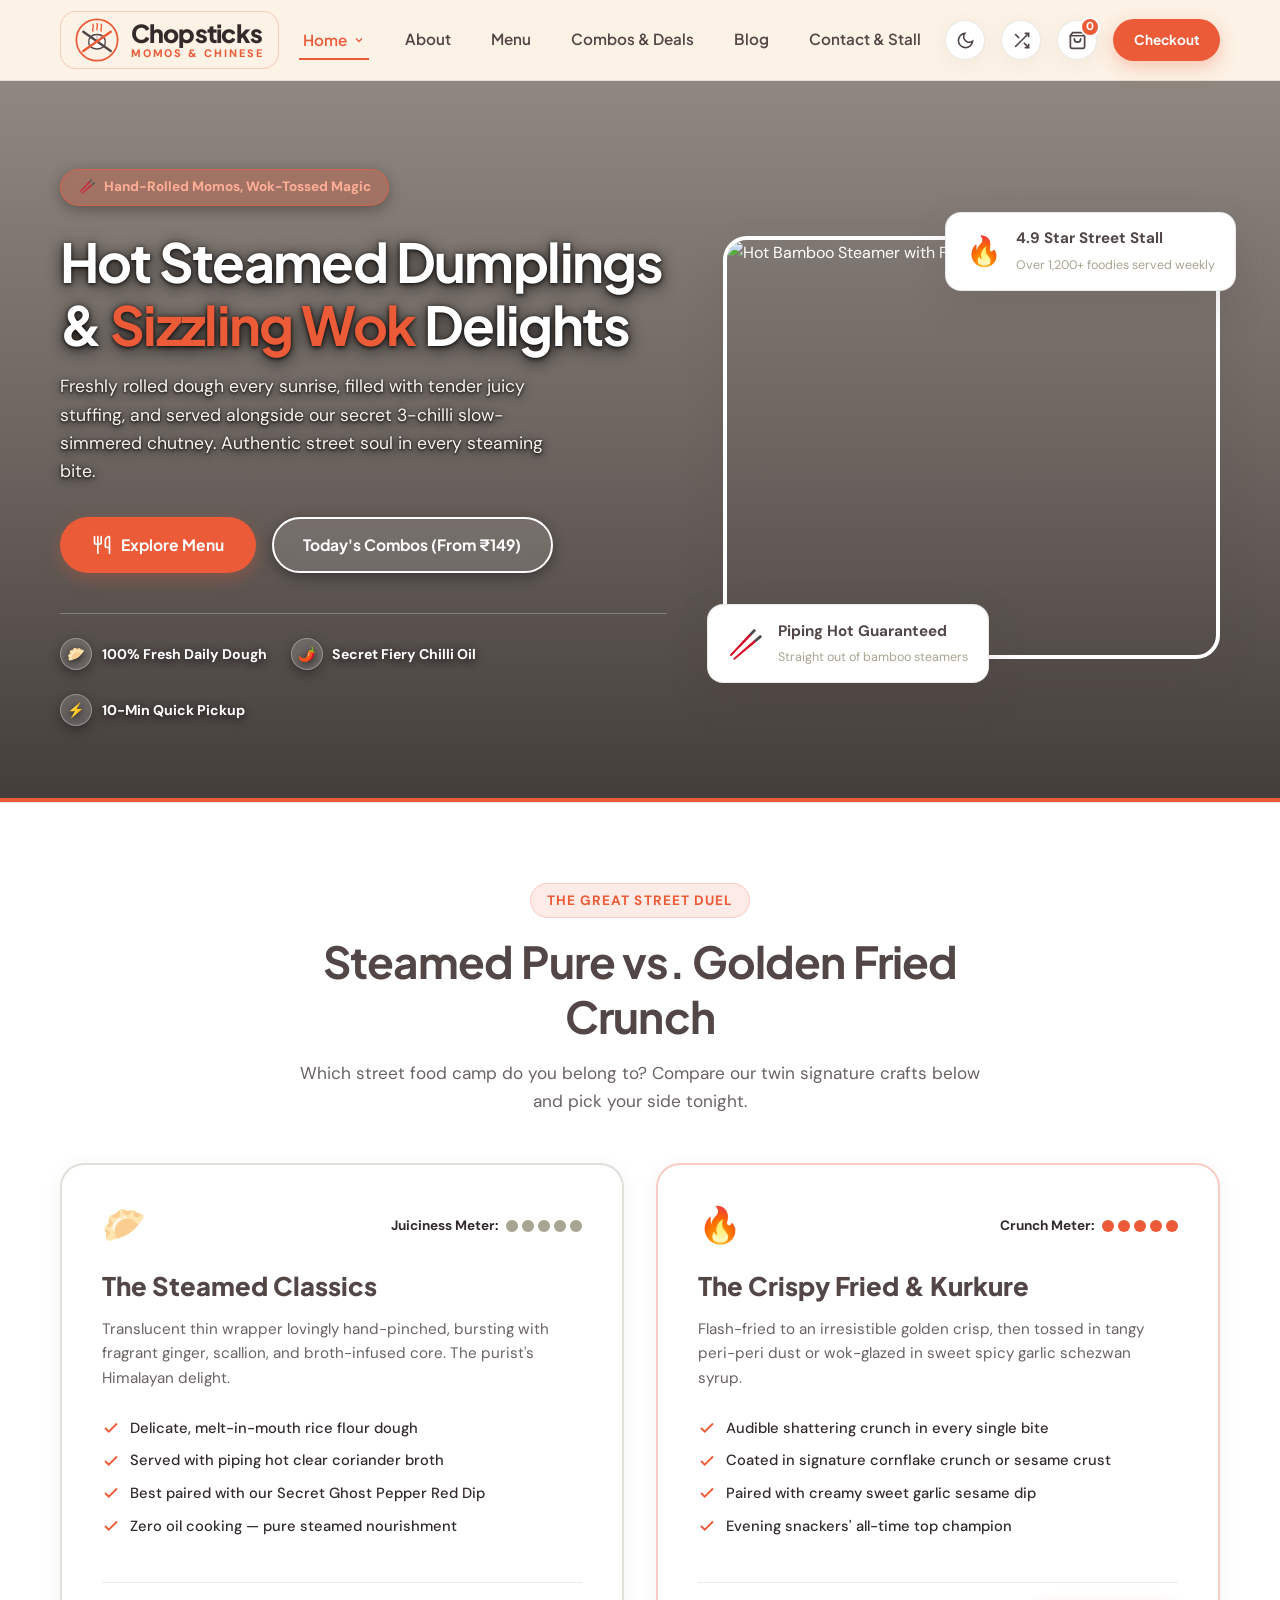
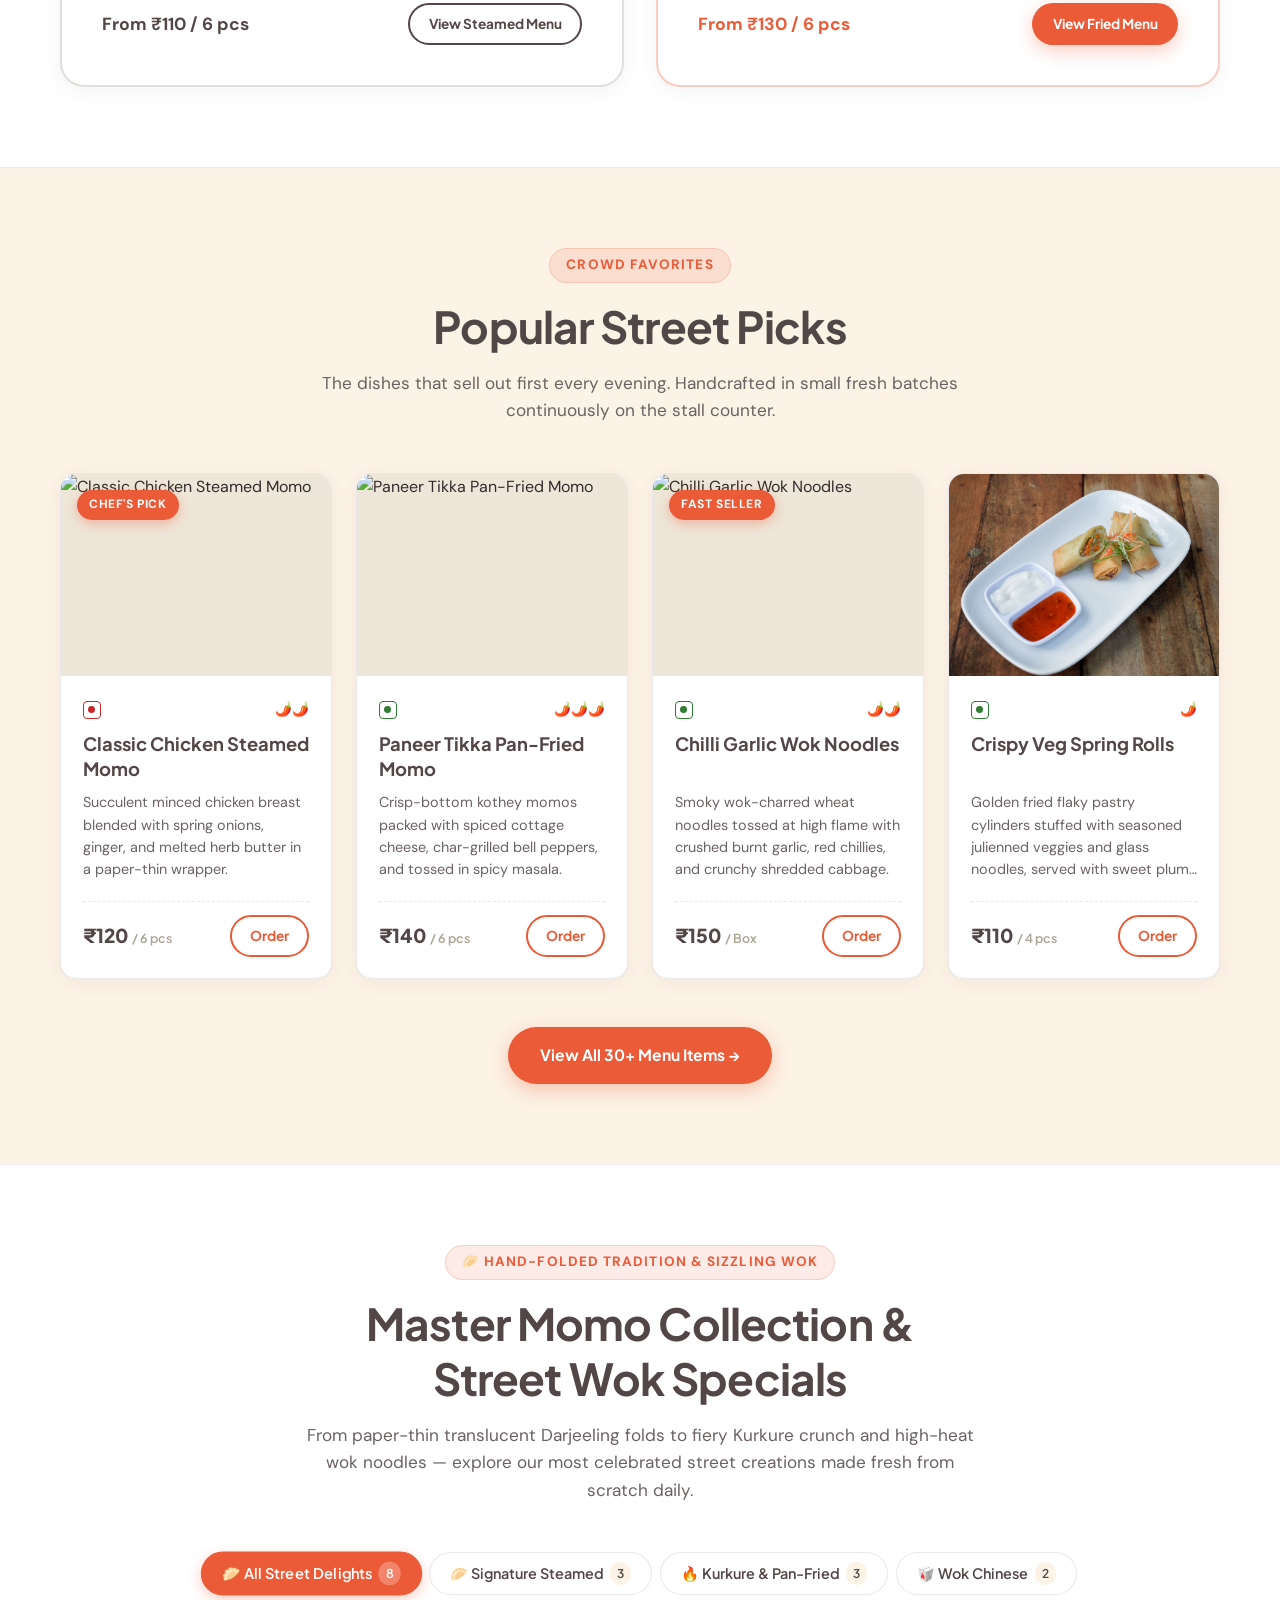
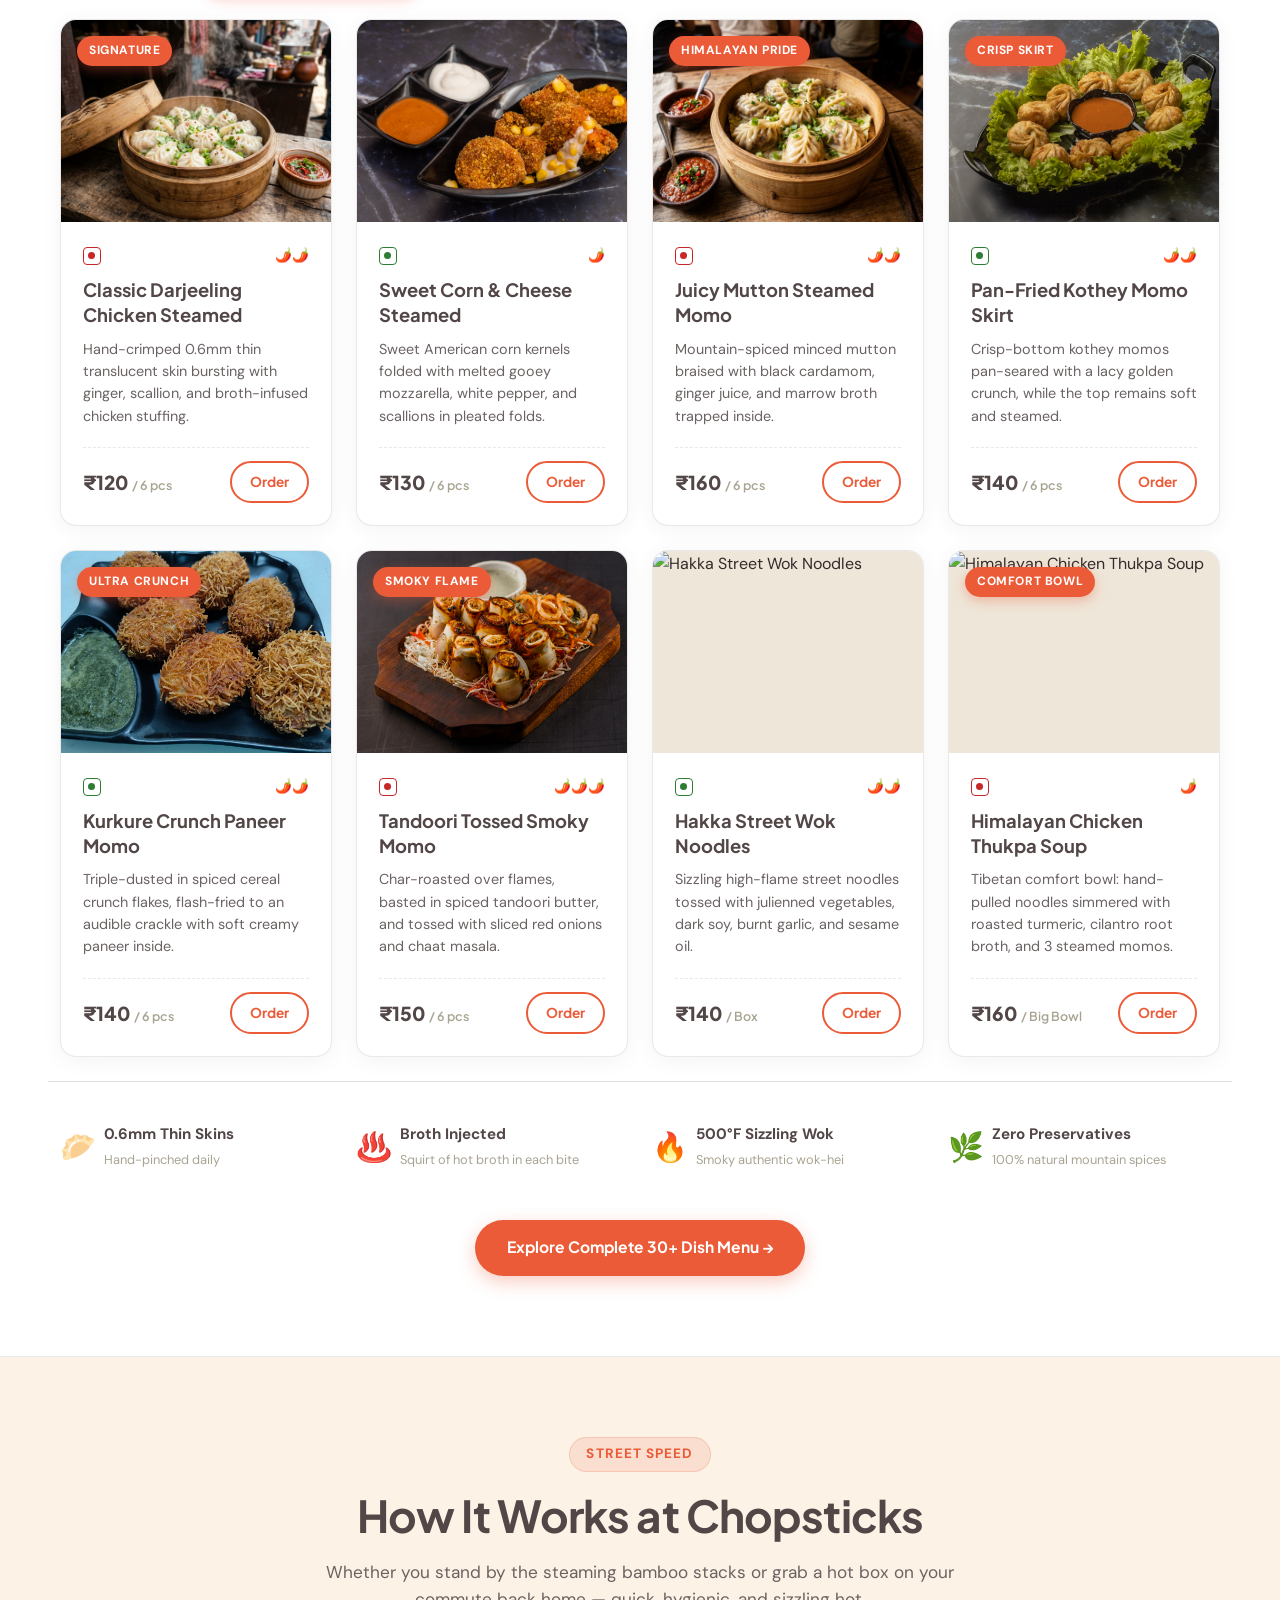
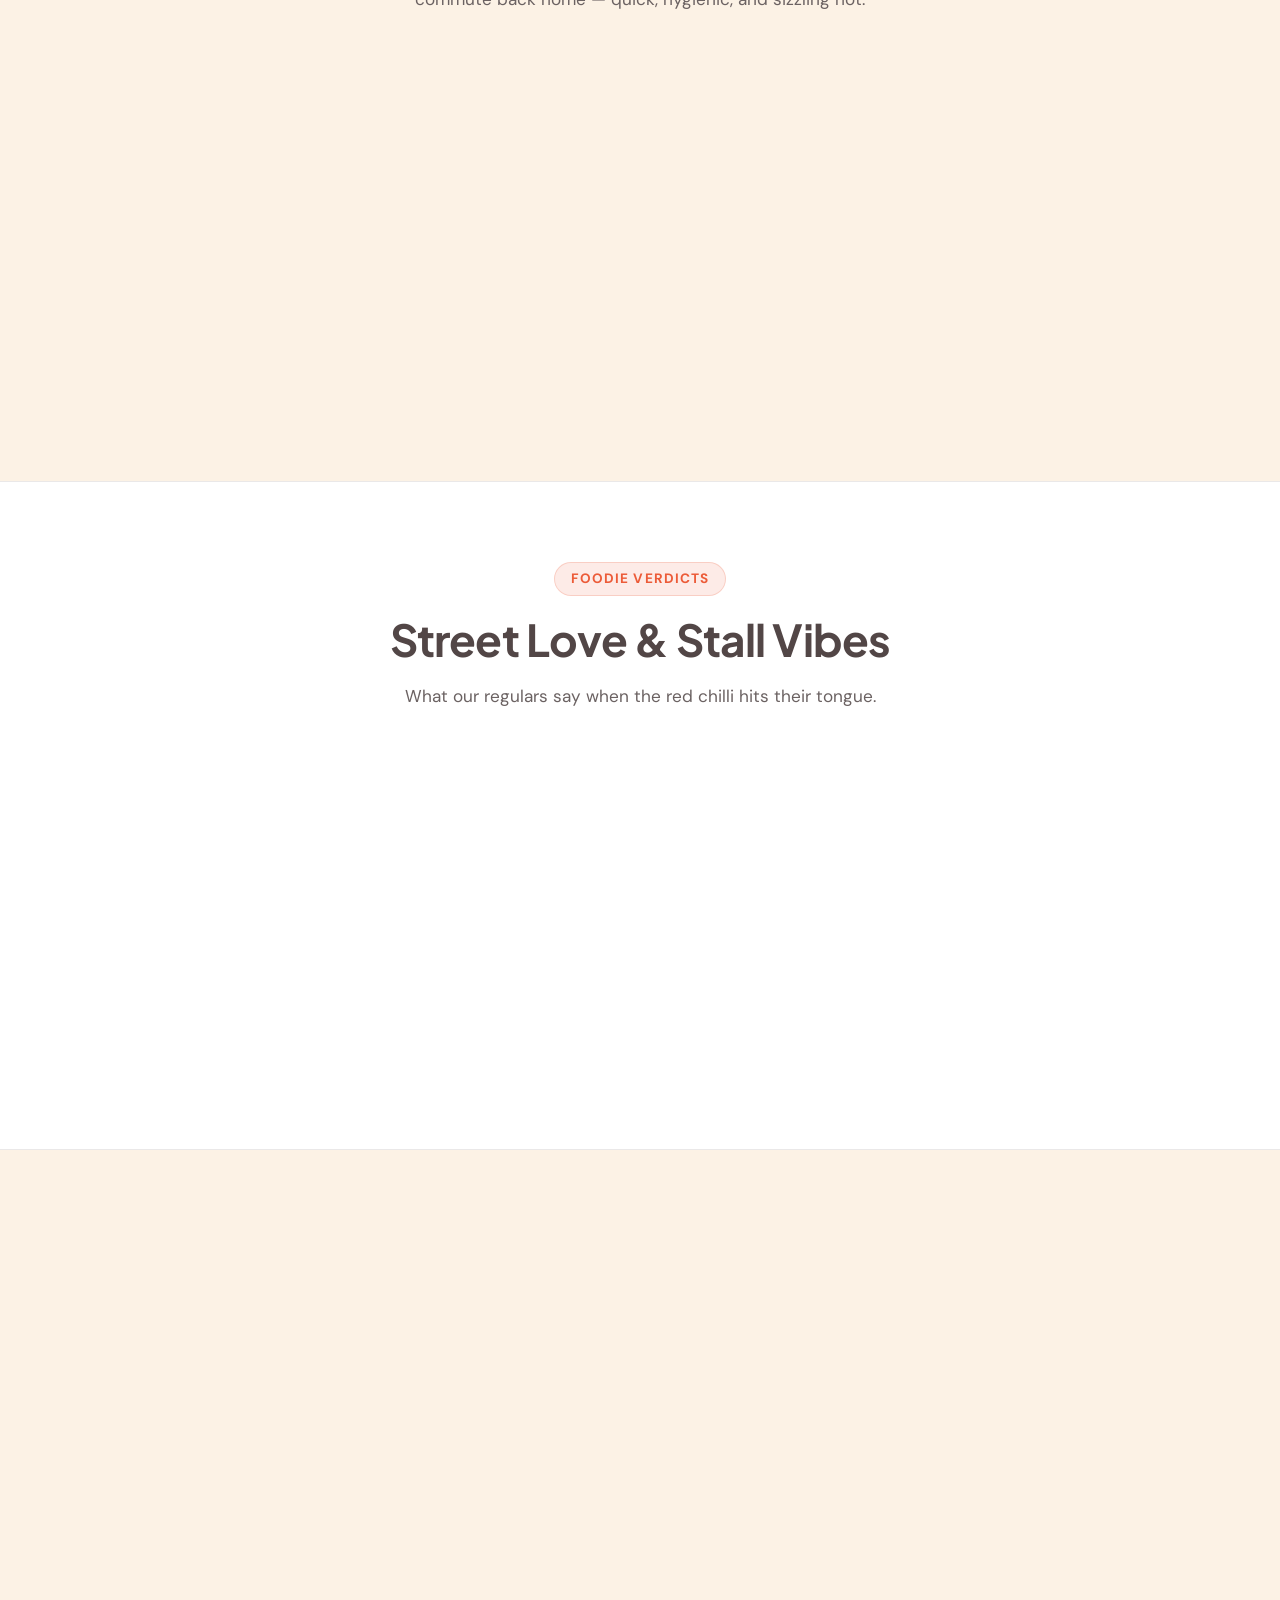
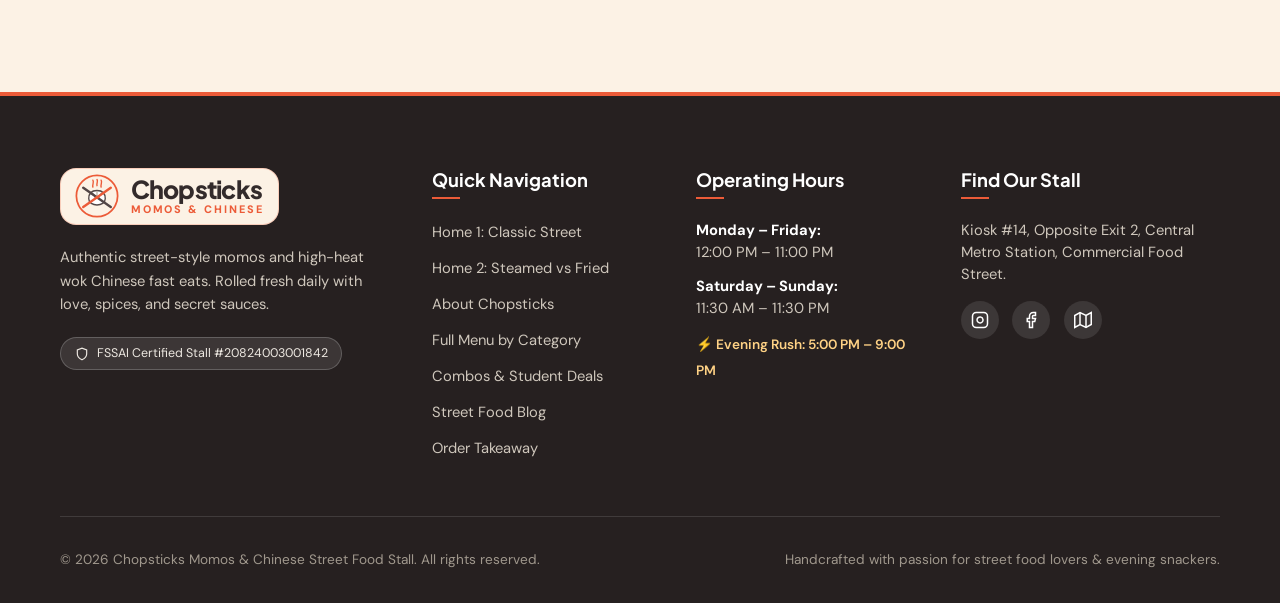
==== index.html @ 5f4e9520 "first commit" ====
<!DOCTYPE html>
<html lang="en">

<head>
  <meta charset="UTF-8">
  <meta name="viewport" content="width=device-width, initial-scale=1.0">
  <title>Chopsticks — Hand-Rolled Momos, Wok-Tossed Magic | Fast Food Stall</title>
  <meta name="description"
    content="Chopsticks brings authentic street-style steamed momos, kurkure crunch dumplings, sizzling wok noodles and secret chilli dips. Fast takeaway & street stall eats.">

  <!-- Favicon: Inline SVG with #EC5B38 Circle, Crossed Chopsticks & Momo -->
  <link rel="icon" type="image/svg+xml"
    href="data:image/svg+xml,%3Csvg xmlns='http://www.w3.org/2000/svg' viewBox='0 0 64 64'%3E%3Ccircle cx='32' cy='32' r='30' fill='%23EC5B38'/%3E%3Cpath d='M16 18 L48 46 M48 18 L16 46' stroke='%23FCF2E5' stroke-width='4' stroke-linecap='round'/%3E%3Cpath d='M22 34 C22 27 42 27 42 34 C42 43 22 43 22 34 Z' fill='%23FCF2E5' stroke='%23524646' stroke-width='2'/%3E%3Cpath d='M26 24 Q28 19 26 15 M32 23 Q34 18 32 14 M38 24 Q40 19 38 15' stroke='%23FCF2E5' stroke-width='2.5' stroke-linecap='round' fill='none'/%3E%3C/svg%3E">

  <!-- Google Fonts: Plus Jakarta Sans & DM Sans -->
  <link rel="preconnect" href="https://fonts.googleapis.com">
  <link rel="preconnect" href="https://fonts.gstatic.com" crossorigin>
  <link
    href="https://fonts.googleapis.com/css2?family=DM+Sans:ital,opsz,wght@0,9..40,100..1000;1,9..40,100..1000&family=Plus+Jakarta+Sans:wght@400;500;600;700;800&display=swap"
    rel="stylesheet">

  <!-- Bootstrap 5.3.3 CSS -->
  <link href="https://cdn.jsdelivr.net/npm/bootstrap@5.3.3/dist/css/bootstrap.min.css" rel="stylesheet"
    integrity="sha384-QWTKZyjpPEjISv5WaRU9OFeRpok6YctnYmDr5pNlyT2bRjXh0JMhjY6hW+ALEwIH" crossorigin="anonymous">

  <!-- Custom Brand Stylesheet -->
  <link rel="stylesheet" href="style.css">
</head>

<body>

  <!-- ========================================================================
       GLOBAL HEADER & NAVIGATION
       ======================================================================== -->
  <header class="site-header">
    <div class="container">
      <nav class="nav-inner" aria-label="Main Navigation">
        <!-- SVG Brand Emblem Logo -->
        <a href="index.html" class="brand-logo-link" aria-label="Chopsticks Home">
          <svg class="brand-logo-svg" viewBox="0 0 64 64" fill="none" xmlns="http://www.w3.org/2000/svg">
            <circle cx="32" cy="32" r="30" fill="#FCF2E5" stroke="#EC5B38" stroke-width="2.5" />
            <!-- Steam Wisps -->
            <path d="M26 19C25 15 28 12 26 9" stroke="#EC5B38" stroke-width="2" stroke-linecap="round" />
            <path d="M32 17C31 13 34 11 32 8" stroke="#EC5B38" stroke-width="2" stroke-linecap="round" />
            <path d="M38 19C37 15 40 12 38 9" stroke="#EC5B38" stroke-width="2" stroke-linecap="round" />
            <!-- Momo -->
            <path d="M20 36C20 28 25 24 32 24C39 24 44 28 44 36C44 42 38 45 32 45C26 45 20 42 20 36Z" fill="#FFFFFF"
              stroke="#524646" stroke-width="2" />
            <path d="M26 28C28 30 29 32 29 35M32 25V35M38 28C36 30 35 32 35 35" stroke="#A8A492" stroke-width="1.5"
              stroke-linecap="round" />
            <!-- Crossed Chopsticks -->
            <line x1="12" y1="20" x2="52" y2="48" stroke="#524646" stroke-width="3.5" stroke-linecap="round" />
            <line x1="52" y1="20" x2="12" y2="48" stroke="#EC5B38" stroke-width="3.5" stroke-linecap="round" />
            <circle cx="32" cy="34" r="2.5" fill="#EC5B38" />
          </svg>
          <div class="brand-text-wrap">
            <span class="brand-name">Chopsticks</span>
            <span class="brand-subtitle">MOMOS &amp; CHINESE</span>
          </div>
        </a>

        <!-- Desktop Navigation Links -->
        <ul class="nav-links-desktop">
          <!-- Home with Dropdown -->
          <li class="nav-link-item nav-dropdown-wrap">
            <a href="index.html" class="nav-dropdown-trigger active">
              Home
              <svg width="12" height="12" viewBox="0 0 24 24" fill="none" stroke="currentColor" stroke-width="2.5">
                <polyline points="6 9 12 15 18 9" />
              </svg>
            </a>
            <ul class="nav-dropdown-menu">
              <li>
                <a href="index.html" class="nav-dropdown-item active">
                  <span class="icon">🏮</span>
                  <div>
                    <div>Home 1: Classic Street</div>
                    <small style="font-size: 0.72rem; color: var(--color-stone-muted);">The Authentic Stall</small>
                  </div>
                </a>
              </li>
              <li>
                <a href="home-2.html" class="nav-dropdown-item">
                  <span class="icon">🥟</span>
                  <div>
                    <div>Home 2: Steamed vs Fried</div>
                    <small style="font-size: 0.72rem; color: var(--color-chilli-accent);">Playful Battle Arena</small>
                  </div>
                </a>
              </li>
            </ul>
          </li>

          <!-- About next to Home -->
          <li class="nav-link-item"><a href="about.html">About</a></li>

          <!-- Menu -->
          <li class="nav-link-item"><a href="menu.html">Menu</a></li>

          <!-- Combos & Deals -->
          <li class="nav-link-item"><a href="combos.html">Combos &amp; Deals</a></li>

          <!-- Blog next to Combos -->
          <li class="nav-link-item"><a href="blog.html">Blog</a></li>

          <!-- Contact & Stall -->
          <li class="nav-link-item"><a href="contact.html">Contact &amp; Stall</a></li>
        </ul>

        <!-- Toggles & CTA Group -->
        <div class="nav-cta-wrap">
          <!-- Dark Mode Toggle Button -->
          <button type="button" class="nav-action-btn theme-toggle-btn" aria-label="Toggle dark mode">
            <svg class="icon-sun" style="display: none;" viewBox="0 0 24 24" fill="none" stroke="currentColor"
              stroke-width="2">
              <circle cx="12" cy="12" r="5" />
              <line x1="12" y1="1" x2="12" y2="3" />
              <line x1="12" y1="21" x2="12" y2="23" />
              <line x1="4.22" y1="4.22" x2="5.64" y2="5.64" />
              <line x1="18.36" y1="18.36" x2="19.78" y2="19.78" />
              <line x1="1" y1="12" x2="3" y2="12" />
              <line x1="21" y1="12" x2="23" y2="12" />
              <line x1="4.22" y1="19.78" x2="5.64" y2="18.36" />
              <line x1="18.36" y1="5.64" x2="19.78" y2="4.22" />
            </svg>
            <svg class="icon-moon" viewBox="0 0 24 24" fill="none" stroke="currentColor" stroke-width="2">
              <path d="M21 12.79A9 9 0 1 1 11.21 3 7 7 0 0 0 21 12.79z" />
            </svg>
            <span class="btn-tooltip-badge">Dark Mode</span>
          </button>

          <!-- RTL Direction Toggle Button -->
          <button type="button" class="nav-action-btn rtl-toggle-btn" aria-label="Toggle RTL text direction">
            <svg viewBox="0 0 24 24" fill="none" stroke="currentColor" stroke-width="2">
              <polyline points="16 3 21 3 21 8" />
              <line x1="4" y1="20" x2="21" y2="3" />
              <polyline points="21 16 21 21 16 21" />
              <line x1="15" y1="15" x2="21" y2="21" />
              <line x1="4" y1="4" x2="9" y2="9" />
            </svg>
            <span class="btn-tooltip-badge">Switch RTL</span>
          </button>

          <!-- Shopping Cart Icon with Badge -->
          <a href="cart.html" class="nav-action-btn nav-cart-btn" aria-label="View Shopping Cart">
            <svg viewBox="0 0 24 24" fill="none" stroke="currentColor" stroke-width="2.2" stroke-linecap="round"
              stroke-linejoin="round">
              <path d="M6 2L3 6v14a2 2 0 0 0 2 2h14a2 2 0 0 0 2-2V6l-3-4z"></path>
              <line x1="3" y1="6" x2="21" y2="6"></line>
              <path d="M16 10a4 4 0 0 1-8 0"></path>
            </svg>
            <span class="cart-badge-count">0</span>
            <span class="btn-tooltip-badge">Cart</span>
          </a>

          <!-- Quick Takeaway CTA -->
          <a href="checkout.html" class="btn-chopsticks btn-primary-chilli btn-sm-chop nav-cta-desktop">
            Checkout
          </a>

          <!-- Mobile Toggle -->
          <button class="mobile-nav-toggle" id="mobileNavToggle" aria-label="Toggle navigation menu"
            aria-expanded="false">
            <svg viewBox="0 0 24 24" fill="none" stroke="currentColor" stroke-width="2.5">
              <line x1="3" y1="12" x2="21" y2="12" />
              <line x1="3" y1="6" x2="21" y2="6" />
              <line x1="3" y1="18" x2="21" y2="18" />
            </svg>
          </button>
        </div>
      </nav>
    </div>

        <!-- Mobile Dropdown Menu -->
    <div class="mobile-nav-menu" id="mobileNavMenu">
      <ul class="mobile-nav-links">
        <li><a href="index.html" class="active">Home 1: Classic Street</a></li>
        <li><a href="home-2.html">Home 2: Steamed vs Fried</a></li>
        <li><a href="about.html">About Chopsticks</a></li>
        <li><a href="menu.html">Menu (Momos & Wok)</a></li>
        <li><a href="combos.html">Combos & Deals</a></li>
        <li><a href="blog.html">Blog & Stories</a></li>
        <li><a href="contact.html">Contact & Stall Map</a></li>
        <li><a href="cart.html">Cart (<span class="cart-badge-count">0</span>)</a></li>
        <li><a href="checkout.html">Checkout</a></li>
      </ul>
    </div>
  </header>

  <!-- ========================================================================
       PAGE 1: HOME (7 SEGMENTS)
       ======================================================================== -->
  <main>
    <!-- SEGMENT 1: HERO SECTION WITH STREET FOOD PHOTOGRAPHY BACKGROUND -->
    <section class="page-hero-banner hero-bg-home">
      <div class="container">
        <div class="hero-grid">
          <!-- Text Column -->
          <div class="hero-text-content">
            <div class="hero-tag">
              <span>🥢</span> Hand-Rolled Momos, Wok-Tossed Magic
            </div>
            <h1 class="hero-title">
              Hot Steamed Dumplings &amp; <span style="color: var(--color-chilli-accent);">Sizzling Wok</span> Delights
            </h1>
            <p class="hero-subtitle">
              Freshly rolled dough every sunrise, filled with tender juicy stuffing, and served alongside our secret
              3-chilli slow-simmered chutney. Authentic street soul in every steaming bite.
            </p>
            <div class="hero-actions">
              <a href="menu.html" class="btn-chopsticks btn-primary-chilli">
                <svg width="20" height="20" viewBox="0 0 24 24" fill="none" stroke="currentColor" stroke-width="2"
                  stroke-linecap="round" stroke-linejoin="round">
                  <path d="M3 2v7c0 1.1.9 2 2 2h4a2 2 0 0 0 2-2V2" />
                  <path d="M7 2v20" />
                  <path d="M21 15V2v0a5 5 0 0 0-5 5v6c0 1.1.9 2 2 2h3Zm0 0v7" />
                </svg>
                Explore Menu
              </a>
              <a href="combos.html" class="btn-chopsticks btn-outline-dark">
                Today's Combos (From ₹149)
              </a>
            </div>

            <!-- Quick Trust Badges -->
            <div class="hero-trust-bar">
              <div class="trust-item">
                <div class="trust-icon-box">🥟</div>
                <span>100% Fresh Daily Dough</span>
              </div>
              <div class="trust-item">
                <div class="trust-icon-box">🌶️</div>
                <span>Secret Fiery Chilli Oil</span>
              </div>
              <div class="trust-item">
                <div class="trust-icon-box">⚡</div>
                <span>10-Min Quick Pickup</span>
              </div>
            </div>
          </div>

          <!-- Visual Column -->
          <div class="hero-visual-card">
            <div class="hero-main-img-box">
              <img src="https://images.unsplash.com/photo-1541696432-82c6da8ce7bf?auto=format&fit=crop&w=900&q=80"
                alt="Hot Bamboo Steamer with Fresh Handcrafted Dim Sum Momos" loading="eager">
            </div>
            <!-- Floating Social Proof Badge 1 -->
            <div class="hero-floating-badge badge-top">
              <span style="font-size: 1.8rem;">🔥</span>
              <div>
                <strong style="display: block; font-size: 0.95rem; color: var(--color-primary-dark);">4.9 Star Street
                  Stall</strong>
                <small style="color: var(--color-stone-muted); font-size: 0.78rem;">Over 1,200+ foodies served
                  weekly</small>
              </div>
            </div>
            <!-- Floating Badge 2 -->
            <div class="hero-floating-badge badge-bottom">
              <span style="font-size: 1.8rem;">🥢</span>
              <div>
                <strong style="display: block; font-size: 0.95rem; color: var(--color-primary-dark);">Piping Hot
                  Guaranteed</strong>
                <small style="color: var(--color-stone-muted); font-size: 0.78rem;">Straight out of bamboo
                  steamers</small>
              </div>
            </div>
          </div>
        </div>
      </div>
    </section>

    <!-- SEGMENT 2: STEAMED VS. FRIED SIGNATURE SPOTLIGHT (DUEL CARD) -->
    <section class="section-spacing"
      style="background-color: var(--color-surface-white); border-top: 1px solid var(--color-border-light); border-bottom: 1px solid var(--color-border-light);">
      <div class="container">
        <div class="section-title-wrap">
          <div class="section-pill-tag">The Great Street Duel</div>
          <h2 class="section-heading">Steamed Pure vs. Golden Fried Crunch</h2>
          <p class="section-subtitle">
            Which street food camp do you belong to? Compare our twin signature crafts below and pick your side tonight.
          </p>
        </div>

        <div class="duel-card-wrapper reveal-on-scroll">
          <!-- Steamed Side -->
          <div class="duel-side-card steamed-side" id="duelSteamedCard">
            <div class="duel-icon-header">
              <span class="duel-emoji-badge">🥟</span>
              <div class="duel-crunch-meter">
                <span>Juiciness Meter:</span>
                <div class="meter-dots">
                  <span class="meter-dot active-steam"></span>
                  <span class="meter-dot active-steam"></span>
                  <span class="meter-dot active-steam"></span>
                  <span class="meter-dot active-steam"></span>
                  <span class="meter-dot active-steam"></span>
                </div>
              </div>
            </div>
            <h3 class="duel-title">The Steamed Classics</h3>
            <p class="duel-desc">
              Translucent thin wrapper lovingly hand-pinched, bursting with fragrant ginger, scallion, and broth-infused
              core. The purist's Himalayan delight.
            </p>
            <ul class="duel-feature-list">
              <li>
                <svg viewBox="0 0 24 24" fill="none" stroke="currentColor" stroke-width="2.5">
                  <polyline points="20 6 9 17 4 12" />
                </svg>
                Delicate, melt-in-mouth rice flour dough
              </li>
              <li>
                <svg viewBox="0 0 24 24" fill="none" stroke="currentColor" stroke-width="2.5">
                  <polyline points="20 6 9 17 4 12" />
                </svg>
                Served with piping hot clear coriander broth
              </li>
              <li>
                <svg viewBox="0 0 24 24" fill="none" stroke="currentColor" stroke-width="2.5">
                  <polyline points="20 6 9 17 4 12" />
                </svg>
                Best paired with our Secret Ghost Pepper Red Dip
              </li>
              <li>
                <svg viewBox="0 0 24 24" fill="none" stroke="currentColor" stroke-width="2.5">
                  <polyline points="20 6 9 17 4 12" />
                </svg>
                Zero oil cooking — pure steamed nourishment
              </li>
            </ul>
            <div class="duel-card-footer">
              <span class="fw-bold" style="color: var(--color-primary-dark); font-size: 1.1rem;">From ₹110 / 6 pcs</span>
              <a href="menu.html" class="btn-chopsticks btn-outline-dark btn-sm-chop">View Steamed Menu</a>
            </div>
          </div>

          <!-- Fried Side -->
          <div class="duel-side-card fried-side" id="duelFriedCard">
            <div class="duel-icon-header">
              <span class="duel-emoji-badge">🔥</span>
              <div class="duel-crunch-meter">
                <span>Crunch Meter:</span>
                <div class="meter-dots">
                  <span class="meter-dot active-crunch"></span>
                  <span class="meter-dot active-crunch"></span>
                  <span class="meter-dot active-crunch"></span>
                  <span class="meter-dot active-crunch"></span>
                  <span class="meter-dot active-crunch"></span>
                </div>
              </div>
            </div>
            <h3 class="duel-title">The Crispy Fried &amp; Kurkure</h3>
            <p class="duel-desc">
              Flash-fried to an irresistible golden crisp, then tossed in tangy peri-peri dust or wok-glazed in sweet
              spicy garlic schezwan syrup.
            </p>
            <ul class="duel-feature-list">
              <li>
                <svg viewBox="0 0 24 24" fill="none" stroke="currentColor" stroke-width="2.5">
                  <polyline points="20 6 9 17 4 12" />
                </svg>
                Audible shattering crunch in every single bite
              </li>
              <li>
                <svg viewBox="0 0 24 24" fill="none" stroke="currentColor" stroke-width="2.5">
                  <polyline points="20 6 9 17 4 12" />
                </svg>
                Coated in signature cornflake crunch or sesame crust
              </li>
              <li>
                <svg viewBox="0 0 24 24" fill="none" stroke="currentColor" stroke-width="2.5">
                  <polyline points="20 6 9 17 4 12" />
                </svg>
                Paired with creamy sweet garlic sesame dip
              </li>
              <li>
                <svg viewBox="0 0 24 24" fill="none" stroke="currentColor" stroke-width="2.5">
                  <polyline points="20 6 9 17 4 12" />
                </svg>
                Evening snackers' all-time top champion
              </li>
            </ul>
            <div class="duel-card-footer">
              <span class="fw-bold" style="color: var(--color-chilli-accent); font-size: 1.1rem;">From ₹130 / 6 pcs</span>
              <a href="menu.html" class="btn-chopsticks btn-primary-chilli btn-sm-chop">View Fried Menu</a>
            </div>
          </div>
        </div>
      </div>
    </section>

    <!-- SEGMENT 3: POPULAR PICKS OF THE STREET (TOP 4 SELLERS) -->
    <section class="section-spacing">
      <div class="container">
        <div class="section-title-wrap">
          <div class="section-pill-tag">Crowd Favorites</div>
          <h2 class="section-heading">Popular Street Picks</h2>
          <p class="section-subtitle">
            The dishes that sell out first every evening. Handcrafted in small fresh batches continuously on the stall
            counter.
          </p>
        </div>

        <div class="row g-4">
          <!-- Dish 1 -->
          <div class="col-lg-3 col-md-6 col-sm-6">
            <div class="food-card reveal-on-scroll">
              <span class="chef-badge">Chef's Pick</span>
              <div class="food-card-img-wrap">
                <img src="https://images.unsplash.com/photo-1496116218417-1a781b1c416c?auto=format&fit=crop&w=600&q=80"
                  alt="Classic Chicken Steamed Momo">
              </div>
              <div class="food-card-body">
                <div class="food-card-top">
                  <span class="diet-badge non-veg" title="Non-Vegetarian"></span>
                  <span class="spice-rating" title="Medium Heat">🌶️🌶️</span>
                </div>
                <h3 class="food-card-title">Classic Chicken Steamed Momo</h3>
                <p class="food-card-desc">
                  Succulent minced chicken breast blended with spring onions, ginger, and melted herb butter in a
                  paper-thin wrapper.
                </p>
                <div class="food-card-footer">
                  <div class="food-card-price">₹120 <small>/ 6 pcs</small></div>
                  <button type="button" class="btn-chopsticks btn-outline-chilli btn-sm-chop"
                    onclick="addToCart('Classic Chicken Steamed Momo', 120, '6 pcs', 'https://images.unsplash.com/photo-1496116218417-1a781b1c416c?auto=format&fit=crop&w=600&q=80', 'non-veg')">
                    Order
                  </button>
                </div>
              </div>
            </div>
          </div>

          <!-- Dish 2 -->
          <div class="col-lg-3 col-md-6 col-sm-6">
            <div class="food-card reveal-on-scroll">
              <div class="food-card-img-wrap">
                <img src="https://images.unsplash.com/photo-1563245372-f21724e3856d?auto=format&fit=crop&w=600&q=80"
                  alt="Paneer Tikka Pan-Fried Momo">
              </div>
              <div class="food-card-body">
                <div class="food-card-top">
                  <span class="diet-badge veg" title="Vegetarian"></span>
                  <span class="spice-rating" title="Spicy">🌶️🌶️🌶️</span>
                </div>
                <h3 class="food-card-title">Paneer Tikka Pan-Fried Momo</h3>
                <p class="food-card-desc">
                  Crisp-bottom kothey momos packed with spiced cottage cheese, char-grilled bell peppers, and tossed in
                  spicy masala.
                </p>
                <div class="food-card-footer">
                  <div class="food-card-price">₹140 <small>/ 6 pcs</small></div>
                  <button type="button" class="btn-chopsticks btn-outline-chilli btn-sm-chop"
                    onclick="addToCart('Paneer Tikka Pan-Fried Momo', 140, '6 pcs', 'https://images.unsplash.com/photo-1563245372-f21724e3856d?auto=format&fit=crop&w=600&q=80', 'veg')">
                    Order
                  </button>
                </div>
              </div>
            </div>
          </div>

          <!-- Dish 3 -->
          <div class="col-lg-3 col-md-6 col-sm-6">
            <div class="food-card reveal-on-scroll">
              <span class="chef-badge">Fast Seller</span>
              <div class="food-card-img-wrap">
                <img src="https://images.unsplash.com/photo-1585032226651-759b368d7246?auto=format&fit=crop&w=600&q=80"
                  alt="Chilli Garlic Wok Noodles">
              </div>
              <div class="food-card-body">
                <div class="food-card-top">
                  <span class="diet-badge veg" title="Vegetarian"></span>
                  <span class="spice-rating" title="Spicy">🌶️🌶️</span>
                </div>
                <h3 class="food-card-title">Chilli Garlic Wok Noodles</h3>
                <p class="food-card-desc">
                  Smoky wok-charred wheat noodles tossed at high flame with crushed burnt garlic, red chillies, and
                  crunchy shredded cabbage.
                </p>
                <div class="food-card-footer">
                  <div class="food-card-price">₹150 <small>/ Box</small></div>
                  <button type="button" class="btn-chopsticks btn-outline-chilli btn-sm-chop"
                    onclick="addToCart('Chilli Garlic Wok Noodles', 150, 'Standard Box', 'https://images.unsplash.com/photo-1585032226651-759b368d7246?auto=format&fit=crop&w=600&q=80', 'veg')">
                    Order
                  </button>
                </div>
              </div>
            </div>
          </div>

          <!-- Dish 4 -->
          <div class="col-lg-3 col-md-6 col-sm-6">
            <div class="food-card reveal-on-scroll">
              <div class="food-card-img-wrap">
                <img src="assets/images/home1 page/Crispy Veg Spring Rolls.jpg"
                  alt="Crispy Veg Spring Rolls">
              </div>
              <div class="food-card-body">
                <div class="food-card-top">
                  <span class="diet-badge veg" title="Vegetarian"></span>
                  <span class="spice-rating" title="Mild">🌶️</span>
                </div>
                <h3 class="food-card-title">Crispy Veg Spring Rolls</h3>
                <p class="food-card-desc">
                  Golden fried flaky pastry cylinders stuffed with seasoned julienned veggies and glass noodles, served
                  with sweet plum dip.
                </p>
                <div class="food-card-footer">
                  <div class="food-card-price">₹110 <small>/ 4 pcs</small></div>
                  <button type="button" class="btn-chopsticks btn-outline-chilli btn-sm-chop"
                    onclick="addToCart('Crispy Veg Spring Rolls', 110, '4 pcs', 'assets/images/home1 page/Crispy Veg Spring Rolls.jpg', 'veg')">
                    Order
                  </button>
                </div>
              </div>
            </div>
          </div>
        </div>

        <div class="text-center mt-5">
          <a href="menu.html" class="btn-chopsticks btn-primary-chilli">
            View All 30+ Menu Items &rarr;
          </a>
        </div>
      </div>
    </section>

    <!-- SEGMENT 4: MASTER MOMO COLLECTION & STREET WOK SPECIALS -->
    <section class="section-spacing"
      style="background-color: var(--color-surface-white); border-top: 1px solid var(--color-border-light); border-bottom: 1px solid var(--color-border-light);">
      <div class="container">
        <div class="section-title-wrap">
          <div class="section-pill-tag">🥟 Hand-Folded Tradition &amp; Sizzling Wok</div>
          <h2 class="section-heading">Master Momo Collection &amp; Street Wok Specials</h2>
          <p class="section-subtitle">
            From paper-thin translucent Darjeeling folds to fiery Kurkure crunch and high-heat wok noodles — explore our most celebrated street creations made fresh from scratch daily.
          </p>
        </div>

        <!-- Filter Pill Tabs -->
        <div class="d-flex justify-content-center gap-2 flex-wrap mb-4" id="homeMomoFilterPills">
          <button type="button" class="filter-pill-btn active" data-home-cat="all">
            🥟 All Street Delights <span class="pill-count">8</span>
          </button>
          <button type="button" class="filter-pill-btn" data-home-cat="steamed">
            🥟 Signature Steamed <span class="pill-count">3</span>
          </button>
          <button type="button" class="filter-pill-btn" data-home-cat="fried">
            🔥 Kurkure &amp; Pan-Fried <span class="pill-count">3</span>
          </button>
          <button type="button" class="filter-pill-btn" data-home-cat="wok">
            🥡 Wok Chinese <span class="pill-count">2</span>
          </button>
        </div>

        <!-- 8 Dishes Grid -->
        <div class="row g-4 reveal-on-scroll" id="homeMomoGrid">
          <!-- Dish 1: Steamed Chicken -->
          <div class="col-lg-3 col-md-6 col-sm-6 home-dish-col" data-cat="steamed">
            <div class="food-card">
              <span class="chef-badge">Signature</span>
              <div class="food-card-img-wrap">
                <img src="assets/images/dishes/darjeeling-chicken-steamed.jpg"
                  alt="Classic Darjeeling Chicken Steamed Momo">
              </div>
              <div class="food-card-body">
                <div class="food-card-top">
                  <span class="diet-badge non-veg" title="Non-Vegetarian"></span>
                  <span class="spice-rating" title="Medium Heat">🌶️🌶️</span>
                </div>
                <h3 class="food-card-title">Classic Darjeeling Chicken Steamed</h3>
                <p class="food-card-desc">
                  Hand-crimped 0.6mm thin translucent skin bursting with ginger, scallion, and broth-infused chicken stuffing.
                </p>
                <div class="food-card-footer">
                  <div class="food-card-price">₹120 <small>/ 6 pcs</small></div>
                  <button type="button" class="btn-chopsticks btn-outline-chilli btn-sm-chop"
                    onclick="addToCart('Classic Darjeeling Chicken Steamed', 120, '6 pcs', 'assets/images/dishes/darjeeling-chicken-steamed.jpg', 'non-veg')">
                    Order
                  </button>
                </div>
              </div>
            </div>
          </div>

          <!-- Dish 2: Corn & Cheese -->
          <div class="col-lg-3 col-md-6 col-sm-6 home-dish-col" data-cat="steamed">
            <div class="food-card">
              <div class="food-card-img-wrap">
                <img src="assets/images/home1 page/Sweet Corn & Cheese Steamed.jpg"
                  alt="Sweet Corn &amp; Cheese Steamed Momo">
              </div>
              <div class="food-card-body">
                <div class="food-card-top">
                  <span class="diet-badge veg" title="Vegetarian"></span>
                  <span class="spice-rating" title="Mild">🌶️</span>
                </div>
                <h3 class="food-card-title">Sweet Corn &amp; Cheese Steamed</h3>
                <p class="food-card-desc">
                  Sweet American corn kernels folded with melted gooey mozzarella, white pepper, and scallions in pleated folds.
                </p>
                <div class="food-card-footer">
                  <div class="food-card-price">₹130 <small>/ 6 pcs</small></div>
                  <button type="button" class="btn-chopsticks btn-outline-chilli btn-sm-chop"
                    onclick="addToCart('Sweet Corn &amp; Cheese Steamed', 130, '6 pcs', 'assets/images/home1 page/Sweet Corn & Cheese Steamed.jpg', 'veg')">
                    Order
                  </button>
                </div>
              </div>
            </div>
          </div>

          <!-- Dish 3: Juicy Mutton Steamed -->
          <div class="col-lg-3 col-md-6 col-sm-6 home-dish-col" data-cat="steamed">
            <div class="food-card">
              <span class="chef-badge">Himalayan Pride</span>
              <div class="food-card-img-wrap">
                <img src="assets/images/dishes/juicy-mutton-steamed.jpg"
                  alt="Juicy Mutton Steamed Momo">
              </div>
              <div class="food-card-body">
                <div class="food-card-top">
                  <span class="diet-badge non-veg" title="Non-Vegetarian"></span>
                  <span class="spice-rating" title="Medium Heat">🌶️🌶️</span>
                </div>
                <h3 class="food-card-title">Juicy Mutton Steamed Momo</h3>
                <p class="food-card-desc">
                  Mountain-spiced minced mutton braised with black cardamom, ginger juice, and marrow broth trapped inside.
                </p>
                <div class="food-card-footer">
                  <div class="food-card-price">₹160 <small>/ 6 pcs</small></div>
                  <button type="button" class="btn-chopsticks btn-outline-chilli btn-sm-chop"
                    onclick="addToCart('Juicy Mutton Steamed Momo', 160, '6 pcs', 'assets/images/dishes/juicy-mutton-steamed.jpg', 'non-veg')">
                    Order
                  </button>
                </div>
              </div>
            </div>
          </div>

          <!-- Dish 4: Pan-Fried Kothey -->
          <div class="col-lg-3 col-md-6 col-sm-6 home-dish-col" data-cat="fried">
            <div class="food-card">
              <span class="chef-badge">Crisp Skirt</span>
              <div class="food-card-img-wrap">
                <img src="assets/images/home1 page/Pan-Fried Kothey Momo Skirt.jpg"
                  alt="Pan-Fried Kothey Momo Skirt">
              </div>
              <div class="food-card-body">
                <div class="food-card-top">
                  <span class="diet-badge veg" title="Vegetarian"></span>
                  <span class="spice-rating" title="Spicy">🌶️🌶️</span>
                </div>
                <h3 class="food-card-title">Pan-Fried Kothey Momo Skirt</h3>
                <p class="food-card-desc">
                  Crisp-bottom kothey momos pan-seared with a lacy golden crunch, while the top remains soft and steamed.
                </p>
                <div class="food-card-footer">
                  <div class="food-card-price">₹140 <small>/ 6 pcs</small></div>
                  <button type="button" class="btn-chopsticks btn-outline-chilli btn-sm-chop"
                    onclick="addToCart('Pan-Fried Kothey Momo Skirt', 140, '6 pcs', 'assets/images/home1 page/Pan-Fried Kothey Momo Skirt.jpg', 'veg')">
                    Order
                  </button>
                </div>
              </div>
            </div>
          </div>

          <!-- Dish 5: Kurkure Crunch Paneer -->
          <div class="col-lg-3 col-md-6 col-sm-6 home-dish-col" data-cat="fried">
            <div class="food-card">
              <span class="chef-badge">Ultra Crunch</span>
              <div class="food-card-img-wrap">
                <img src="assets/images/home1 page/Kurkure Crunch Paneer Momo.jpg"
                  alt="Kurkure Crunch Paneer Momo">
              </div>
              <div class="food-card-body">
                <div class="food-card-top">
                  <span class="diet-badge veg" title="Vegetarian"></span>
                  <span class="spice-rating" title="Spicy">🌶️🌶️</span>
                </div>
                <h3 class="food-card-title">Kurkure Crunch Paneer Momo</h3>
                <p class="food-card-desc">
                  Triple-dusted in spiced cereal crunch flakes, flash-fried to an audible crackle with soft creamy paneer inside.
                </p>
                <div class="food-card-footer">
                  <div class="food-card-price">₹140 <small>/ 6 pcs</small></div>
                  <button type="button" class="btn-chopsticks btn-outline-chilli btn-sm-chop"
                    onclick="addToCart('Kurkure Crunch Paneer Momo', 140, '6 pcs', 'assets/images/home1 page/Kurkure Crunch Paneer Momo.jpg', 'veg')">
                    Order
                  </button>
                </div>
              </div>
            </div>
          </div>

          <!-- Dish 6: Tandoori Tossed Chicken -->
          <div class="col-lg-3 col-md-6 col-sm-6 home-dish-col" data-cat="fried">
            <div class="food-card">
              <span class="chef-badge">Smoky Flame</span>
              <div class="food-card-img-wrap">
                <img src="assets/images/home1 page/Tandoori Tossed Smoky Momo.jpg"
                  alt="Tandoori Tossed Smoky Momo">
              </div>
              <div class="food-card-body">
                <div class="food-card-top">
                  <span class="diet-badge non-veg" title="Non-Vegetarian"></span>
                  <span class="spice-rating" title="Inferno">🌶️🌶️🌶️</span>
                </div>
                <h3 class="food-card-title">Tandoori Tossed Smoky Momo</h3>
                <p class="food-card-desc">
                  Char-roasted over flames, basted in spiced tandoori butter, and tossed with sliced red onions and chaat masala.
                </p>
                <div class="food-card-footer">
                  <div class="food-card-price">₹150 <small>/ 6 pcs</small></div>
                  <button type="button" class="btn-chopsticks btn-outline-chilli btn-sm-chop"
                    onclick="addToCart('Tandoori Tossed Smoky Momo', 150, '6 pcs', 'assets/images/home1 page/Tandoori Tossed Smoky Momo.jpg', 'non-veg')">
                    Order
                  </button>
                </div>
              </div>
            </div>
          </div>

          <!-- Dish 7: Hakka Street Wok Noodles -->
          <div class="col-lg-3 col-md-6 col-sm-6 home-dish-col" data-cat="wok">
            <div class="food-card">
              <div class="food-card-img-wrap">
                <img src="https://images.unsplash.com/photo-1555126634-323283e090fa?auto=format&fit=crop&w=600&q=80"
                  alt="Hakka Street Wok Noodles">
              </div>
              <div class="food-card-body">
                <div class="food-card-top">
                  <span class="diet-badge veg" title="Vegetarian"></span>
                  <span class="spice-rating" title="Medium Heat">🌶️🌶️</span>
                </div>
                <h3 class="food-card-title">Hakka Street Wok Noodles</h3>
                <p class="food-card-desc">
                  Sizzling high-flame street noodles tossed with julienned vegetables, dark soy, burnt garlic, and sesame oil.
                </p>
                <div class="food-card-footer">
                  <div class="food-card-price">₹140 <small>/ Box</small></div>
                  <button type="button" class="btn-chopsticks btn-outline-chilli btn-sm-chop"
                    onclick="addToCart('Hakka Street Wok Noodles', 140, 'Box', 'https://images.unsplash.com/photo-1585032226651-759b368d7246?auto=format&fit=crop&w=600&q=80', 'veg')">
                    Order
                  </button>
                </div>
              </div>
            </div>
          </div>

          <!-- Dish 8: Himalayan Chicken Thukpa Soup -->
          <div class="col-lg-3 col-md-6 col-sm-6 home-dish-col" data-cat="wok">
            <div class="food-card">
              <span class="chef-badge">Comfort Bowl</span>
              <div class="food-card-img-wrap">
                <img src="https://images.unsplash.com/photo-1547592166-23ac45744acd?auto=format&fit=crop&w=600&q=80"
                  alt="Himalayan Chicken Thukpa Soup">
              </div>
              <div class="food-card-body">
                <div class="food-card-top">
                  <span class="diet-badge non-veg" title="Non-Vegetarian"></span>
                  <span class="spice-rating" title="Mild">🌶️</span>
                </div>
                <h3 class="food-card-title">Himalayan Chicken Thukpa Soup</h3>
                <p class="food-card-desc">
                  Tibetan comfort bowl: hand-pulled noodles simmered with roasted turmeric, cilantro root broth, and 3 steamed momos.
                </p>
                <div class="food-card-footer">
                  <div class="food-card-price">₹160 <small>/ Big Bowl</small></div>
                  <button type="button" class="btn-chopsticks btn-outline-chilli btn-sm-chop"
                    onclick="addToCart('Himalayan Chicken Thukpa Soup', 160, 'Bowl', 'https://images.unsplash.com/photo-1547592166-23ac45744acd?auto=format&fit=crop&w=600&q=80', 'non-veg')">
                    Order
                  </button>
                </div>
              </div>
            </div>
          </div>
        </div>

        <!-- Momo Crafting Guarantee Bar -->
        <div class="row g-4 mt-4 pt-3 border-top">
          <div class="col-md-3 col-6">
            <div class="d-flex align-items-center gap-2">
              <span style="font-size: 1.8rem;">🥟</span>
              <div>
                <strong style="display: block; font-size: 0.95rem; color: var(--color-primary-dark);">0.6mm Thin Skins</strong>
                <small style="color: var(--color-stone-muted); font-size: 0.8rem;">Hand-pinched daily</small>
              </div>
            </div>
          </div>
          <div class="col-md-3 col-6">
            <div class="d-flex align-items-center gap-2">
              <span style="font-size: 1.8rem;">♨️</span>
              <div>
                <strong style="display: block; font-size: 0.95rem; color: var(--color-primary-dark);">Broth Injected</strong>
                <small style="color: var(--color-stone-muted); font-size: 0.8rem;">Squirt of hot broth in each bite</small>
              </div>
            </div>
          </div>
          <div class="col-md-3 col-6">
            <div class="d-flex align-items-center gap-2">
              <span style="font-size: 1.8rem;">🔥</span>
              <div>
                <strong style="display: block; font-size: 0.95rem; color: var(--color-primary-dark);">500°F Sizzling Wok</strong>
                <small style="color: var(--color-stone-muted); font-size: 0.8rem;">Smoky authentic wok-hei</small>
              </div>
            </div>
          </div>
          <div class="col-md-3 col-6">
            <div class="d-flex align-items-center gap-2">
              <span style="font-size: 1.8rem;">🌿</span>
              <div>
                <strong style="display: block; font-size: 0.95rem; color: var(--color-primary-dark);">Zero Preservatives</strong>
                <small style="color: var(--color-stone-muted); font-size: 0.8rem;">100% natural mountain spices</small>
              </div>
            </div>
          </div>
        </div>

        <div class="text-center mt-5">
          <a href="menu.html" class="btn-chopsticks btn-primary-chilli">
            Explore Complete 30+ Dish Menu &rarr;
          </a>
        </div>
      </div>
    </section>

    <!-- SEGMENT 5: HOW IT WORKS / FAST TAKEAWAY & STALL EXPERIENCE -->
    <section class="section-spacing">
      <div class="container">
        <div class="section-title-wrap">
          <div class="section-pill-tag">Street Speed</div>
          <h2 class="section-heading">How It Works at Chopsticks</h2>
          <p class="section-subtitle">
            Whether you stand by the steaming bamboo stacks or grab a hot box on your commute back home — quick,
            hygienic, and sizzling hot.
          </p>
        </div>

        <div class="steps-grid reveal-on-scroll">
          <!-- Step 1 -->
          <div class="step-card">
            <div class="step-number">01</div>
            <div class="step-icon-wrap">📝</div>
            <h3 class="step-title">Pick Your Cravings</h3>
            <p class="step-desc">
              Select your favorite momos (steamed, pan-fried, or kurkure), wok noodles, or curated value meal combos
              right at the counter or pre-order online.
            </p>
          </div>

          <!-- Step 2 -->
          <div class="step-card">
            <div class="step-number">02</div>
            <div class="step-icon-wrap">♨️</div>
            <h3 class="step-title">Freshly Steamed &amp;<br>Wok-Tossed</h3>
            <p class="step-desc">
              Your order is prepared fresh on the spot in 8 to 10 minutes. No pre-cooked reheated shortcuts — hear the
              wok flame and see the bamboo steam!
            </p>
          </div>

          <!-- Step 3 -->
          <div class="step-card">
            <div class="step-number">03</div>
            <div class="step-icon-wrap">🥢</div>
            <h3 class="step-title">Grab, Dip &amp; Enjoy</h3>
            <p class="step-desc">
              Receive your order in leak-proof thermal paper boxes with double dip cups and eco-bamboo chopsticks.
              Devour at our counter or carry away hot!
            </p>
          </div>
        </div>
      </div>
    </section>

    <!-- SEGMENT 6: CUSTOMER LOVE & STALL VIBES (SOCIAL PROOF) -->
    <section class="section-spacing"
      style="background-color: var(--color-surface-white); border-top: 1px solid var(--color-border-light); border-bottom: 1px solid var(--color-border-light);">
      <div class="container">
        <div class="section-title-wrap">
          <div class="section-pill-tag">Foodie Verdicts</div>
          <h2 class="section-heading">Street Love &amp; Stall Vibes</h2>
          <p class="section-subtitle">
            What our regulars say when the red chilli hits their tongue.
          </p>
        </div>

        <div class="reviews-grid reveal-on-scroll">
          <!-- Review 1 -->
          <div class="review-card">
            <div>
              <div class="review-stars">★★★★★</div>
              <p class="review-text">
                "Hands down the thinnest momo skin in the city! The chicken filling is so juicy it squirts broth on the
                first bite. That fiery red chutney is strictly addictive."
              </p>
            </div>
            <div class="reviewer-meta">
              <div class="reviewer-avatar">
                <img src="https://images.unsplash.com/photo-1539571696357-5a69c17a67c6?auto=format&fit=crop&w=150&q=80" alt="Rohit Kashyap" class="reviewer-avatar-img">
              </div>
              <div class="reviewer-info">
                <h4>Rohit Kashyap</h4>
                <span>Favorite: Classic Chicken Steamed Momo</span>
              </div>
            </div>
          </div>

          <!-- Review 2 -->
          <div class="review-card">
            <div>
              <div class="review-stars">★★★★★</div>
              <p class="review-text">
                "The Kurkure Paneer Momos are pure genius. Shattering crunch on the outside, soft creamy spiced cottage
                cheese inside. We come here every Friday evening after college."
              </p>
            </div>
            <div class="reviewer-meta">
              <div class="reviewer-avatar">
                <img src="https://images.unsplash.com/photo-1494790108377-be9c29b29330?auto=format&fit=crop&w=150&q=80" alt="Sneha Parikh" class="reviewer-avatar-img">
              </div>
              <div class="reviewer-info">
                <h4>Sneha Parikh</h4>
                <span>Favorite: Kurkure Crunch Paneer Momo</span>
              </div>
            </div>
          </div>

          <!-- Review 3 -->
          <div class="review-card">
            <div>
              <div class="review-stars">★★★★★</div>
              <p class="review-text">
                "Their Chilli Garlic Wok Noodles paired with the Solo Box combo saved my late work nights. Fast
                10-minute pickup packaging stays piping hot until I reach home."
              </p>
            </div>
            <div class="reviewer-meta">
              <div class="reviewer-avatar">
                <img src="https://images.unsplash.com/photo-1507003211169-0a1dd7228f2d?auto=format&fit=crop&w=150&q=80" alt="Aditya Nair" class="reviewer-avatar-img">
              </div>
              <div class="reviewer-info">
                <h4>Aditya Nair</h4>
                <span>Favorite: Solo Box 1 &amp; Chilli Garlic Noodles</span>
              </div>
            </div>
          </div>
        </div>
      </div>
    </section>

    <!-- SEGMENT 7: VISIT THE STALL & ORDER BANNER (PRE-FOOTER CTA) -->
    <section class="section-spacing">
      <div class="container">
        <div class="visit-banner-box reveal-on-scroll">
          <div>
            <div class="stall-timing-pill">
              <span>⏰</span> Serving Hot Today: 12:00 PM – 11:00 PM
            </div>
            <h2>Visit the Stall or Pre-Order for 10-Min Fast Pickup</h2>
            <p>
              Located right opposite Central Metro Exit 2 on Food Street. Look out for the glowing red lantern and
              steaming bamboo stacks.
            </p>
            <div class="d-flex gap-3 flex-wrap">
              <div class="d-flex align-items-center gap-2 text-white-50" style="font-size: 0.9rem;">
                <svg width="18" height="18" viewBox="0 0 24 24" fill="none" stroke="#EC5B38" stroke-width="2">
                  <path d="M21 10c0 7-9 13-9 13s-9-6-9-13a9 9 0 0 1 18 0z" />
                  <circle cx="12" cy="10" r="3" />
                </svg>
                <span>Stall #14, Metro Food Street Plaza</span>
              </div>
              <div class="d-flex align-items-center gap-2 text-white-50" style="font-size: 0.9rem;">
                <svg width="18" height="18" viewBox="0 0 24 24" fill="none" stroke="#EC5B38" stroke-width="2">
                  <path
                    d="M22 16.92v3a2 2 0 0 1-2.18 2 19.79 19.79 0 0 1-8.63-3.07 19.5 19.5 0 0 1-6-6 19.79 19.79 0 0 1-3.07-8.67A2 2 0 0 1 4.11 2h3a2 2 0 0 1 2 1.72 12.84 12.84 0 0 0 .7 2.81 2 2 0 0 1-.45 2.11L8.09 9.91a16 16 0 0 0 6 6l1.27-1.27a2 2 0 0 1 2.11-.45 12.84 12.84 0 0 0 2.81.7A2 2 0 0 1 22 16.92z" />
                </svg>
                <span>+91 98765 43210</span>
              </div>
            </div>
          </div>
          <div class="visit-banner-actions">
            <a href="contact.html" class="btn-chopsticks btn-primary-chilli w-100">
              Place a Takeaway Order
            </a>
            <a href="menu.html" class="btn-chopsticks btn-outline-dark w-100"
              style="color: #FFF !important; border-color: rgba(255,255,255,0.4);">
              Explore Full Menu
            </a>
          </div>
        </div>
      </div>
    </section>
  </main>

  <!-- ========================================================================
       GLOBAL FOOTER (ON ALL 4 PAGES)
       ======================================================================== -->
  <footer class="site-footer">
    <div class="container">
      <div class="footer-grid">
        <!-- Brand Info -->
        <div>
          <a href="index.html" class="brand-logo-link footer-brand-logo-link" aria-label="Chopsticks Home">
            <svg class="brand-logo-svg" viewBox="0 0 64 64" fill="none" xmlns="http://www.w3.org/2000/svg">
              <circle cx="32" cy="32" r="30" fill="#FCF2E5" stroke="#EC5B38" stroke-width="2.5" />
              <!-- Steam Wisps -->
              <path d="M26 19C25 15 28 12 26 9" stroke="#EC5B38" stroke-width="2" stroke-linecap="round" />
              <path d="M32 17C31 13 34 11 32 8" stroke="#EC5B38" stroke-width="2" stroke-linecap="round" />
              <path d="M38 19C37 15 40 12 38 9" stroke="#EC5B38" stroke-width="2" stroke-linecap="round" />
              <!-- Momo -->
              <path d="M20 36C20 28 25 24 32 24C39 24 44 28 44 36C44 42 38 45 32 45C26 45 20 42 20 36Z" fill="#FFFFFF"
                stroke="#524646" stroke-width="2" />
              <path d="M26 28C28 30 29 32 29 35M32 25V35M38 28C36 30 35 32 35 35" stroke="#A8A492" stroke-width="1.5"
                stroke-linecap="round" />
              <!-- Crossed Chopsticks -->
              <line x1="12" y1="20" x2="52" y2="48" stroke="#524646" stroke-width="3.5" stroke-linecap="round" />
              <line x1="52" y1="20" x2="12" y2="48" stroke="#EC5B38" stroke-width="3.5" stroke-linecap="round" />
              <circle cx="32" cy="34" r="2.5" fill="#EC5B38" />
            </svg>
            <div class="brand-text-wrap">
              <span class="brand-name footer-brand-name">Chopsticks</span>
              <span class="brand-subtitle">MOMOS &amp; CHINESE</span>
            </div>
          </a>
          <p class="footer-desc mt-2">
            Authentic street-style momos and high-heat wok Chinese fast eats. Rolled fresh daily with love, spices, and
            secret sauces.
          </p>
          <div class="fssai-pill">
            <svg width="14" height="14" viewBox="0 0 24 24" fill="none" stroke="currentColor" stroke-width="2">
              <path d="M12 22s8-4 8-10V5l-8-3-8 3v7c0 6 8 10 8 10z" />
            </svg>
            <span>FSSAI Certified Stall #20824003001842</span>
          </div>
        </div>

        <!-- Quick Links -->
        <div>
          <h4 class="footer-col-title">Quick Navigation</h4>
          <ul class="footer-links-list">
            <li><a href="index.html">Home 1: Classic Street</a></li>
            <li><a href="home-2.html">Home 2: Steamed vs Fried</a></li>
            <li><a href="about.html">About Chopsticks</a></li>
            <li><a href="menu.html">Full Menu by Category</a></li>
            <li><a href="combos.html">Combos &amp; Student Deals</a></li>
            <li><a href="blog.html">Street Food Blog</a></li>
            <li><a href="contact.html">Order Takeaway</a></li>
          </ul>
        </div>

        <!-- Stall Timings Recap -->
        <div>
          <h4 class="footer-col-title">Operating Hours</h4>
          <p class="footer-timings-p">
            <strong>Monday – Friday:</strong><br>
            12:00 PM – 11:00 PM
          </p>
          <p class="footer-timings-p">
            <strong>Saturday – Sunday:</strong><br>
            11:30 AM – 11:30 PM
          </p>
          <span style="color: #FFD285; font-size: 0.85rem; font-weight: 600;">⚡ Evening Rush: 5:00 PM – 9:00 PM</span>
        </div>

        <!-- Location & Socials -->
        <div>
          <h4 class="footer-col-title">Find Our Stall</h4>
          <p class="footer-timings-p">
            Kiosk #14, Opposite Exit 2, Central Metro Station, Commercial Food Street.
          </p>
          <div class="footer-social-links">
            <a href="https://instagram.com" target="_blank" rel="noopener" class="social-icon-btn"
              aria-label="Instagram">
              <svg width="18" height="18" viewBox="0 0 24 24" fill="none" stroke="currentColor" stroke-width="2">
                <rect x="2" y="2" width="20" height="20" rx="5" ry="5" />
                <path d="M16 11.37A4 4 0 1 1 12.63 8 4 4 0 0 1 16 11.37z" />
                <line x1="17.5" y1="6.5" x2="17.51" y2="6.5" />
              </svg>
            </a>
            <a href="https://facebook.com" target="_blank" rel="noopener" class="social-icon-btn" aria-label="Facebook">
              <svg width="18" height="18" viewBox="0 0 24 24" fill="none" stroke="currentColor" stroke-width="2">
                <path d="M18 2h-3a5 5 0 0 0-5 5v3H7v4h3v8h4v-8h3l1-4h-4V7a1 1 0 0 1 1-1h3z" />
              </svg>
            </a>
            <a href="contact.html#stallMap" class="social-icon-btn" aria-label="Google Maps Location">
              <svg width="18" height="18" viewBox="0 0 24 24" fill="none" stroke="currentColor" stroke-width="2">
                <polygon points="1 6 1 22 8 18 16 22 23 18 23 2 16 6 8 2 1 6" />
                <line x1="8" y1="2" x2="8" y2="18" />
                <line x1="16" y1="6" x2="16" y2="22" />
              </svg>
            </a>
          </div>
        </div>
      </div>

      <!-- Bottom Bar -->
      <div class="footer-bottom-bar">
        <div>&copy; 2026 Chopsticks Momos &amp; Chinese Street Food Stall. All rights reserved.</div>
        <div>Handcrafted with passion for street food lovers &amp; evening snackers.</div>
      </div>
    </div>
  </footer>

  <!-- Bootstrap 5.3.3 JS Bundle -->
  <script src="https://cdn.jsdelivr.net/npm/bootstrap@5.3.3/dist/js/bootstrap.bundle.min.js"
    integrity="sha384-YvpcrYf0tY3lHB60NNkmXc5s9fDVZLESaAA55NDzOxhy9GkcIdslK1eN7N6jIeHz"
    crossorigin="anonymous"></script>
  <!-- Core Custom JS -->
  <script src="main.js"></script>
</body>

</html>
---- style.css ----
/* ==========================================================================
   CHOPSTICKS — Modern Street Food Stall
   Brand Design System & Modular Stylesheet
   ========================================================================== */

/* --------------------------------------------------------------------------
   1. CSS Variables & Brand Tokens
   -------------------------------------------------------------------------- */
:root {
  /* Brand Palette */
  --color-primary-dark: #524646;
  /* Deep Charcoal Brown - Headings, dark accents, footer */
  --color-stone-muted: #A8A492;
  /* Warm Muted Earth - Borders, subtitles, tags, neutral fills */
  --color-cream-bg: #FCF2E5;
  /* Steamed Ivory Cream - Main background & card contrasts */
  --color-chilli-accent: #EC5B38;
  /* Szechuan Chilli Orange-Red - CTA buttons, badges, spicy highlights */

  /* Functional Derivatives */
  --color-surface-white: #FFFFFF;
  /* Clean card surface */
  --color-text-main: #332B2B;
  /* High-contrast body text */
  --color-text-muted: #6B6262;
  /* Soft secondary text */
  --color-border-light: rgba(82, 70, 70, 0.12);
  --color-accent-soft: rgba(236, 91, 56, 0.12);
  --color-accent-hover: #d84b29;
  --color-dark-surface: #423838;
  --color-gold-star: #F5A623;
  --color-veg: #2E7D32;
  --color-nonveg: #C62828;

  /* Typography & Layout Defaults */
  --font-heading: 'Plus Jakarta Sans', 'Inter', -apple-system, sans-serif;
  --font-body: 'DM Sans', -apple-system, sans-serif;
  --container-max-width: 1200px;
  --container-padding: 0 1.25rem;
  --radius-sm: 8px;
  --radius-md: 16px;
  --radius-lg: 24px;
  --radius-full: 9999px;

  /* Elevation Shadows */
  --shadow-subtle: 0 4px 20px rgba(82, 70, 70, 0.06);
  --shadow-card: 0 8px 24px rgba(82, 70, 70, 0.08);
  --shadow-card-hover: 0 12px 32px rgba(236, 91, 56, 0.14);
  --shadow-float: 0 16px 40px rgba(82, 70, 70, 0.16);

  /* Animation Timings */
  --transition-smooth: all 0.25s cubic-bezier(0.4, 0, 0.2, 1);
}

/* --------------------------------------------------------------------------
   2. Base & Reset
   -------------------------------------------------------------------------- */
*,
*::before,
*::after {
  box-sizing: border-box;
  margin: 0;
  padding: 0;
}

html {
  scroll-behavior: smooth;
  font-size: 16px;
}

body {
  font-family: var(--font-body);
  color: var(--color-text-main);
  background-color: var(--color-cream-bg);
  line-height: 1.6;
  -webkit-font-smoothing: antialiased;
  -moz-osx-font-smoothing: grayscale;
  overflow-x: hidden;
}

h1,
h2,
h3,
h4,
h5,
h6 {
  font-family: var(--font-heading);
  color: var(--color-primary-dark);
  font-weight: 700;
  line-height: 1.25;
}

p {
  margin-bottom: 1rem;
}

p:last-child {
  margin-bottom: 0;
}

a {
  color: inherit;
  text-decoration: none;
  transition: var(--transition-smooth);
}

img {
  max-width: 100%;
  height: auto;
  display: block;
}

/* --------------------------------------------------------------------------
   3. Uniform Container & Layout Utilities
   -------------------------------------------------------------------------- */
.container {
  max-width: var(--container-max-width);
  margin-left: auto;
  margin-right: auto;
  padding-left: 1.25rem;
  padding-right: 1.25rem;
  width: 100%;
}

.section-spacing {
  padding: 5rem 0;
}

@media (max-width: 768px) {
  .section-spacing {
    padding: 3.5rem 0;
  }
}

.section-title-wrap {
  text-align: center;
  max-width: 680px;
  margin: 0 auto 3rem auto;
}

.section-pill-tag {
  display: inline-flex;
  align-items: center;
  gap: 0.5rem;
  background-color: var(--color-accent-soft);
  color: var(--color-chilli-accent);
  padding: 0.35rem 1rem;
  border-radius: var(--radius-full);
  font-size: 0.85rem;
  font-weight: 700;
  text-transform: uppercase;
  letter-spacing: 0.08em;
  margin-bottom: 1rem;
  border: 1px solid rgba(236, 91, 56, 0.2);
}

.section-heading {
  font-size: clamp(2rem, 3.5vw, 2.75rem);
  letter-spacing: -0.02em;
  margin-bottom: 1rem;
}

.section-subtitle {
  color: var(--color-text-muted);
  font-size: 1.075rem;
}

/* --------------------------------------------------------------------------
   4. Buttons & Badges
   -------------------------------------------------------------------------- */
.btn-chopsticks {
  display: inline-flex;
  align-items: center;
  justify-content: center;
  gap: 0.6rem;
  padding: 0.85rem 1.85rem;
  border-radius: var(--radius-full);
  font-family: var(--font-heading);
  font-weight: 700;
  font-size: 0.975rem;
  cursor: pointer;
  border: 2px solid transparent;
  transition: var(--transition-smooth);
  text-align: center;
  white-space: nowrap;
}

.btn-primary-chilli {
  background-color: var(--color-chilli-accent);
  color: #FFFFFF !important;
  box-shadow: 0 6px 18px rgba(236, 91, 56, 0.3);
}

.btn-primary-chilli:hover {
  background-color: var(--color-accent-hover);
  transform: translateY(-2px);
  box-shadow: 0 8px 24px rgba(236, 91, 56, 0.45);
  color: #FFFFFF !important;
}

.btn-outline-dark {
  background-color: transparent;
  border-color: var(--color-primary-dark);
  color: var(--color-primary-dark) !important;
}

.btn-outline-dark:hover {
  background-color: var(--color-primary-dark);
  color: #FFFFFF !important;
  transform: translateY(-2px);
}

.btn-outline-chilli {
  background-color: transparent;
  border-color: var(--color-chilli-accent);
  color: var(--color-chilli-accent) !important;
}

.btn-outline-chilli:hover {
  background-color: var(--color-chilli-accent);
  color: #FFFFFF !important;
  transform: translateY(-2px);
}

.btn-sm-chop {
  padding: 0.5rem 1.15rem;
  font-size: 0.85rem;
}

/* Veg / Non-Veg Indicator Dots */
.diet-badge {
  display: inline-flex;
  align-items: center;
  justify-content: center;
  width: 18px;
  height: 18px;
  border-radius: 4px;
  border: 1.5px solid;
  padding: 2px;
  background: #FFF;
  flex-shrink: 0;
}

.diet-badge.veg {
  border-color: var(--color-veg);
}

.diet-badge.veg::after {
  content: '';
  width: 7px;
  height: 7px;
  border-radius: 50%;
  background-color: var(--color-veg);
}

.diet-badge.non-veg {
  border-color: var(--color-nonveg);
}

.diet-badge.non-veg::after {
  content: '';
  width: 7px;
  height: 7px;
  border-radius: 50%;
  background-color: var(--color-nonveg);
}

.spice-rating {
  font-size: 0.85rem;
  display: inline-flex;
  align-items: center;
  gap: 2px;
}

.chef-badge {
  position: absolute;
  top: 1rem;
  left: 1rem;
  z-index: 2;
  background-color: var(--color-chilli-accent);
  color: #FFF;
  font-size: 0.75rem;
  font-weight: 700;
  text-transform: uppercase;
  letter-spacing: 0.05em;
  padding: 0.35rem 0.75rem;
  border-radius: var(--radius-full);
  box-shadow: 0 4px 12px rgba(236, 91, 56, 0.35);
  animation: subtlePulse 3s infinite ease-in-out;
}

@keyframes subtlePulse {

  0%,
  100% {
    transform: scale(1);
    box-shadow: 0 4px 12px rgba(236, 91, 56, 0.35);
  }

  50% {
    transform: scale(1.04);
    box-shadow: 0 6px 16px rgba(236, 91, 56, 0.5);
  }
}

/* --------------------------------------------------------------------------
   5. Global Header & Navigation
   -------------------------------------------------------------------------- */
.site-header {
  position: sticky;
  top: 0;
  z-index: 1000;
  background-color: rgba(252, 242, 229, 0.95);
  backdrop-filter: blur(10px);
  -webkit-backdrop-filter: blur(10px);
  border-bottom: 1px solid var(--color-border-light);
  transition: var(--transition-smooth);
}

.site-header.scrolled {
  background-color: rgba(255, 255, 255, 0.98);
  box-shadow: var(--shadow-subtle);
}

.nav-inner {
  display: flex;
  align-items: center;
  justify-content: space-between;
  height: 80px;
}

/* Brand SVG Logo & Company Name (Strict Uniformity Across All Pages & Themes) */
.brand-logo-link,
.footer-brand-logo-link {
  display: inline-flex;
  align-items: center;
  gap: 0.75rem;
  text-decoration: none;
  background-color: #FCF2E5 !important;
  border: 1.5px solid rgba(236, 91, 56, 0.25) !important;
  border-radius: var(--radius-md);
  padding: 0.35rem 0.85rem;
  transition: transform 0.25s ease, box-shadow 0.25s ease;
}

.brand-logo-link:hover,
.footer-brand-logo-link:hover {
  transform: translateY(-2px);
  box-shadow: 0 4px 12px rgba(236, 91, 56, 0.2);
}

.brand-logo-svg {
  width: 44px !important;
  height: 44px !important;
  min-width: 44px !important;
  min-height: 44px !important;
  flex-shrink: 0;
}

.brand-text-wrap {
  display: flex;
  flex-direction: column;
}

.brand-name,
.footer-brand-logo-link .footer-brand-name,
[data-theme="dark"] .brand-name,
[data-theme="dark"] .footer-brand-logo-link .footer-brand-name,
[dir="rtl"] .brand-name,
[dir="rtl"] .footer-brand-logo-link .footer-brand-name {
  font-family: var(--font-heading) !important;
  font-weight: 800 !important;
  font-size: 1.55rem !important;
  color: #332B2B !important;
  line-height: 1.1 !important;
  letter-spacing: -0.03em !important;
}

.brand-subtitle,
.footer-brand-logo-link .brand-subtitle,
[data-theme="dark"] .brand-subtitle,
[data-theme="dark"] .footer-brand-logo-link .brand-subtitle,
[dir="rtl"] .brand-subtitle,
[dir="rtl"] .footer-brand-logo-link .brand-subtitle {
  font-size: 0.68rem !important;
  font-weight: 800 !important;
  color: #EC5B38 !important;
  letter-spacing: 0.18em !important;
  text-transform: uppercase !important;
  line-height: 1.2 !important;
}

.nav-links-desktop {
  display: flex;
  align-items: center;
  list-style: none;
  gap: 2rem;
  margin: 0;
  padding: 0;
}

.nav-link-item a {
  font-family: var(--font-heading);
  font-size: 0.95rem;
  font-weight: 600;
  color: var(--color-primary-dark);
  padding: 0.5rem 0.25rem;
  position: relative;
}

.nav-link-item a::after {
  content: '';
  position: absolute;
  bottom: 0;
  left: 0;
  width: 0%;
  height: 2px;
  background-color: var(--color-chilli-accent);
  transition: var(--transition-smooth);
}

.nav-link-item a:hover::after,
.nav-link-item a.active::after {
  width: 100%;
}

.nav-link-item a.active {
  color: var(--color-chilli-accent);
}

.nav-cta-wrap {
  display: flex;
  align-items: center;
  gap: 1rem;
}

.mobile-nav-toggle {
  display: none;
  background-color: var(--color-surface-white);
  border: 1px solid var(--color-border-light);
  color: var(--color-primary-dark);
  width: 40px;
  height: 40px;
  border-radius: var(--radius-full);
  align-items: center;
  justify-content: center;
  cursor: pointer;
  padding: 0;
  transition: var(--transition-smooth);
  box-shadow: var(--shadow-subtle);
  flex-shrink: 0;
}

.mobile-nav-toggle:hover {
  background-color: var(--color-chilli-accent);
  color: #FFFFFF;
  border-color: var(--color-chilli-accent);
  transform: translateY(-2px);
}

.mobile-nav-toggle svg {
  width: 20px;
  height: 20px;
}

[data-theme="dark"] .mobile-nav-toggle {
  background-color: #261D1D;
  border-color: rgba(255, 255, 255, 0.15);
  color: #F5EFEB;
}

/* Mobile Dropdown Menu (Compact Dropdown Card, Never Fullscreen) */
.mobile-nav-menu {
  display: none;
  position: absolute;
  top: calc(100% + 6px);
  right: 1.25rem;
  width: 270px;
  max-width: calc(100vw - 2rem);
  background-color: var(--color-surface-white);
  border: 1px solid var(--color-border-light);
  border-radius: var(--radius-md);
  box-shadow: 0 16px 36px rgba(0, 0, 0, 0.16);
  padding: 0.5rem 0.4rem;
  z-index: 1050;
  flex-direction: column;
  gap: 0.2rem;
  transition: transform 0.22s cubic-bezier(0.16, 1, 0.3, 1), opacity 0.22s ease;
  transform: translateY(-8px);
  opacity: 0;
  pointer-events: none;
}

.mobile-nav-menu.open {
  display: flex;
  transform: translateY(0);
  opacity: 1;
  pointer-events: auto;
}

[dir="rtl"] .mobile-nav-menu {
  right: auto;
  left: 1.25rem;
}

[data-theme="dark"] .mobile-nav-menu {
  background-color: #241C1C;
  border-color: rgba(255, 255, 255, 0.12);
  box-shadow: 0 16px 36px rgba(0, 0, 0, 0.5);
}

.mobile-nav-links {
  list-style: none;
  padding: 0;
  margin: 0;
  display: flex;
  flex-direction: column;
  gap: 0.15rem;
}

.mobile-nav-links a {
  font-family: var(--font-heading);
  font-size: 0.92rem;
  font-weight: 700;
  color: var(--color-primary-dark);
  display: flex;
  align-items: center;
  justify-content: space-between;
  padding: 0.55rem 0.85rem;
  border-radius: var(--radius-sm);
  transition: background-color 0.18s ease, color 0.18s ease;
  text-decoration: none;
  border: none;
}

.mobile-nav-links a:hover,
.mobile-nav-links a.active {
  background-color: var(--color-cream-bg);
  color: var(--color-chilli-accent);
}

[data-theme="dark"] .mobile-nav-links a {
  color: #F5EFEB;
}

[data-theme="dark"] .mobile-nav-links a:hover,
[data-theme="dark"] .mobile-nav-links a.active {
  background-color: #332727;
  color: var(--color-chilli-accent);
}

@media (max-width: 991px) {
  .nav-links-desktop,
  .nav-cta-desktop {
    display: none;
  }

  .mobile-nav-toggle {
    display: inline-flex;
  }
}

/* Tablet (768px) Navigation Guard */
@media (max-width: 768px) {
  .nav-inner {
    height: 72px;
    gap: 0.5rem;
  }

  .brand-logo-link {
    padding: 0.28rem 0.65rem;
    gap: 0.6rem;
  }

  .brand-logo-svg {
    width: 38px !important;
    height: 38px !important;
    min-width: 38px !important;
    min-height: 38px !important;
  }

  .brand-name {
    font-size: 1.35rem !important;
  }

  .brand-subtitle {
    font-size: 0.62rem !important;
  }

  .nav-cta-wrap {
    gap: 0.55rem;
  }

  .nav-action-btn,
  .mobile-nav-toggle {
    width: 36px;
    height: 36px;
  }
}

/* Mobile (576px down to 360px) Navigation Layout Guard: Prevents Navbar Breaking */
@media (max-width: 576px) {
  .nav-inner {
    height: 64px;
    gap: 0.35rem;
    flex-wrap: nowrap;
  }

  .brand-logo-link {
    padding: 0.2rem 0.45rem;
    gap: 0.38rem;
    flex-shrink: 0;
  }

  .brand-logo-svg {
    width: 30px !important;
    height: 30px !important;
    min-width: 30px !important;
    min-height: 30px !important;
  }

  .brand-name {
    font-size: 1.12rem !important;
  }

  .brand-subtitle {
    font-size: 0.52rem !important;
    letter-spacing: 0.12em !important;
  }

  .nav-cta-wrap {
    gap: 0.32rem;
    flex-shrink: 0;
    margin-left: auto;
  }

  [dir="rtl"] .nav-cta-wrap {
    margin-left: 0;
    margin-right: auto;
  }

  .nav-action-btn,
  .mobile-nav-toggle {
    width: 33px;
    height: 33px;
    min-width: 33px;
  }

  .nav-action-btn svg,
  .mobile-nav-toggle svg {
    width: 16px;
    height: 16px;
  }

  .mobile-nav-menu {
    right: 0.75rem;
    width: 250px;
  }

  [dir="rtl"] .mobile-nav-menu {
    left: 0.75rem;
    right: auto;
  }
}

/* --------------------------------------------------------------------------
   6. Global Card Anatomy & Hover Rules
   -------------------------------------------------------------------------- */
.food-card {
  background-color: var(--color-surface-white);
  border-radius: var(--radius-md);
  border: 1px solid var(--color-border-light);
  overflow: hidden;
  box-shadow: var(--shadow-subtle);
  transition: var(--transition-smooth);
  display: flex;
  flex-direction: column;
  height: 100%;
  position: relative;
}

.food-card:hover {
  transform: translateY(-4px);
  box-shadow: var(--shadow-card-hover);
  border-color: rgba(236, 91, 56, 0.25);
}

.food-card-img-wrap {
  position: relative;
  width: 100%;
  aspect-ratio: 4 / 3;
  overflow: hidden;
  background-color: #EEE6D8;
}

.food-card-img-wrap img {
  width: 100%;
  height: 100%;
  object-fit: cover;
  transition: transform 0.4s ease;
}

.food-card:hover .food-card-img-wrap img {
  transform: scale(1.05);
}

.food-card-body {
  padding: 1.35rem;
  display: flex;
  flex-direction: column;
  flex-grow: 1;
}

.food-card-top {
  display: flex;
  align-items: center;
  justify-content: space-between;
  margin-bottom: 0.65rem;
  min-height: 1.5rem;
}

.food-card-title {
  font-size: 1.15rem;
  font-weight: 700;
  color: var(--color-primary-dark);
  margin-bottom: 0.5rem;
  min-height: 3.2rem;
  /* Strict uniform height for 1-line and 2-line titles */
  display: flex;
  align-items: flex-start;
  line-height: 1.35;
}

[data-theme="dark"] .food-card-title {
  color: #FFFFFF;
}

.food-card-desc {
  font-size: 0.9rem;
  color: var(--color-text-muted);
  line-height: 1.55;
  margin-bottom: 1.25rem;
  min-height: 4.8rem;
  /* Strict uniform height for descriptions */
  display: -webkit-box;
  -webkit-line-clamp: 4;
  -webkit-box-orient: vertical;
  overflow: hidden;
}

.food-card-footer {
  display: flex;
  align-items: center;
  justify-content: space-between;
  padding-top: 0.85rem;
  border-top: 1px dashed var(--color-border-light);
  margin-top: auto;
  min-height: 52px;
  /* Strict uniform footer height */
  gap: 0.5rem;
}

.food-card-price {
  font-family: var(--font-heading);
  font-size: 1.2rem;
  font-weight: 800;
  color: var(--color-primary-dark);
  white-space: nowrap;
  display: inline-flex;
  align-items: baseline;
  gap: 0.25rem;
  line-height: 1;
  flex-shrink: 0;
}

[data-theme="dark"] .food-card-price {
  color: #FFFFFF;
}

.food-card-price small {
  font-size: 0.78rem;
  font-weight: 600;
  color: var(--color-stone-muted);
  white-space: nowrap;
}

/* --------------------------------------------------------------------------
   7. Home Page Specific Components
   -------------------------------------------------------------------------- */
/* Hero Segment */
.hero-section {
  position: relative;
  overflow: hidden;
  padding: 3.5rem 0 5rem 0;
  background: radial-gradient(circle at 80% 20%, rgba(236, 91, 56, 0.08) 0%, transparent 60%),
    radial-gradient(circle at 10% 80%, rgba(168, 164, 146, 0.12) 0%, transparent 50%),
    var(--color-cream-bg);
}

.hero-grid {
  display: grid;
  grid-template-columns: 1.1fr 0.9fr;
  align-items: center;
  gap: 3.5rem;
}

.hero-tag {
  display: inline-flex;
  align-items: center;
  gap: 0.5rem;
  background-color: var(--color-surface-white);
  color: var(--color-chilli-accent);
  padding: 0.4rem 1.1rem;
  border-radius: var(--radius-full);
  font-size: 0.85rem;
  font-weight: 700;
  border: 1px solid rgba(236, 91, 56, 0.2);
  box-shadow: var(--shadow-subtle);
  margin-bottom: 1.5rem;
}

.hero-title {
  font-size: clamp(2.4rem, 4.5vw, 3.8rem);
  line-height: 1.15;
  letter-spacing: -0.03em;
  margin-bottom: 1.25rem;
}

.hero-title span {
  color: var(--color-chilli-accent);
}

.hero-subtitle {
  font-size: 1.15rem;
  color: var(--color-text-muted);
  line-height: 1.6;
  margin-bottom: 2rem;
  max-width: 520px;
}

.hero-actions {
  display: flex;
  gap: 1rem;
  flex-wrap: wrap;
  margin-bottom: 2.5rem;
}

.hero-trust-bar {
  display: flex;
  align-items: center;
  gap: 1.5rem;
  flex-wrap: wrap;
  padding-top: 1.5rem;
  border-top: 1px solid var(--color-border-light);
}

.trust-item {
  display: flex;
  align-items: center;
  gap: 0.6rem;
  font-size: 0.88rem;
  font-weight: 700;
  color: var(--color-primary-dark);
}

.trust-icon-box {
  width: 32px;
  height: 32px;
  border-radius: var(--radius-full);
  background-color: var(--color-accent-soft);
  color: var(--color-chilli-accent);
  display: flex;
  align-items: center;
  justify-content: center;
}

.hero-visual-card {
  position: relative;
}

.hero-main-img-box {
  position: relative;
  border-radius: var(--radius-lg);
  overflow: hidden;
  box-shadow: var(--shadow-float);
  border: 4px solid #FFFFFF;
}

.hero-main-img-box img {
  width: 100%;
  aspect-ratio: 4 / 3.4;
  object-fit: cover;
}

.hero-floating-badge {
  position: absolute;
  background-color: var(--color-surface-white);
  padding: 0.85rem 1.25rem;
  border-radius: var(--radius-md);
  box-shadow: var(--shadow-float);
  display: flex;
  align-items: center;
  gap: 0.85rem;
  border: 1px solid var(--color-border-light);
}

.hero-floating-badge.badge-top {
  top: -1.5rem;
  right: -1rem;
}

.hero-floating-badge.badge-bottom {
  bottom: -1.5rem;
  left: -1rem;
}

@media (max-width: 991px) {
  .hero-grid {
    grid-template-columns: 1fr;
    gap: 2.5rem;
  }

  .hero-floating-badge.badge-top {
    top: 1rem;
    right: 1rem;
  }

  .hero-floating-badge.badge-bottom {
    bottom: 1rem;
    left: 1rem;
  }
}

/* Steamed vs Fried Duel */
.duel-card-wrapper {
  display: grid;
  grid-template-columns: 1fr 1fr;
  gap: 2rem;
  margin-top: 2rem;
  align-items: stretch;
}

.duel-side-card {
  background-color: var(--color-surface-white);
  border-radius: var(--radius-lg);
  padding: 2.5rem;
  border: 2px solid transparent;
  box-shadow: var(--shadow-subtle);
  transition: var(--transition-smooth);
  position: relative;
  display: flex;
  flex-direction: column;
  height: 100%;
}

.duel-side-card.steamed-side {
  border-color: rgba(168, 164, 146, 0.35);
}

.duel-side-card.fried-side {
  border-color: rgba(236, 91, 56, 0.3);
}

.duel-side-card:hover {
  transform: translateY(-4px);
  box-shadow: var(--shadow-card-hover);
}

.duel-icon-header {
  display: flex;
  align-items: center;
  justify-content: space-between;
  margin-bottom: 1.25rem;
  min-height: 2.6rem;
}

.duel-emoji-badge {
  font-size: 2.2rem;
  line-height: 1;
}

.duel-crunch-meter {
  display: flex;
  align-items: center;
  gap: 0.5rem;
  font-size: 0.85rem;
  font-weight: 700;
}

.meter-dots {
  display: flex;
  gap: 4px;
}

.meter-dot {
  width: 12px;
  height: 12px;
  border-radius: 50%;
  background-color: #E0DDD5;
}

.meter-dot.active-steam {
  background-color: var(--color-stone-muted);
}

.meter-dot.active-crunch {
  background-color: var(--color-chilli-accent);
}

.duel-title {
  font-size: 1.6rem;
  font-weight: 800;
  margin-bottom: 0.75rem;
  min-height: 2.4rem;
  display: flex;
  align-items: center;
  color: var(--color-primary-dark);
}

[data-theme="dark"] .duel-title {
  color: #FFFFFF;
}

.duel-desc {
  color: var(--color-text-muted);
  font-size: 0.95rem;
  line-height: 1.6;
  margin-bottom: 1.5rem;
  min-height: 4.8rem;
  /* Strict uniform height for identical baseline */
}

.duel-feature-list {
  list-style: none;
  padding: 0;
  margin: 0 0 1.5rem 0;
  display: flex;
  flex-direction: column;
  gap: 0.75rem;
  min-height: 140px;
  /* Strict uniform height for feature checklist */
}

.duel-feature-list li {
  display: flex;
  align-items: center;
  gap: 0.6rem;
  font-size: 0.92rem;
  color: var(--color-text-main);
  font-weight: 500;
  line-height: 1.4;
}

.duel-feature-list li svg {
  color: var(--color-chilli-accent);
  width: 18px;
  height: 18px;
  flex-shrink: 0;
}

.duel-card-footer {
  margin-top: auto;
  padding-top: 1.25rem;
  border-top: 1px solid var(--color-border-light);
  display: flex;
  align-items: center;
  justify-content: space-between;
}

@media (max-width: 768px) {
  .duel-card-wrapper {
    grid-template-columns: 1fr;
    gap: 1.5rem;
  }

  .duel-side-card {
    padding: 1.75rem;
  }
}

/* Secret Sauces Segment */
.sauces-grid {
  display: grid;
  grid-template-columns: repeat(auto-fit, minmax(260px, 1fr));
  gap: 1.5rem;
}

.sauce-card {
  background: var(--color-surface-white);
  border-radius: var(--radius-md);
  overflow: hidden;
  border: 1px solid var(--color-border-light);
  box-shadow: var(--shadow-subtle);
  transition: all 0.3s cubic-bezier(0.4, 0, 0.2, 1);
  display: flex;
  flex-direction: column;
  height: 100%;
}

.sauce-card:hover {
  transform: translateY(-6px);
  box-shadow: 0 16px 36px rgba(236, 91, 56, 0.16);
  border-color: rgba(236, 91, 56, 0.4);
}

/* 1. Top Cover Visual Banner */
.sauce-card-header {
  position: relative;
  height: 160px;
  width: 100%;
  overflow: hidden;
  background-color: #241C1C;
}

.sauce-card-header .sauce-cover-img {
  width: 100%;
  height: 100%;
  object-fit: cover;
  display: block;
  transition: transform 0.45s cubic-bezier(0.4, 0, 0.2, 1);
}

.sauce-card:hover .sauce-card-header .sauce-cover-img {
  transform: scale(1.08);
}

/* Floating Badges on Header */
.sauce-heat-badge {
  position: absolute;
  top: 12px;
  left: 12px;
  padding: 0.35rem 0.75rem;
  border-radius: var(--radius-full);
  font-size: 0.75rem;
  font-weight: 800;
  text-transform: uppercase;
  letter-spacing: 0.04em;
  backdrop-filter: blur(8px);
  -webkit-backdrop-filter: blur(8px);
  box-shadow: 0 4px 12px rgba(0, 0, 0, 0.35);
  display: inline-flex;
  align-items: center;
  gap: 0.35rem;
  z-index: 2;
}

[dir="rtl"] .sauce-heat-badge {
  left: auto;
  right: 12px;
}

.heat-inferno {
  background: rgba(236, 91, 56, 0.95);
  color: #FFFFFF;
}

.heat-mild {
  background: rgba(46, 125, 50, 0.95);
  color: #FFFFFF;
}

.heat-soothing {
  background: rgba(38, 102, 144, 0.95);
  color: #FFFFFF;
}

.heat-smoky {
  background: rgba(184, 91, 23, 0.95);
  color: #FFFFFF;
}

.sauce-index-badge {
  position: absolute;
  top: 12px;
  right: 12px;
  background: rgba(0, 0, 0, 0.65);
  color: #FCF2E5;
  font-family: var(--font-heading);
  font-size: 0.72rem;
  font-weight: 800;
  letter-spacing: 0.08em;
  padding: 0.35rem 0.65rem;
  border-radius: var(--radius-full);
  backdrop-filter: blur(8px);
  border: 1px solid rgba(255, 255, 255, 0.22);
  z-index: 2;
}

[dir="rtl"] .sauce-index-badge {
  right: auto;
  left: 12px;
}

/* 2. Card Content Body */
.sauce-card-body {
  padding: 1.5rem;
  display: flex;
  flex-direction: column;
  flex-grow: 1;
  text-align: left;
}

[dir="rtl"] .sauce-card-body {
  text-align: right;
}

/* Title: Strict Uniform Height */
.sauce-card-title {
  font-family: var(--font-heading);
  font-size: 1.25rem;
  font-weight: 800;
  color: var(--color-primary-dark);
  margin-bottom: 0.75rem;
  min-height: 2.8rem;
  display: flex;
  align-items: center;
  line-height: 1.25;
}

/* Pairing Capsule: Strict Uniform Height & Alignment */
.sauce-pairing-capsule {
  background: rgba(236, 91, 56, 0.08);
  border: 1px solid rgba(236, 91, 56, 0.22);
  border-radius: var(--radius-sm);
  padding: 0.65rem 0.85rem;
  margin-bottom: 1rem;
  min-height: 68px;
  /* Strict uniform height across all 4 cards */
  display: flex;
  flex-direction: column;
  justify-content: center;
  transition: background-color 0.25s ease;
}

.sauce-card:hover .sauce-pairing-capsule {
  background: rgba(236, 91, 56, 0.13);
}

.capsule-eyebrow {
  font-size: 0.68rem;
  font-weight: 800;
  color: var(--color-chilli-accent);
  text-transform: uppercase;
  letter-spacing: 0.08em;
  display: flex;
  align-items: center;
  gap: 0.35rem;
  margin-bottom: 0.2rem;
}

.capsule-dish-name {
  font-size: 0.88rem;
  font-weight: 700;
  color: var(--color-primary-dark);
  line-height: 1.3;
}

/* Description: Strict Uniform Height */
.sauce-card-desc {
  font-size: 0.92rem;
  line-height: 1.6;
  color: var(--color-text-muted);
  min-height: 4.8rem;
  /* Strict uniform height across all 4 cards */
  margin-bottom: 1.25rem;
}

/* Footer: Anchored to Bottom */
.sauce-card-footer {
  margin-top: auto;
  padding-top: 0.85rem;
  border-top: 1px dashed var(--color-border-light);
  display: flex;
  align-items: center;
  justify-content: space-between;
  font-size: 0.78rem;
  font-weight: 700;
  color: var(--color-stone-muted);
}

.sauce-card-footer span {
  display: inline-flex;
  align-items: center;
  gap: 0.35rem;
}

/* Dark Theme Adjustments for Sauces */
[data-theme="dark"] .sauce-card {
  background: #241C1C;
  border-color: rgba(252, 242, 229, 0.15);
}

[data-theme="dark"] .sauce-card-title {
  color: #FFFFFF;
}

[data-theme="dark"] .sauce-pairing-capsule {
  background: rgba(236, 91, 56, 0.15);
  border-color: rgba(236, 91, 56, 0.35);
}

[data-theme="dark"] .capsule-eyebrow {
  color: #FFA58E;
}

[data-theme="dark"] .capsule-dish-name {
  color: #FCF2E5;
}

[data-theme="dark"] .sauce-card-desc {
  color: #DDD4CA;
}

[data-theme="dark"] .sauce-card-footer {
  border-top-color: rgba(252, 242, 229, 0.12);
  color: #B5AEA4;
}

/* Backward compatibility for previous classes */
.sauce-icon-wrap {
  width: 84px;
  height: 84px;
  border-radius: var(--radius-full);
  margin: 0 auto 1.25rem auto;
  display: flex;
  align-items: center;
  justify-content: center;
  overflow: hidden;
  border: 3px solid var(--color-chilli-accent);
  box-shadow: 0 6px 18px rgba(236, 91, 56, 0.22);
  background-color: var(--color-surface-white);
}

.sauce-icon-wrap .sauce-img {
  width: 100%;
  height: 100%;
  object-fit: cover;
  display: block;
}

.dip-pairing-badge {
  display: inline-block;
  font-size: 0.82rem;
  line-height: 1.4;
  padding: 0.35rem 0.85rem;
  border-radius: var(--radius-full);
  background: rgba(236, 91, 56, 0.12);
  color: #C03713;
  border: 1px solid rgba(236, 91, 56, 0.28);
  margin-bottom: 0.85rem;
  font-weight: 500;
  text-align: center;
}

.dip-pairing-badge strong {
  font-weight: 700;
  color: var(--color-chilli-accent);
}

.sauce-desc {
  font-size: 0.88rem;
  color: var(--color-text-muted);
}

/* How It Works Segment */
.steps-grid {
  display: grid;
  grid-template-columns: repeat(3, 1fr);
  gap: 2rem;
  position: relative;
}

.step-card {
  background: var(--color-surface-white);
  padding: 2.25rem 1.75rem;
  border-radius: var(--radius-lg);
  border: 1px solid var(--color-border-light);
  box-shadow: var(--shadow-subtle);
  position: relative;
  transition: var(--transition-smooth);
  display: flex;
  flex-direction: column;
  height: 100%;
}

.step-card:hover {
  transform: translateY(-4px);
  box-shadow: var(--shadow-card-hover);
}

.step-number {
  position: absolute;
  top: 1.5rem;
  right: 1.5rem;
  font-family: var(--font-heading);
  font-size: 2.5rem;
  font-weight: 900;
  color: rgba(168, 164, 146, 0.25);
  line-height: 1;
}

[dir="rtl"] .step-number {
  right: auto;
  left: 1.5rem;
}

.step-icon-wrap {
  width: 56px;
  height: 56px;
  background-color: var(--color-accent-soft);
  color: var(--color-chilli-accent);
  border-radius: var(--radius-md);
  display: flex;
  align-items: center;
  justify-content: center;
  font-size: 1.75rem;
  margin-bottom: 1.5rem;
}

.step-title {
  font-family: var(--font-heading);
  font-size: 1.25rem !important;
  font-weight: 800;
  color: var(--color-primary-dark);
  margin-bottom: 0.75rem;
  height: 4.6rem !important;
  /* Strict fixed uniform height for all 3 step titles */
  min-height: 4.6rem !important;
  display: flex;
  align-items: flex-start;
  line-height: 1.35;
}

[data-theme="dark"] .step-title {
  color: #FFFFFF;
}

.step-desc {
  font-size: 0.92rem !important;
  color: var(--color-text-muted);
  line-height: 1.6;
  min-height: 6.2rem !important;
  /* Strict uniform height for descriptions across all step cards */
  margin-bottom: 0;
}

@media (max-width: 860px) {
  .steps-grid {
    grid-template-columns: 1fr;
    gap: 1.5rem;
  }
}

/* Reviews / Social Proof */
.reviews-grid {
  display: grid;
  grid-template-columns: repeat(auto-fit, minmax(300px, 1fr));
  gap: 1.75rem;
  align-items: stretch;
}

.review-card {
  background-color: var(--color-surface-white);
  padding: 2.25rem 2rem;
  border-radius: var(--radius-lg);
  border: 1px solid var(--color-border-light);
  box-shadow: var(--shadow-subtle);
  display: flex;
  flex-direction: column;
  height: 100%;
  transition: var(--transition-smooth);
}

.review-card>div:first-child {
  display: flex;
  flex-direction: column;
  flex-grow: 1;
}

.review-card:hover {
  transform: translateY(-4px);
  box-shadow: var(--shadow-card-hover);
}

.review-card-header {
  display: flex;
  align-items: center;
  justify-content: space-between;
  margin-bottom: 1rem;
}

.review-badge-verified {
  display: inline-flex;
  align-items: center;
  gap: 0.3rem;
  font-size: 0.75rem;
  font-weight: 700;
  color: #16A34A;
  background-color: rgba(22, 163, 74, 0.1);
  border: 1px solid rgba(22, 163, 74, 0.2);
  padding: 0.2rem 0.6rem;
  border-radius: var(--radius-full);
}

[data-theme="dark"] .review-badge-verified {
  color: #4ADE80;
  background-color: rgba(74, 222, 128, 0.12);
  border-color: rgba(74, 222, 128, 0.25);
}

.review-stars {
  color: var(--color-gold-star);
  font-size: 1.15rem;
  margin-bottom: 0;
  min-height: 1.5rem;
  display: flex;
  align-items: center;
}

.review-text {
  font-size: 0.98rem;
  font-style: italic;
  color: var(--color-text-main);
  line-height: 1.65;
  margin-bottom: 1.5rem;
  min-height: 7.2rem;
  /* Strict uniform height so reviewer meta locks to exact same horizontal line */
  display: flex;
  align-items: flex-start;
  flex-grow: 1;
}

.reviewer-meta {
  margin-top: auto;
  display: flex;
  align-items: center;
  gap: 1rem;
  border-top: 1px solid var(--color-border-light);
  padding-top: 1.25rem;
  min-height: 68px;
  /* Strict uniform height for reviewer info */
}

.reviewer-info {
  display: flex;
  flex-direction: column;
  justify-content: center;
  min-height: 44px;
}

.reviewer-info h4 {
  font-size: 1rem;
  font-weight: 800;
  margin-bottom: 0.2rem;
  color: var(--color-primary-dark);
  white-space: nowrap;
}

[data-theme="dark"] .reviewer-info h4 {
  color: #FFFFFF;
}

.reviewer-info span {
  font-size: 0.82rem;
  color: var(--color-stone-muted);
  line-height: 1.35;
  display: block;
}

.reviewer-avatar {
  width: 48px;
  height: 48px;
  border-radius: var(--radius-full);
  background-color: var(--color-accent-soft);
  color: var(--color-chilli-accent);
  display: flex;
  align-items: center;
  justify-content: center;
  font-weight: 700;
  font-size: 1.1rem;
  overflow: hidden;
  border: 2px solid var(--color-chilli-accent);
  box-shadow: 0 4px 10px rgba(0, 0, 0, 0.15);
  flex-shrink: 0;
}

.reviewer-avatar-img {
  width: 100%;
  height: 100%;
  object-fit: cover;
  display: block;
}

.reviewer-info h4 {
  font-size: 0.98rem;
  margin-bottom: 0.15rem;
}

.reviewer-info span {
  font-size: 0.8rem;
  color: var(--color-stone-muted);
}

/* Visit Banner / Pre-footer CTA */
.visit-banner-box {
  background: linear-gradient(135deg, #3A3030 0%, #261F1F 100%) !important;
  color: #FFFFFF !important;
  border-radius: var(--radius-lg);
  padding: 3.5rem;
  display: grid;
  grid-template-columns: 1.2fr 0.8fr;
  align-items: center;
  gap: 3rem;
  box-shadow: var(--shadow-float);
  position: relative;
  overflow: hidden;
  border: 1px solid rgba(255, 255, 255, 0.12);
}

[data-theme="dark"] .visit-banner-box {
  background: linear-gradient(135deg, #221A1A 0%, #151010 100%) !important;
  border-color: rgba(252, 242, 229, 0.15) !important;
}

.visit-banner-box::before {
  content: '';
  position: absolute;
  top: -40px;
  right: -40px;
  width: 200px;
  height: 200px;
  background: rgba(236, 91, 56, 0.15);
  border-radius: 50%;
  pointer-events: none;
}

.visit-banner-box h2 {
  color: #FFFFFF;
  font-size: clamp(1.8rem, 3vw, 2.4rem);
  margin-bottom: 1rem;
}

.visit-banner-box p {
  color: #D6D0C8;
  font-size: 1.05rem;
  margin-bottom: 1.5rem;
}

.stall-timing-pill {
  display: inline-flex;
  align-items: center;
  gap: 0.6rem;
  background: rgba(255, 255, 255, 0.12);
  padding: 0.5rem 1.25rem;
  border-radius: var(--radius-full);
  font-size: 0.88rem;
  color: #FFD285;
  font-weight: 600;
  margin-bottom: 1rem;
}

.visit-banner-actions {
  display: flex;
  flex-direction: column;
  gap: 1rem;
  justify-content: center;
}

@media (max-width: 860px) {
  .visit-banner-box {
    grid-template-columns: 1fr;
    padding: 2.25rem;
    gap: 2rem;
  }
}

/* --------------------------------------------------------------------------
   8. Menu Page Specific Components
   -------------------------------------------------------------------------- */
.menu-header-box {
  text-align: center;
  padding: 3rem 0 2rem 0;
  max-width: 780px;
  margin: 0 auto;
}

.menu-search-wrapper {
  margin-top: 1.75rem;
  position: relative;
  max-width: 520px;
  margin-left: auto;
  margin-right: auto;
}

.menu-search-input {
  width: 100%;
  padding: 0.95rem 1.25rem 0.95rem 3rem;
  border-radius: var(--radius-full);
  border: 2px solid var(--color-border-light);
  background-color: var(--color-surface-white);
  font-family: var(--font-body);
  font-size: 1rem;
  outline: none;
  transition: var(--transition-smooth);
}

.menu-search-input:focus {
  border-color: var(--color-chilli-accent);
  box-shadow: 0 0 0 4px rgba(236, 91, 56, 0.15);
}

.search-icon-pos {
  position: absolute;
  left: 1.15rem;
  top: 50%;
  transform: translateY(-50%);
  color: var(--color-stone-muted);
  width: 20px;
  height: 20px;
}

/* Sticky Filter Bar */
.sticky-filter-wrapper {
  position: sticky;
  top: 80px;
  z-index: 900;
  background-color: rgba(252, 242, 229, 0.97);
  backdrop-filter: blur(8px);
  padding: 1rem 0;
  border-bottom: 1px solid var(--color-border-light);
  box-shadow: 0 4px 12px rgba(82, 70, 70, 0.03);
}

.filter-pills-scroll {
  display: flex;
  align-items: center;
  gap: 0.75rem;
  overflow-x: auto;
  padding-bottom: 0.35rem;
  scrollbar-width: none;
  /* Firefox */
  -ms-overflow-style: none;
  /* IE and Edge */
}

.filter-pills-scroll::-webkit-scrollbar {
  display: none;
}

.filter-pill-btn {
  background-color: var(--color-surface-white);
  border: 1px solid var(--color-border-light);
  color: var(--color-primary-dark);
  font-family: var(--font-heading);
  font-size: 0.9rem;
  font-weight: 600;
  padding: 0.55rem 1.25rem;
  border-radius: var(--radius-full);
  cursor: pointer;
  white-space: nowrap;
  transition: var(--transition-smooth);
  display: inline-flex;
  align-items: center;
  gap: 0.4rem;
}

.filter-pill-btn:hover {
  border-color: var(--color-chilli-accent);
  color: var(--color-chilli-accent);
}

.filter-pill-btn.active {
  background-color: var(--color-chilli-accent);
  color: #FFFFFF;
  border-color: var(--color-chilli-accent);
  transform: scale(1.02);
  box-shadow: 0 4px 12px rgba(236, 91, 56, 0.3);
}

.filter-pill-btn .pill-count {
  font-size: 0.75rem;
  background: rgba(255, 255, 255, 0.25);
  padding: 2px 7px;
  border-radius: var(--radius-full);
}

.filter-pill-btn:not(.active) .pill-count {
  background: var(--color-cream-bg);
  color: var(--color-primary-dark);
}

/* Category Sections in Menu */
.category-section-block {
  padding: 3rem 0 1rem 0;
  border-bottom: 1px solid var(--color-border-light);
}

.category-section-block:last-of-type {
  border-bottom: none;
}

.category-header-wrap {
  display: flex;
  align-items: center;
  justify-content: space-between;
  margin-bottom: 2rem;
  flex-wrap: wrap;
  gap: 1rem;
}

.category-title {
  font-size: 1.85rem;
  display: flex;
  align-items: center;
  gap: 0.75rem;
}

.category-subtitle {
  color: var(--color-text-muted);
  font-size: 0.95rem;
}

.menu-items-grid {
  display: grid;
  grid-template-columns: repeat(auto-fill, minmax(270px, 1fr));
  gap: 1.75rem;
}

/* Customization & Dietary Advisory Box */
.dietary-advisory-box {
  background-color: var(--color-surface-white);
  border: 2px dashed rgba(236, 91, 56, 0.3);
  border-radius: var(--radius-lg);
  padding: 2.5rem;
  margin-top: 3rem;
  box-shadow: var(--shadow-subtle);
}

.advisory-grid {
  display: grid;
  grid-template-columns: repeat(auto-fit, minmax(280px, 1fr));
  gap: 2rem;
}

.advisory-item h4 {
  font-size: 1.15rem;
  margin-bottom: 0.5rem;
  display: flex;
  align-items: center;
  gap: 0.5rem;
}

.advisory-item p {
  font-size: 0.92rem;
  color: var(--color-text-muted);
}

/* --------------------------------------------------------------------------
   9. Combos Page Specific Components
   -------------------------------------------------------------------------- */
.combos-hero-box {
  background: linear-gradient(135deg, rgba(236, 91, 56, 0.12) 0%, rgba(168, 164, 146, 0.15) 100%), var(--color-cream-bg);
  border-radius: var(--radius-lg);
  padding: 4rem 2rem;
  text-align: center;
  border: 1px solid var(--color-border-light);
  margin-bottom: 2rem;
}

.combos-deal-badge {
  display: inline-flex;
  align-items: center;
  gap: 0.5rem;
  background-color: var(--color-chilli-accent);
  color: #FFF;
  font-weight: 800;
  padding: 0.5rem 1.25rem;
  border-radius: var(--radius-full);
  font-size: 0.95rem;
  letter-spacing: 0.04em;
  margin-bottom: 1.25rem;
  box-shadow: 0 4px 14px rgba(236, 91, 56, 0.3);
}

.combo-card {
  background: var(--color-surface-white);
  border-radius: var(--radius-lg);
  border: 1px solid var(--color-border-light);
  overflow: hidden;
  box-shadow: var(--shadow-subtle);
  transition: var(--transition-smooth);
  display: flex;
  flex-direction: column;
  position: relative;
}

.combo-card:hover {
  transform: translateY(-4px);
  box-shadow: var(--shadow-card-hover);
  border-color: rgba(236, 91, 56, 0.3);
}

.combo-savings-ribbon {
  position: absolute;
  top: 1rem;
  right: 1rem;
  background-color: var(--color-chilli-accent);
  color: #FFFFFF;
  font-size: 0.75rem;
  font-weight: 800;
  padding: 0.35rem 0.75rem;
  border-radius: var(--radius-full);
  z-index: 2;
  box-shadow: 0 4px 10px rgba(236, 91, 56, 0.3);
}

.combo-card-content {
  padding: 1.75rem;
  display: flex;
  flex-direction: column;
  flex-grow: 1;
}

.combo-items-breakdown {
  list-style: none;
  padding: 0;
  margin: 1rem 0 1.5rem 0;
  display: flex;
  flex-direction: column;
  gap: 0.5rem;
}

.combo-items-breakdown li {
  display: flex;
  align-items: center;
  gap: 0.6rem;
  font-size: 0.92rem;
  color: var(--color-text-main);
}

.combo-items-breakdown li svg {
  color: var(--color-chilli-accent);
  width: 16px;
  height: 16px;
  flex-shrink: 0;
}

.combo-price-row {
  display: flex;
  align-items: baseline;
  gap: 0.75rem;
  margin-top: auto;
  padding-top: 1rem;
  border-top: 1px dashed var(--color-border-light);
}

.combo-new-price {
  font-family: var(--font-heading);
  font-size: 1.5rem;
  font-weight: 800;
  color: var(--color-primary-dark);
}

.combo-old-price {
  font-size: 1rem;
  color: var(--color-stone-muted);
  text-decoration: line-through;
}

/* Master Party Platter Feature Card */
.party-master-card {
  background: linear-gradient(135deg, #FFFDFB 0%, #FFF3EC 100%);
  border: 2px solid rgba(236, 91, 56, 0.4);
  border-radius: var(--radius-lg);
  padding: 3rem;
  display: grid;
  grid-template-columns: 1fr 1fr;
  align-items: center;
  gap: 3rem;
  box-shadow: var(--shadow-card-hover);
  position: relative;
  overflow: hidden;
}

.party-badge-floating {
  position: absolute;
  top: 1.5rem;
  left: 1.5rem;
  background-color: #3A3030 !important;
  color: #FFFFFF !important;
  padding: 0.4rem 1rem;
  border-radius: var(--radius-full);
  font-size: 0.8rem;
  font-weight: 700;
  letter-spacing: 0.05em;
  box-shadow: 0 4px 12px rgba(0, 0, 0, 0.2);
}

[data-theme="dark"] .party-badge-floating {
  background-color: #171111 !important;
  color: #FCF2E5 !important;
  border: 1px solid rgba(252, 242, 229, 0.2) !important;
}

@media (max-width: 900px) {
  .party-master-card {
    grid-template-columns: 1fr;
    padding: 2rem;
    gap: 2rem;
  }
}

/* Value Comparison Bar Segment */
.comparison-table-wrap {
  background-color: var(--color-surface-white);
  border-radius: var(--radius-lg);
  padding: 2rem;
  border: 1px solid var(--color-border-light);
  box-shadow: var(--shadow-subtle);
  overflow-x: auto;
}

.comparison-table {
  width: 100%;
  border-collapse: collapse;
  min-width: 600px;
}

.comparison-table th,
.comparison-table td {
  padding: 1.1rem 1.25rem;
  text-align: left;
  border-bottom: 1px solid var(--color-border-light);
}

.comparison-table th {
  font-family: var(--font-heading);
  font-weight: 700;
  color: var(--color-primary-dark);
  background-color: var(--color-cream-bg);
}

.comparison-table tr:last-child td {
  border-bottom: none;
}

.save-pill {
  background-color: var(--color-accent-soft);
  color: var(--color-chilli-accent);
  padding: 0.25rem 0.65rem;
  border-radius: var(--radius-full);
  font-weight: 700;
  font-size: 0.85rem;
}

/* --------------------------------------------------------------------------
   10. Contact & Order Enquiry Page Specific Components
   -------------------------------------------------------------------------- */
.contact-hero-banner {
  text-align: center;
  padding: 3rem 0 2rem 0;
}

.live-stall-badge {
  display: inline-flex;
  align-items: center;
  gap: 0.6rem;
  background-color: #E8F5E9;
  color: #2E7D32;
  border: 1px solid rgba(46, 125, 50, 0.3);
  padding: 0.45rem 1.15rem;
  border-radius: var(--radius-full);
  font-size: 0.88rem;
  font-weight: 700;
  margin-bottom: 1.5rem;
}

.pulse-indicator {
  width: 10px;
  height: 10px;
  border-radius: 50%;
  background-color: #2E7D32;
  box-shadow: 0 0 0 0 rgba(46, 125, 50, 0.7);
  animation: pulseGreen 2s infinite;
}

@keyframes pulseGreen {
  0% {
    transform: scale(0.95);
    box-shadow: 0 0 0 0 rgba(46, 125, 50, 0.7);
  }

  70% {
    transform: scale(1);
    box-shadow: 0 0 0 8px rgba(46, 125, 50, 0);
  }

  100% {
    transform: scale(0.95);
    box-shadow: 0 0 0 0 rgba(46, 125, 50, 0);
  }
}

.contact-layout-grid {
  display: grid;
  grid-template-columns: 1.25fr 0.75fr;
  gap: 2.5rem;
  align-items: start;
}

@media (max-width: 991px) {
  .contact-layout-grid {
    grid-template-columns: 1fr;
  }
}

/* Order Enquiry Form */
.enquiry-form-card {
  background-color: var(--color-surface-white);
  border-radius: var(--radius-lg);
  padding: 2.5rem;
  border: 1px solid var(--color-border-light);
  box-shadow: var(--shadow-subtle);
}

.form-group-chop {
  margin-bottom: 1.35rem;
}

.form-label-chop {
  display: block;
  font-family: var(--font-heading);
  font-weight: 600;
  font-size: 0.92rem;
  color: var(--color-primary-dark);
  margin-bottom: 0.45rem;
}

.form-input-chop,
.form-select-chop,
.form-textarea-chop {
  width: 100%;
  padding: 0.85rem 1.15rem;
  border-radius: var(--radius-sm);
  border: 1.5px solid var(--color-border-light);
  background-color: #FAFAFA;
  font-family: var(--font-body);
  font-size: 0.95rem;
  color: var(--color-text-main);
  outline: none;
  transition: var(--transition-smooth);
}

.form-input-chop:focus,
.form-select-chop:focus,
.form-textarea-chop:focus {
  background-color: #FFFFFF;
  border-color: var(--color-chilli-accent);
  box-shadow: 0 0 0 3px rgba(236, 91, 56, 0.15);
}

.form-row-2col {
  display: grid;
  grid-template-columns: 1fr 1fr;
  gap: 1.25rem;
}

@media (max-width: 600px) {
  .form-row-2col {
    grid-template-columns: 1fr;
  }

  .enquiry-form-card {
    padding: 1.75rem;
  }
}

/* Stall Timetable */
.timing-grid {
  display: grid;
  grid-template-columns: repeat(auto-fit, minmax(240px, 1fr));
  gap: 1.5rem;
  align-items: stretch;
}

.timing-card {
  background-color: var(--color-surface-white);
  border-radius: var(--radius-md);
  padding: 1.75rem;
  border: 1px solid var(--color-border-light);
  box-shadow: var(--shadow-subtle);
  border-top: 4px solid var(--color-chilli-accent);
  display: flex;
  flex-direction: column;
  height: 100%;
}

.timing-card h4 {
  font-size: 1.15rem;
  margin-bottom: 0.75rem;
  min-height: 2.85rem;
  display: flex;
  align-items: flex-start;
  line-height: 1.35;
}

.timing-hours {
  font-size: 1.35rem;
  font-weight: 800;
  font-family: var(--font-heading);
  color: var(--color-chilli-accent);
  margin-bottom: 0.75rem;
  min-height: 2.2rem;
  display: flex;
  align-items: center;
}

.timing-note {
  font-size: 0.85rem;
  color: var(--color-text-muted);
  line-height: 1.5;
  margin-bottom: 0;
  margin-top: auto;
  min-height: 3.8rem;
}

/* Hygiene Protocol Cards */
.hygiene-grid {
  display: grid;
  grid-template-columns: repeat(auto-fit, minmax(240px, 1fr));
  gap: 1.5rem;
  align-items: stretch;
}

.hygiene-card {
  background-color: var(--color-surface-white);
  padding: 2rem 1.5rem;
  border-radius: var(--radius-md);
  border: 1px solid var(--color-border-light);
  box-shadow: var(--shadow-subtle);
  text-align: center;
  transition: var(--transition-smooth);
  display: flex;
  flex-direction: column;
  align-items: center;
  height: 100%;
}

.hygiene-card:hover {
  transform: translateY(-4px);
  box-shadow: var(--shadow-card-hover);
}

.hygiene-icon {
  width: 60px;
  height: 60px;
  background-color: var(--color-cream-bg);
  color: var(--color-primary-dark);
  border-radius: var(--radius-full);
  display: flex;
  align-items: center;
  justify-content: center;
  margin: 0 auto 1.25rem auto;
  font-size: 1.75rem;
  flex-shrink: 0;
}

.hygiene-card h4 {
  font-size: 1.15rem;
  margin-bottom: 0.5rem;
  min-height: 2.85rem;
  display: flex;
  align-items: center;
  justify-content: center;
  width: 100%;
}

.hygiene-card p {
  font-size: 0.88rem;
  color: var(--color-text-muted);
  line-height: 1.55;
  margin-bottom: 0;
  margin-top: auto;
  min-height: 4.8rem;
  width: 100%;
  display: flex;
  align-items: flex-start;
  justify-content: center;
}

/* Accordion FAQs */
.faq-accordion-list {
  display: flex;
  flex-direction: column;
  gap: 1rem;
  max-width: 820px;
  margin: 0 auto;
}

.faq-item {
  background-color: var(--color-surface-white);
  border-radius: var(--radius-md);
  border: 1px solid var(--color-border-light);
  overflow: hidden;
  box-shadow: var(--shadow-subtle);
  transition: var(--transition-smooth);
}

.faq-header {
  width: 100%;
  padding: 1.35rem 1.5rem;
  background: none;
  border: none;
  display: flex;
  align-items: center;
  justify-content: space-between;
  text-align: left;
  cursor: pointer;
  font-family: var(--font-heading);
  font-size: 1.05rem;
  font-weight: 700;
  color: var(--color-primary-dark);
  transition: var(--transition-smooth);
}

.faq-header:hover {
  color: var(--color-chilli-accent);
}

.faq-icon-arrow {
  width: 20px;
  height: 20px;
  transition: transform 0.3s ease;
  flex-shrink: 0;
  color: var(--color-chilli-accent);
}

.faq-item.active .faq-icon-arrow {
  transform: rotate(180deg);
}

.faq-body {
  max-height: 0;
  overflow: hidden;
  transition: max-height 0.35s cubic-bezier(0.4, 0, 0.2, 1);
  padding: 0 1.5rem;
}

.faq-body-content {
  padding-bottom: 1.35rem;
  color: var(--color-text-muted);
  font-size: 0.95rem;
  line-height: 1.6;
}

/* Interactive Map Simulation */
.map-mockup-box {
  background: #E8ECEF;
  border-radius: var(--radius-lg);
  border: 1px solid var(--color-border-light);
  overflow: hidden;
  box-shadow: var(--shadow-subtle);
  position: relative;
  min-height: 380px;
  display: flex;
  align-items: center;
  justify-content: center;
}

.map-background-visual {
  position: absolute;
  inset: 0;
  background-image:
    linear-gradient(rgba(82, 70, 70, 0.06) 1px, transparent 1px),
    linear-gradient(90deg, rgba(82, 70, 70, 0.06) 1px, transparent 1px);
  background-size: 32px 32px;
  background-color: #F4EFE6;
}

.map-pin-overlay {
  position: relative;
  z-index: 2;
  background-color: var(--color-surface-white);
  padding: 1.75rem 2rem;
  border-radius: var(--radius-md);
  box-shadow: var(--shadow-float);
  border: 2px solid var(--color-chilli-accent);
  max-width: 380px;
  text-align: center;
}

/* --------------------------------------------------------------------------
   11. Global Footer (High-Contrast Guaranteed across all themes)
   -------------------------------------------------------------------------- */
.site-footer {
  background-color: #262020 !important;
  color: #E2DBD2 !important;
  padding: 4.5rem 0 2rem 0;
  border-top: 4px solid var(--color-chilli-accent) !important;
  position: relative;
  z-index: 10;
}

[data-theme="dark"] .site-footer {
  background-color: #120E0E !important;
  color: #E2DBD2 !important;
  border-top-color: var(--color-chilli-accent) !important;
}

.footer-grid {
  display: grid;
  grid-template-columns: 1.5fr 1fr 1fr 1.2fr;
  gap: 3rem;
  margin-bottom: 3.5rem;
}

.site-footer h1,
.site-footer h2,
.site-footer h3,
.site-footer h4,
.site-footer h5,
.site-footer h6,
.site-footer .footer-brand-title,
.site-footer .footer-col-title {
  color: #FFFFFF !important;
  font-family: var(--font-heading);
}

.footer-brand-logo-link {
  margin-bottom: 0.85rem;
}

.footer-brand-title {
  font-size: 1.6rem;
  font-weight: 800;
  margin-bottom: 0.5rem;
  display: flex;
  align-items: center;
  gap: 0.6rem;
}

.footer-desc {
  color: #CFC7BC !important;
  font-size: 0.92rem;
  line-height: 1.6;
  margin-bottom: 1.25rem;
}

.fssai-pill {
  display: inline-flex;
  align-items: center;
  gap: 0.5rem;
  background: rgba(255, 255, 255, 0.1) !important;
  border: 1px solid rgba(255, 255, 255, 0.2) !important;
  padding: 0.35rem 0.85rem;
  border-radius: var(--radius-full);
  font-size: 0.78rem;
  color: #EDE8E1 !important;
}

.footer-col-title {
  font-size: 1.15rem;
  font-weight: 700;
  margin-bottom: 1.25rem;
  position: relative;
  padding-bottom: 0.5rem;
}

.footer-col-title::after {
  content: '';
  position: absolute;
  bottom: 0;
  left: 0;
  width: 28px;
  height: 2px;
  background-color: var(--color-chilli-accent);
}

.footer-links-list {
  list-style: none;
  padding: 0;
  margin: 0;
  display: flex;
  flex-direction: column;
  gap: 0.65rem;
}

.footer-links-list a {
  color: #CFC7BC !important;
  font-size: 0.92rem;
  transition: var(--transition-smooth);
}

.footer-links-list a:hover {
  color: var(--color-chilli-accent) !important;
  padding-left: 4px;
}

.footer-timings-p {
  font-size: 0.92rem;
  color: #CFC7BC !important;
  line-height: 1.5;
  margin-bottom: 0.75rem;
}

.footer-timings-p strong {
  color: #FFFFFF !important;
}

.footer-social-links {
  display: flex;
  gap: 0.85rem;
  margin-top: 1rem;
}

.social-icon-btn {
  width: 38px;
  height: 38px;
  border-radius: var(--radius-full);
  background: rgba(255, 255, 255, 0.1) !important;
  display: flex;
  align-items: center;
  justify-content: center;
  color: #FFFFFF !important;
  transition: var(--transition-smooth);
}

.social-icon-btn:hover {
  background-color: var(--color-chilli-accent) !important;
  transform: translateY(-2px);
}

.footer-bottom-bar {
  border-top: 1px solid rgba(255, 255, 255, 0.12) !important;
  padding-top: 2rem;
  display: flex;
  align-items: center;
  justify-content: space-between;
  flex-wrap: wrap;
  gap: 1rem;
  font-size: 0.85rem;
  color: #A0988D !important;
}

@media (max-width: 991px) {
  .footer-grid {
    grid-template-columns: 1fr 1fr;
    gap: 2.5rem;
  }
}

@media (max-width: 600px) {
  .footer-grid {
    grid-template-columns: 1fr;
    gap: 2rem;
  }
}

/* --------------------------------------------------------------------------
   12. Modal & Notification Dialog
   -------------------------------------------------------------------------- */
.chop-modal-backdrop {
  position: fixed;
  inset: 0;
  background-color: rgba(51, 43, 43, 0.65);
  backdrop-filter: blur(4px);
  z-index: 2000;
  display: flex;
  align-items: center;
  justify-content: center;
  padding: 1.25rem;
  opacity: 0;
  pointer-events: none;
  transition: opacity 0.25s ease;
}

.chop-modal-backdrop.open {
  opacity: 1;
  pointer-events: auto;
}

.chop-modal-box {
  background-color: var(--color-surface-white);
  border-radius: var(--radius-lg);
  max-width: 480px;
  width: 100%;
  padding: 2.5rem 2rem;
  text-align: center;
  box-shadow: var(--shadow-float);
  border: 1px solid var(--color-border-light);
  transform: scale(0.92);
  transition: transform 0.25s cubic-bezier(0.4, 0, 0.2, 1);
}

.chop-modal-backdrop.open .chop-modal-box {
  transform: scale(1);
}

.modal-icon-success {
  width: 68px;
  height: 68px;
  border-radius: var(--radius-full);
  background-color: #E8F5E9;
  color: #2E7D32;
  display: flex;
  align-items: center;
  justify-content: center;
  margin: 0 auto 1.5rem auto;
}

.modal-icon-success svg {
  width: 36px;
  height: 36px;
}

.modal-title {
  font-size: 1.6rem;
  color: var(--color-primary-dark);
  margin-bottom: 0.75rem;
}

.modal-msg {
  font-size: 0.95rem;
  color: var(--color-text-muted);
  line-height: 1.5;
  margin-bottom: 2rem;
}

/* --------------------------------------------------------------------------
   13. Scroll Fade-in Animation Classes
   -------------------------------------------------------------------------- */
.reveal-on-scroll {
  opacity: 0;
  transform: translateY(16px);
  transition: opacity 0.5s ease-out, transform 0.5s ease-out;
}

.reveal-on-scroll.revealed {
  opacity: 1;
  transform: translateY(0);
}



/* --------------------------------------------------------------------------
   14. Nav Dropdowns & Action Buttons (Theme & RTL Toggles)
   -------------------------------------------------------------------------- */
.nav-dropdown-wrap {
  position: relative;
}

.nav-dropdown-trigger {
  display: inline-flex;
  align-items: center;
  gap: 0.35rem;
  cursor: pointer;
}

.nav-dropdown-menu {
  position: absolute;
  top: 100%;
  left: 0;
  min-width: 220px;
  background-color: var(--color-surface-white);
  border: 1px solid var(--color-border-light);
  border-radius: var(--radius-md);
  box-shadow: var(--shadow-float);
  padding: 0.5rem;
  opacity: 0;
  visibility: hidden;
  transform: translateY(10px);
  transition: var(--transition-smooth);
  z-index: 1010;
  list-style: none;
  margin: 0.5rem 0 0 0;
}

.nav-dropdown-wrap:hover .nav-dropdown-menu,
.nav-dropdown-wrap:focus-within .nav-dropdown-menu {
  opacity: 1;
  visibility: visible;
  transform: translateY(0);
}

.nav-dropdown-item {
  display: flex;
  align-items: center;
  gap: 0.6rem;
  padding: 0.65rem 0.9rem;
  border-radius: var(--radius-sm);
  color: var(--color-primary-dark);
  font-family: var(--font-heading);
  font-size: 0.9rem;
  font-weight: 600;
  transition: var(--transition-smooth);
}

.nav-dropdown-item:hover,
.nav-dropdown-item.active {
  background-color: var(--color-accent-soft);
  color: var(--color-chilli-accent);
}

.nav-dropdown-item span.icon {
  font-size: 1.15rem;
}

/* Nav Action Buttons: Dark Mode & RTL Toggles */
.nav-actions-group {
  display: flex;
  align-items: center;
  gap: 0.5rem;
}

.nav-action-btn {
  background-color: var(--color-surface-white);
  border: 1px solid var(--color-border-light);
  color: var(--color-primary-dark);
  width: 40px;
  height: 40px;
  border-radius: var(--radius-full);
  display: inline-flex;
  align-items: center;
  justify-content: center;
  cursor: pointer;
  transition: var(--transition-smooth);
  box-shadow: var(--shadow-subtle);
  position: relative;
  padding: 0;
}

.nav-action-btn:hover {
  background-color: var(--color-chilli-accent);
  color: #FFFFFF;
  border-color: var(--color-chilli-accent);
  transform: translateY(-2px);
}

.nav-action-btn svg {
  width: 19px;
  height: 19px;
}

.nav-action-btn .btn-tooltip-badge {
  position: absolute;
  bottom: -32px;
  left: 50%;
  transform: translateX(-50%);
  background-color: #2C2424 !important;
  color: #FFFFFF !important;
  font-size: 0.7rem;
  font-weight: 700;
  padding: 2px 7px;
  border-radius: var(--radius-sm);
  white-space: nowrap;
  opacity: 0;
  visibility: hidden;
  transition: opacity 0.2s ease;
  pointer-events: none;
  z-index: 100;
}

[data-theme="dark"] .nav-action-btn .btn-tooltip-badge {
  background-color: #140F0F !important;
  color: #FCF2E5 !important;
  border: 1px solid rgba(252, 242, 229, 0.2) !important;
}

.nav-action-btn:hover .btn-tooltip-badge {
  opacity: 1;
  visibility: visible;
}

/* --------------------------------------------------------------------------
   15. Dark Mode Overrides
   -------------------------------------------------------------------------- */
[data-theme="dark"] {
  --color-primary-dark: #FCF2E5;
  --color-stone-muted: #B8B3A2;
  --color-cream-bg: #1D1818;
  --color-surface-white: #2A2222;
  --color-text-main: #F5EFEB;
  --color-text-muted: #BCB4AB;
  --color-border-light: rgba(252, 242, 229, 0.12);
  --color-accent-soft: rgba(236, 91, 56, 0.22);
  --shadow-subtle: 0 4px 20px rgba(0, 0, 0, 0.35);
  --shadow-card: 0 8px 24px rgba(0, 0, 0, 0.45);
  --shadow-card-hover: 0 12px 32px rgba(236, 91, 56, 0.28);
  --shadow-float: 0 16px 40px rgba(0, 0, 0, 0.55);
}

[data-theme="dark"] .site-header {
  background-color: rgba(29, 24, 24, 0.95);
  border-bottom-color: rgba(252, 242, 229, 0.12);
}

[data-theme="dark"] .site-header.scrolled {
  background-color: rgba(35, 28, 28, 0.98);
}

[data-theme="dark"] .mobile-nav-menu {
  background-color: #2A2222;
}

[data-theme="dark"] .mobile-nav-links a {
  border-bottom-color: rgba(252, 242, 229, 0.1);
  color: #FCF2E5;
}

[data-theme="dark"] .btn-outline-dark {
  border-color: #FCF2E5;
  color: #FCF2E5 !important;
}

[data-theme="dark"] .btn-outline-dark:hover {
  background-color: #FCF2E5;
  color: #1D1818 !important;
}

[data-theme="dark"] .food-card,
[data-theme="dark"] .sauce-card,
[data-theme="dark"] .step-card,
[data-theme="dark"] .review-card,
[data-theme="dark"] .timing-card,
[data-theme="dark"] .hygiene-card,
[data-theme="dark"] .faq-item,
[data-theme="dark"] .enquiry-form-card,
[data-theme="dark"] .dietary-advisory-box,
[data-theme="dark"] .comparison-table-wrap,
[data-theme="dark"] .nav-action-btn {
  background-color: #2A2222;
  border-color: rgba(252, 242, 229, 0.12);
}

[data-theme="dark"] .hero-floating-badge {
  background-color: #2A2222;
  border-color: rgba(252, 242, 229, 0.15);
}

[data-theme="dark"] .hero-main-img-box {
  border-color: #2A2222;
}

[data-theme="dark"] .hero-tag,
[data-theme="dark"] .diet-badge {
  background-color: #2A2222;
}

[data-theme="dark"] .sauce-icon-wrap {
  background-color: #201919;
}

[data-theme="dark"] .duel-side-card {
  background-color: #2A2222;
}

[data-theme="dark"] .party-master-card {
  background: linear-gradient(135deg, #2D2323 0%, #3B2B2B 100%);
  border-color: rgba(236, 91, 56, 0.45);
}

[data-theme="dark"] .form-input-chop,
[data-theme="dark"] .form-select-chop,
[data-theme="dark"] .form-textarea-chop,
[data-theme="dark"] .menu-search-input {
  background-color: #201919;
  color: #F5EFEB;
  border-color: rgba(252, 242, 229, 0.16);
}

[data-theme="dark"] .sticky-filter-wrapper {
  background-color: rgba(29, 24, 24, 0.96);
  border-bottom-color: rgba(252, 242, 229, 0.12);
}

[data-theme="dark"] .filter-pill-btn {
  background-color: #2A2222;
  color: #F5EFEB;
  border-color: rgba(252, 242, 229, 0.15);
}

[data-theme="dark"] .filter-pill-btn:not(.active) .pill-count {
  background: #1D1818;
  color: #F5EFEB;
}

[data-theme="dark"] .comparison-table th {
  background-color: #201919;
  color: #FCF2E5;
}

[data-theme="dark"] .map-background-visual {
  background-color: #221B1B;
  background-image:
    linear-gradient(rgba(252, 242, 229, 0.05) 1px, transparent 1px),
    linear-gradient(90deg, rgba(252, 242, 229, 0.05) 1px, transparent 1px);
}

[data-theme="dark"] .map-pin-overlay {
  background-color: #2A2222;
}

[data-theme="dark"] .nav-dropdown-menu {
  background-color: #2A2222;
  border-color: rgba(252, 242, 229, 0.15);
}

[data-theme="dark"] .nav-dropdown-item {
  color: #F5EFEB;
}

/* --------------------------------------------------------------------------
   16. RTL (Right-to-Left) Styles
   -------------------------------------------------------------------------- */
[dir="rtl"] {
  direction: rtl;
  text-align: right;
}

/* RTL Neutral Symbol and Punctuation Fix:
   Prevents symbols, punctuation ('?', '!', '*', '()') from jumping to the front of English text */
[dir="rtl"] p,
[dir="rtl"] h1,
[dir="rtl"] h2,
[dir="rtl"] h3,
[dir="rtl"] h4,
[dir="rtl"] h5,
[dir="rtl"] h6,
[dir="rtl"] li,
[dir="rtl"] blockquote,
[dir="rtl"] .food-card-title,
[dir="rtl"] .food-card-desc,
[dir="rtl"] .section-heading,
[dir="rtl"] .section-subtitle,
[dir="rtl"] .section-pill-tag,
[dir="rtl"] .timing-note {
  unicode-bidi: plaintext;
  text-align: right;
}

/* Explicit inline isolation for question text in FAQs so '?' stays at the end */
[dir="rtl"] .faq-question {
  display: flex;
  flex-direction: row-reverse;
  justify-content: space-between;
  align-items: center;
  text-align: right;
}

[dir="rtl"] .faq-question span:first-child {
  unicode-bidi: isolate;
  direction: ltr;
  display: inline-block;
  text-align: right;
  flex-grow: 1;
}

/* Filter pills with counters like "All Stories (7)" maintain proper bracket order */
[dir="rtl"] .filter-btn,
[dir="rtl"] .category-pill-btn,
[dir="rtl"] .btn-chopsticks {
  unicode-bidi: isolate;
  direction: ltr;
  display: inline-flex;
  align-items: center;
  justify-content: center;
}

/* Time ranges (12:00 PM – 3:30 PM) and prices (₹120 / 6 pcs) stay properly ordered */
[dir="rtl"] .timing-hours,
[dir="rtl"] .food-card-price,
[dir="rtl"] .food-card-price small,
[dir="rtl"] .dip-price,
[dir="rtl"] .cart-item-price-wrap {
  direction: ltr;
  display: inline-flex;
  align-items: baseline;
  unicode-bidi: isolate;
}

/* Asterisks in required form labels stay at the end */
[dir="rtl"] .form-label-chop {
  unicode-bidi: isolate;
  direction: ltr;
  text-align: right;
  display: block;
}

[dir="rtl"] .nav-inner,
[dir="rtl"] .nav-links-desktop,
[dir="rtl"] .hero-grid,
[dir="rtl"] .hero-trust-bar,
[dir="rtl"] .hero-actions,
[dir="rtl"] .nav-cta-wrap,
[dir="rtl"] .reviewer-meta,
[dir="rtl"] .food-card-footer,
[dir="rtl"] .duel-feature-list li,
[dir="rtl"] .combo-items-breakdown li,
[dir="rtl"] .footer-grid,
[dir="rtl"] .footer-bottom-bar {
  direction: rtl;
  text-align: right;
}

[dir="rtl"] .search-icon-pos {
  left: auto;
  right: 1.15rem;
}

[dir="rtl"] .menu-search-input {
  padding: 0.95rem 3rem 0.95rem 1.25rem;
}

[dir="rtl"] .chef-badge {
  left: auto;
  right: 1rem;
}

[dir="rtl"] .combo-savings-ribbon {
  right: auto;
  left: 1rem;
}

[dir="rtl"] .step-number {
  right: auto;
  left: 1.5rem;
}

[dir="rtl"] .footer-col-title::after {
  left: auto;
  right: 0;
}

[dir="rtl"] .footer-links-list a:hover {
  padding-left: 0;
  padding-right: 4px;
}

[dir="rtl"] .nav-dropdown-menu {
  left: auto;
  right: 0;
  text-align: right;
}

[dir="rtl"] .hero-floating-badge.badge-top {
  right: auto;
  left: -1rem;
}

[dir="rtl"] .hero-floating-badge.badge-bottom {
  left: auto;
  right: -1rem;
}

[dir="rtl"] .party-badge-floating {
  left: auto;
  right: 1.5rem;
}

/* --------------------------------------------------------------------------
   17. Styles for Home 2, About, Blog & Blog Details
   -------------------------------------------------------------------------- */
/* Home 2 Playful Arena */
.arena-switcher-bar {
  display: inline-flex;
  background-color: var(--color-surface-white);
  padding: 6px;
  border-radius: var(--radius-full);
  border: 2px solid var(--color-border-light);
  box-shadow: 0 6px 20px rgba(82, 70, 70, 0.1);
  margin-bottom: 2rem;
  gap: 6px;
  max-width: 100%;
}

[data-theme="dark"] .arena-switcher-bar {
  background-color: #261E1E !important;
  border-color: rgba(252, 242, 229, 0.22) !important;
  box-shadow: 0 6px 20px rgba(0, 0, 0, 0.45);
}

.arena-switch-btn {
  padding: 0.75rem 1.85rem;
  border-radius: var(--radius-full);
  font-family: var(--font-heading);
  font-weight: 800;
  font-size: 1.05rem;
  border: 2px solid transparent;
  background: transparent;
  color: #524646;
  cursor: pointer;
  transition: all 0.25s cubic-bezier(0.4, 0, 0.2, 1);
  display: inline-flex;
  align-items: center;
  gap: 0.6rem;
  user-select: none;
}

[data-theme="dark"] .arena-switch-btn {
  color: #EDE7DE !important;
}

.arena-switch-btn:hover {
  color: var(--color-chilli-accent) !important;
}

/* Active Steamed state */
.arena-switch-btn.active-steam {
  background-color: #524646 !important;
  color: #FFFFFF !important;
  border-color: #524646 !important;
  box-shadow: 0 6px 18px rgba(82, 70, 70, 0.35);
  transform: scale(1.02);
}

[data-theme="dark"] .arena-switch-btn.active-steam {
  background-color: #FCF2E5 !important;
  color: #2B2323 !important;
  /* CRITICAL: High-contrast dark charcoal text on cream pill */
  border-color: #FCF2E5 !important;
  box-shadow: 0 6px 18px rgba(252, 242, 229, 0.35);
  transform: scale(1.02);
}

/* Active Fried state */
.arena-switch-btn.active-fried {
  background-color: #EC5B38 !important;
  color: #FFFFFF !important;
  border-color: #EC5B38 !important;
  box-shadow: 0 6px 18px rgba(236, 91, 56, 0.45);
  transform: scale(1.02);
}

[data-theme="dark"] .arena-switch-btn.active-fried {
  background-color: #EC5B38 !important;
  color: #FFFFFF !important;
  border-color: #EC5B38 !important;
  box-shadow: 0 6px 18px rgba(236, 91, 56, 0.55);
  transform: scale(1.02);
}

/* Live Interactive Hero Card on Home 2 - Guaranteed High Contrast in Hero Banner */
.page-hero-banner .arena-live-hero-card,
.arena-live-hero-card {
  max-width: 760px;
  margin: 1.5rem auto 2.5rem auto;
  padding: 2.25rem 2.5rem;
  border-radius: var(--radius-lg);
  border: 2px solid rgba(255, 255, 255, 0.18) !important;
  background: rgba(36, 28, 28, 0.92) !important;
  backdrop-filter: blur(16px);
  -webkit-backdrop-filter: blur(16px);
  box-shadow: 0 16px 40px rgba(0, 0, 0, 0.45) !important;
  transition: all 0.35s ease;
  text-align: center;
}

.page-hero-banner .arena-live-hero-card #arenaHeroTitle,
.arena-live-hero-card #arenaHeroTitle {
  color: #FFFFFF !important;
  font-family: var(--font-heading);
  font-weight: 800;
}

.page-hero-banner .arena-live-hero-card #arenaHeroDesc,
.arena-live-hero-card #arenaHeroDesc {
  color: #EDE5DC !important;
  font-size: 1rem;
  line-height: 1.6;
}

.page-hero-banner .arena-live-hero-card.steamed-mode,
.arena-live-hero-card.steamed-mode {
  border-color: rgba(252, 242, 229, 0.32) !important;
}

.page-hero-banner .arena-live-hero-card.fried-mode,
.arena-live-hero-card.fried-mode {
  border-color: rgba(236, 91, 56, 0.65) !important;
  box-shadow: 0 16px 40px rgba(236, 91, 56, 0.28) !important;
}

.arena-live-badge {
  display: inline-flex;
  align-items: center;
  gap: 0.5rem;
  font-weight: 800;
  font-size: 0.85rem;
  text-transform: uppercase;
  letter-spacing: 0.06em;
  padding: 0.4rem 1.15rem;
  border-radius: var(--radius-full);
  margin-bottom: 0.85rem;
  background: rgba(255, 255, 255, 0.14) !important;
  color: #FCF2E5 !important;
  border: 1px solid rgba(255, 255, 255, 0.28) !important;
  backdrop-filter: blur(8px);
}

.steamed-mode .arena-live-badge {
  background: rgba(255, 255, 255, 0.14) !important;
  color: #FCF2E5 !important;
  border-color: rgba(255, 255, 255, 0.28) !important;
}

.fried-mode .arena-live-badge {
  background: rgba(236, 91, 56, 0.25) !important;
  color: #FFB39F !important;
  border-color: rgba(236, 91, 56, 0.55) !important;
}

.playful-counter-bar {
  display: grid;
  grid-template-columns: 1fr 1fr;
  gap: 1.5rem;
  margin: 2.5rem 0;
}

.page-hero-banner .battle-score-card,
.battle-score-card {
  background: rgba(32, 25, 25, 0.92) !important;
  backdrop-filter: blur(14px);
  -webkit-backdrop-filter: blur(14px);
  border-radius: var(--radius-md);
  padding: 1.75rem 1.5rem;
  border: 2px solid rgba(255, 255, 255, 0.16) !important;
  text-align: center;
  box-shadow: 0 12px 32px rgba(0, 0, 0, 0.4) !important;
}

.page-hero-banner .battle-score-card.steam-score,
.battle-score-card.steam-score {
  border-color: rgba(252, 242, 229, 0.32) !important;
}

.page-hero-banner .battle-score-card.fried-score,
.battle-score-card.fried-score {
  border-color: rgba(236, 91, 56, 0.55) !important;
}

.page-hero-banner .battle-score-card #steamVoteCount,
.battle-score-card #steamVoteCount {
  color: #FCF2E5 !important;
  font-family: var(--font-heading);
  font-size: 2.6rem;
  font-weight: 900;
  line-height: 1.1;
  margin: 0.35rem 0;
}

.page-hero-banner .battle-score-card #friedVoteCount,
.battle-score-card #friedVoteCount {
  color: #EC5B38 !important;
  font-family: var(--font-heading);
  font-size: 2.6rem;
  font-weight: 900;
  line-height: 1.1;
  margin: 0.35rem 0;
}

.page-hero-banner .battle-score-card .battle-score-label,
.battle-score-card .battle-score-label {
  color: #DDD4C8 !important;
  font-weight: 700;
  font-size: 1rem;
}

.page-hero-banner .battle-score-card #voteSteamBtn,
.battle-score-card #voteSteamBtn {
  background: transparent !important;
  border: 2px solid #FCF2E5 !important;
  color: #FCF2E5 !important;
  font-weight: 700;
  transition: all 0.25s ease;
}

.page-hero-banner .battle-score-card #voteSteamBtn:hover,
.battle-score-card #voteSteamBtn:hover {
  background: #FCF2E5 !important;
  color: #261E1E !important;
}

.page-hero-banner .battle-score-card #voteFriedBtn,
.battle-score-card #voteFriedBtn {
  background-color: var(--color-chilli-accent) !important;
  border-color: var(--color-chilli-accent) !important;
  color: #FFFFFF !important;
  font-weight: 700;
  box-shadow: 0 4px 14px rgba(236, 91, 56, 0.4);
}

.battle-score-number {
  font-family: var(--font-heading);
  font-size: 2.5rem;
  font-weight: 900;
  line-height: 1.1;
  margin: 0.35rem 0;
}

/* Momo Roulette Widget */
.roulette-container-card {
  background: linear-gradient(135deg, var(--color-surface-white) 0%, rgba(236, 91, 56, 0.06) 100%);
  border-radius: var(--radius-lg);
  padding: 2.5rem;
  border: 2px dashed rgba(236, 91, 56, 0.35);
  text-align: center;
}

.roulette-result-display {
  background-color: var(--color-surface-white);
  border-radius: var(--radius-md);
  padding: 1.5rem;
  margin: 1.5rem auto;
  max-width: 480px;
  border: 1px solid var(--color-border-light);
  box-shadow: var(--shadow-card);
}

/* About Page Pillars & Timeline */
.timeline-stepper {
  position: relative;
  max-width: 800px;
  margin: 0 auto;
}

.timeline-stepper::before {
  content: '';
  position: absolute;
  top: 0;
  bottom: 0;
  left: 24px;
  width: 3px;
  background-color: var(--color-border-light);
}

[dir="rtl"] .timeline-stepper::before {
  left: auto;
  right: 24px;
}

.timeline-step-item {
  position: relative;
  padding-left: 64px;
  margin-bottom: 2.5rem;
}

[dir="rtl"] .timeline-step-item {
  padding-left: 0;
  padding-right: 64px;
}

.timeline-marker-dot {
  position: absolute;
  left: 12px;
  top: 0;
  width: 28px;
  height: 28px;
  border-radius: 50%;
  background-color: var(--color-chilli-accent);
  color: #FFF;
  display: flex;
  align-items: center;
  justify-content: center;
  font-size: 0.8rem;
  font-weight: 800;
  transform: translateX(-50%);
}

[dir="rtl"] .timeline-marker-dot {
  left: auto;
  right: 12px;
  transform: translateX(50%);
}

/* Blog Cards & Layout */
.blog-featured-hero {
  background-color: var(--color-surface-white);
  border-radius: var(--radius-lg);
  overflow: hidden;
  border: 1px solid var(--color-border-light);
  box-shadow: var(--shadow-card);
  display: grid;
  grid-template-columns: 1.2fr 0.8fr;
  margin-bottom: 3.5rem;
}

@media (max-width: 900px) {
  .blog-featured-hero {
    grid-template-columns: 1fr;
  }
}

.blog-hero-content {
  padding: 3rem;
  display: flex;
  flex-direction: column;
  justify-content: center;
}

.blog-meta-tags {
  display: flex;
  align-items: center;
  gap: 1rem;
  margin-bottom: 1rem;
  font-size: 0.85rem;
  color: var(--color-stone-muted);
}

.blog-article-body {
  max-width: 820px;
  margin: 0 auto;
  font-size: 1.1rem;
  line-height: 1.8;
  color: var(--color-text-main);
}

.blog-article-body h2 {
  font-size: 1.85rem;
  margin: 2.5rem 0 1rem 0;
  color: var(--color-primary-dark);
}

.blog-article-body h3 {
  font-size: 1.45rem;
  margin: 2rem 0 0.75rem 0;
  color: var(--color-primary-dark);
}

.blog-article-body blockquote {
  border-left: 4px solid var(--color-chilli-accent);
  padding: 1rem 1.5rem;
  margin: 2rem 0;
  background-color: var(--color-accent-soft);
  font-style: italic;
  font-size: 1.15rem;
  border-radius: 0 var(--radius-sm) var(--radius-sm) 0;
}

[dir="rtl"] .blog-article-body blockquote {
  border-left: none;
  border-right: 4px solid var(--color-chilli-accent);
  border-radius: var(--radius-sm) 0 0 var(--radius-sm);
}

.blog-article-body img {
  border-radius: var(--radius-md);
  margin: 2rem 0;
  width: 100%;
}


/* --------------------------------------------------------------------------
   18. Unified Atmospheric Page Hero Banner System with Photography
   -------------------------------------------------------------------------- */
.page-hero-banner {
  position: relative;
  background-size: cover;
  background-position: center center;
  background-repeat: no-repeat;
  padding: 5.5rem 0 4.5rem 0;
  color: #FFFFFF !important;
  overflow: hidden;
  border-bottom: 4px solid var(--color-chilli-accent);
}

.page-hero-banner::before {
  content: '';
  position: absolute;
  inset: 0;
  /* Crystal Clear Street Photography: Balanced translucent gradient so image is vibrant and clear while protecting text */
  background: linear-gradient(180deg, rgba(24, 18, 18, 0.48) 0%, rgba(20, 14, 14, 0.62) 50%, rgba(16, 11, 11, 0.78) 100%);
  z-index: 1;
  pointer-events: none;
}

[data-theme="dark"] .page-hero-banner::before {
  background: linear-gradient(180deg, rgba(16, 11, 11, 0.58) 0%, rgba(12, 8, 8, 0.72) 50%, rgba(8, 5, 5, 0.85) 100%);
}

.page-hero-banner>.container {
  position: relative;
  z-index: 2;
}

/* Background image presets with rich street food photography */
.hero-bg-home {
  background-image: url('https://images.unsplash.com/photo-1552611052-33e04de081de?auto=format&fit=crop&w=1600&q=80');
}

.hero-bg-home-2 {
  background-image: url('https://images.unsplash.com/photo-1563245372-f21724e3856d?auto=format&fit=crop&w=1600&q=80');
}

.hero-bg-menu {
  background-image: url('https://images.unsplash.com/photo-1585032226651-759b368d7246?auto=format&fit=crop&w=1600&q=80');
}

.hero-bg-combos {
  background-image: url('https://images.unsplash.com/photo-1569718212165-3a8278d5f624?auto=format&fit=crop&w=1600&q=80');
}

.hero-bg-about {
  background-image: url('https://images.unsplash.com/photo-1555396273-367ea4eb4db5?auto=format&fit=crop&w=1600&q=80');
}

.hero-bg-blog {
  background-image: url('https://images.unsplash.com/photo-1547592166-23ac45744acd?auto=format&fit=crop&w=1600&q=80');
}

.hero-bg-blog-details {
  background-image: url('assets/images/blog/blog-details-hero.jpg');
}

.hero-bg-contact {
  background-image: url('https://images.unsplash.com/photo-1517248135467-4c7edcad34c4?auto=format&fit=crop&w=1600&q=80');
}

/* Hero Typography & Components inside .page-hero-banner - Razor-sharp text contrast with drop shadows */
.page-hero-banner h1,
.page-hero-banner .hero-title,
.page-hero-banner .section-heading {
  color: #FFFFFF !important;
  font-size: clamp(2.2rem, 4.2vw, 3.4rem);
  line-height: 1.18;
  margin-bottom: 1rem;
  text-shadow: 0 3px 16px rgba(0, 0, 0, 0.85), 0 1px 4px rgba(0, 0, 0, 0.9);
}

.page-hero-banner p,
.page-hero-banner .hero-subtitle,
.page-hero-banner .section-subtitle {
  color: #F8F4EE !important;
  font-size: 1.1rem;
  line-height: 1.6;
  text-shadow: 0 2px 10px rgba(0, 0, 0, 0.82), 0 1px 3px rgba(0, 0, 0, 0.9);
}

.page-hero-banner .hero-text-content {
  position: relative;
  z-index: 2;
}

.page-hero-banner .hero-tag,
.page-hero-banner .section-pill-tag {
  background: rgba(236, 91, 56, 0.28) !important;
  color: #FFAE96 !important;
  border: 1px solid rgba(236, 91, 56, 0.6) !important;
  backdrop-filter: blur(10px);
  -webkit-backdrop-filter: blur(10px);
  box-shadow: 0 4px 14px rgba(0, 0, 0, 0.3);
}

.page-hero-banner .btn-outline-dark {
  border-color: #FFFFFF !important;
  color: #FFFFFF !important;
  background: rgba(255, 255, 255, 0.12) !important;
  backdrop-filter: blur(8px);
  box-shadow: 0 4px 14px rgba(0, 0, 0, 0.35);
}

.page-hero-banner .btn-outline-dark:hover {
  background-color: #FFFFFF !important;
  color: #261E1E !important;
}

.page-hero-banner .hero-trust-bar {
  border-top: 1px solid rgba(255, 255, 255, 0.25) !important;
  padding-top: 1.5rem;
}

.page-hero-banner .trust-item {
  color: #FFFFFF !important;
  font-weight: 700;
  text-shadow: 0 2px 8px rgba(0, 0, 0, 0.8);
}

.page-hero-banner .trust-icon-box {
  background-color: rgba(255, 255, 255, 0.22) !important;
  color: #FFFFFF !important;
  backdrop-filter: blur(6px);
  border: 1px solid rgba(255, 255, 255, 0.3);
  box-shadow: 0 4px 12px rgba(0, 0, 0, 0.35);
}

.page-hero-banner .trust-item {
  color: #FFFFFF !important;
}

.page-hero-banner .trust-icon-box {
  background-color: rgba(255, 255, 255, 0.15) !important;
  color: #FFFFFF !important;
}

.page-hero-banner .live-stall-badge {
  background-color: rgba(46, 125, 50, 0.25) !important;
  color: #A5D6A7 !important;
  border-color: rgba(76, 175, 80, 0.45) !important;
  backdrop-filter: blur(8px);
}

.page-hero-banner .combos-deal-badge {
  background-color: var(--color-chilli-accent) !important;
  color: #FFFFFF !important;
  box-shadow: 0 4px 16px rgba(0, 0, 0, 0.35);
}

.page-hero-banner .menu-search-input {
  box-shadow: 0 8px 30px rgba(0, 0, 0, 0.35);
}

.hero-bg-cart {
  background-image: url('https://images.unsplash.com/photo-1504674900247-0877df9cc836?auto=format&fit=crop&w=1600&q=80');
}

.hero-bg-checkout {
  background-image: url('https://images.unsplash.com/photo-1509315811345-672d83ef2fbc?auto=format&fit=crop&w=1600&q=80');
}

/* --------------------------------------------------------------------------
   14. Cart & Checkout System Styles
   -------------------------------------------------------------------------- */
/* Nav Cart Button & Count Badge */
.nav-cart-btn {
  position: relative;
  display: inline-flex;
  align-items: center;
  justify-content: center;
}

.cart-badge-count {
  position: absolute;
  top: -4px;
  right: -4px;
  background-color: var(--color-chilli-accent);
  color: #FFFFFF !important;
  font-size: 0.72rem;
  font-weight: 800;
  min-width: 20px;
  height: 20px;
  padding: 0 4px;
  border-radius: var(--radius-full);
  display: flex;
  align-items: center;
  justify-content: center;
  border: 2px solid var(--color-surface-white);
  transition: transform 0.25s cubic-bezier(0.175, 0.885, 0.32, 1.275);
}

[data-theme="dark"] .cart-badge-count {
  border-color: #262020;
}

.cart-badge-count.bump {
  transform: scale(1.35);
}

/* Floating Cart Toast */
.cart-toast {
  position: fixed;
  bottom: 24px;
  right: 24px;
  background: var(--color-primary-dark);
  color: #FFFFFF;
  padding: 0.9rem 1.4rem;
  border-radius: var(--radius-md);
  box-shadow: 0 12px 32px rgba(0, 0, 0, 0.28);
  display: flex;
  align-items: center;
  gap: 1rem;
  z-index: 9999;
  border-left: 4px solid var(--color-chilli-accent);
  transform: translateY(100px);
  opacity: 0;
  transition: transform 0.3s cubic-bezier(0.175, 0.885, 0.32, 1.275), opacity 0.3s ease;
  pointer-events: none;
}

[data-theme="dark"] .cart-toast {
  background: #1C1616;
  border: 1px solid rgba(255, 255, 255, 0.15);
  border-left: 4px solid var(--color-chilli-accent);
}

.cart-toast.show {
  transform: translateY(0);
  opacity: 1;
  pointer-events: auto;
}

.cart-toast-btn {
  background-color: var(--color-chilli-accent);
  color: #FFFFFF;
  font-size: 0.82rem;
  font-weight: 700;
  padding: 0.35rem 0.85rem;
  border-radius: var(--radius-full);
  text-decoration: none;
  white-space: nowrap;
  transition: opacity 0.2s;
}

.cart-toast-btn:hover {
  opacity: 0.9;
  color: #FFFFFF;
}

/* Cart Page Layout */
.cart-layout-grid {
  display: grid;
  grid-template-columns: 1fr 380px;
  gap: 2rem;
  align-items: start;
}

@media (max-width: 991px) {
  .cart-layout-grid {
    grid-template-columns: 1fr;
  }
}

.cart-items-card {
  background-color: var(--color-surface-white);
  border: 1px solid var(--color-border-light);
  border-radius: var(--radius-lg);
  padding: 1.5rem;
  box-shadow: var(--shadow-subtle);
}

[data-theme="dark"] .cart-items-card {
  background-color: #221A1A;
  border-color: rgba(255, 255, 255, 0.1);
}

.cart-item-row {
  display: flex;
  align-items: center;
  justify-content: space-between;
  gap: 1.25rem;
  padding: 1.25rem 0;
  border-bottom: 1px solid var(--color-border-light);
}

.cart-item-row:last-child {
  border-bottom: none;
}

.cart-item-thumb {
  width: 76px;
  height: 76px;
  border-radius: var(--radius-sm);
  object-fit: cover;
  flex-shrink: 0;
}

.cart-item-details {
  flex: 1;
  min-width: 0;
}

.cart-item-title {
  font-size: 1.05rem;
  font-weight: 700;
  color: var(--color-primary-dark);
  margin-bottom: 0.25rem;
}

[data-theme="dark"] .cart-item-title {
  color: #FCF2E5;
}

.cart-item-meta {
  font-size: 0.85rem;
  color: var(--color-stone-muted);
  display: flex;
  align-items: center;
  gap: 0.5rem;
}

.cart-qty-ctrl {
  display: inline-flex;
  align-items: center;
  border: 1px solid var(--color-border-light);
  border-radius: var(--radius-full);
  background-color: var(--color-cream-bg);
  overflow: hidden;
}

[data-theme="dark"] .cart-qty-ctrl {
  background-color: #171111;
  border-color: rgba(255, 255, 255, 0.15);
}

.cart-qty-btn {
  background: transparent;
  border: none;
  width: 32px;
  height: 32px;
  display: flex;
  align-items: center;
  justify-content: center;
  font-size: 1.1rem;
  font-weight: 700;
  color: var(--color-primary-dark);
  cursor: pointer;
  transition: background-color 0.15s ease;
}

[data-theme="dark"] .cart-qty-btn {
  color: #FCF2E5;
}

.cart-qty-btn:hover {
  background-color: rgba(236, 91, 56, 0.15);
  color: var(--color-chilli-accent);
}

.cart-qty-val {
  min-width: 32px;
  text-align: center;
  font-weight: 700;
  font-size: 0.95rem;
  color: var(--color-primary-dark);
}

[data-theme="dark"] .cart-qty-val {
  color: #FCF2E5;
}

.cart-item-price-wrap {
  text-align: right;
  min-width: 90px;
}

.cart-item-subtotal {
  font-family: var(--font-heading);
  font-weight: 800;
  font-size: 1.15rem;
  color: var(--color-primary-dark);
}

[data-theme="dark"] .cart-item-subtotal {
  color: #FCF2E5;
}

.cart-item-remove-btn {
  background: transparent;
  border: none;
  color: var(--color-stone-muted);
  cursor: pointer;
  padding: 4px;
  border-radius: 4px;
  transition: color 0.2s ease;
}

.cart-item-remove-btn:hover {
  color: var(--color-chilli-accent);
}

/* Cart Summary Card */
.cart-summary-card {
  background-color: var(--color-surface-white);
  border: 1px solid var(--color-border-light);
  border-radius: var(--radius-lg);
  padding: 1.75rem;
  box-shadow: var(--shadow-subtle);
  position: sticky;
  top: 100px;
}

[data-theme="dark"] .cart-summary-card {
  background-color: #221A1A;
  border-color: rgba(255, 255, 255, 0.1);
}

.cart-summary-title {
  font-size: 1.35rem;
  font-weight: 800;
  color: var(--color-primary-dark);
  margin-bottom: 1.25rem;
  padding-bottom: 0.75rem;
  border-bottom: 1px solid var(--color-border-light);
}

[data-theme="dark"] .cart-summary-title {
  color: #FCF2E5;
}

.cart-summary-line {
  display: flex;
  align-items: center;
  justify-content: space-between;
  margin-bottom: 0.85rem;
  font-size: 0.95rem;
  color: var(--color-text-muted);
}

[data-theme="dark"] .cart-summary-line {
  color: #CFC7BC;
}

.cart-summary-line.total-line {
  border-top: 2px dashed var(--color-border-light);
  padding-top: 1rem;
  margin-top: 1rem;
  font-size: 1.25rem;
  font-weight: 800;
  color: var(--color-primary-dark);
}

[data-theme="dark"] .cart-summary-line.total-line {
  color: #FCF2E5;
}

.cart-promo-form {
  display: flex;
  gap: 0.5rem;
  margin: 1.25rem 0;
}

.cart-promo-input {
  flex: 1;
  padding: 0.6rem 0.85rem;
  border: 1px solid var(--color-border-light);
  border-radius: var(--radius-sm);
  background-color: var(--color-cream-bg);
  color: var(--color-primary-dark);
  font-weight: 600;
  font-size: 0.9rem;
}

[data-theme="dark"] .cart-promo-input {
  background-color: #171111;
  color: #FCF2E5;
  border-color: rgba(255, 255, 255, 0.15);
}

.cart-promo-btn {
  padding: 0.6rem 1rem;
  background-color: var(--color-primary-dark);
  color: #FFFFFF;
  border: none;
  border-radius: var(--radius-sm);
  font-weight: 700;
  font-size: 0.85rem;
  cursor: pointer;
  transition: opacity 0.2s;
}

[data-theme="dark"] .cart-promo-btn {
  background-color: var(--color-chilli-accent);
}

.cart-empty-box {
  text-align: center;
  padding: 4rem 1.5rem;
}

.cart-empty-icon {
  font-size: 4rem;
  margin-bottom: 1rem;
  animation: floatBounce 2.5s ease-in-out infinite;
}

@keyframes floatBounce {

  0%,
  100% {
    transform: translateY(0);
  }

  50% {
    transform: translateY(-8px);
  }
}

/* Cart Addon Dip Cards */
.dip-addon-card {
  min-height: 96px;
  background-color: var(--color-cream-bg);
  border: 1px solid var(--color-border-light);
  border-radius: var(--radius-sm);
  transition: var(--transition-smooth);
}

.dip-addon-card:hover {
  border-color: var(--color-chilli-accent);
  box-shadow: var(--shadow-subtle);
}

.dip-addon-card .dip-name {
  color: var(--color-primary-dark);
  font-size: 0.95rem;
  line-height: 1.25;
}

.dip-addon-card .dip-desc {
  font-size: 0.8rem;
  color: var(--color-text-muted);
  line-height: 1.35;
}

.dip-addon-card .dip-price {
  font-family: var(--font-heading);
  font-size: 1rem;
  color: var(--color-chilli-accent);
}

[data-theme="dark"] .dip-addon-card {
  background-color: #261D1D !important;
  border-color: rgba(255, 255, 255, 0.1) !important;
}

[data-theme="dark"] .dip-addon-card .dip-name {
  color: #FFFFFF !important;
}

[data-theme="dark"] .dip-addon-card .dip-desc {
  color: #C2B4A3 !important;
}

/* Checkout Page Styles */
.checkout-layout-grid {
  display: grid;
  grid-template-columns: 1.3fr 0.7fr;
  gap: 2rem;
  align-items: start;
}

@media (max-width: 991px) {
  .checkout-layout-grid {
    grid-template-columns: 1fr;
  }
}

.checkout-form-box {
  background-color: var(--color-surface-white);
  border: 1px solid var(--color-border-light);
  border-radius: var(--radius-lg);
  padding: 2rem;
  box-shadow: var(--shadow-subtle);
}

[data-theme="dark"] .checkout-form-box {
  background-color: #221A1A;
  border-color: rgba(255, 255, 255, 0.1);
}

.payment-options-grid {
  display: grid;
  grid-template-columns: 1fr 1fr;
  gap: 1rem;
  margin-top: 0.75rem;
}

@media (max-width: 575px) {
  .payment-options-grid {
    grid-template-columns: 1fr;
  }
}

.payment-option-label {
  display: flex;
  align-items: center;
  gap: 0.75rem;
  padding: 1rem;
  border: 2px solid var(--color-border-light);
  border-radius: var(--radius-md);
  cursor: pointer;
  transition: all 0.2s ease;
  background-color: var(--color-cream-bg);
}

[data-theme="dark"] .payment-option-label {
  background-color: #171111;
  border-color: rgba(255, 255, 255, 0.12);
}

.payment-option-label.active,
.payment-option-label:has(input:checked) {
  border-color: var(--color-chilli-accent);
  background-color: var(--color-accent-soft);
}

.order-receipt-item {
  display: flex;
  justify-content: space-between;
  padding: 0.6rem 0;
  border-bottom: 1px dashed var(--color-border-light);
  font-size: 0.92rem;
}

.order-receipt-item:last-child {
  border-bottom: none;
}

/* --------------------------------------------------------------------------
   19. Dedicated About Page Sections (Founders, Intro & Speciality Values)
   -------------------------------------------------------------------------- */
.founder-card {
  background-color: var(--color-surface-white);
  border-radius: var(--radius-lg);
  border: 1px solid var(--color-border-light);
  box-shadow: var(--shadow-subtle);
  padding: 2.25rem;
  display: flex;
  flex-direction: column;
  height: 100%;
  transition: var(--transition-smooth);
}

.founder-card:hover {
  transform: translateY(-4px);
  box-shadow: var(--shadow-card-hover);
  border-color: rgba(236, 91, 56, 0.35);
}

.founder-header {
  display: flex;
  align-items: center;
  gap: 1.5rem;
  margin-bottom: 1.5rem;
}

.founder-avatar-box {
  width: 140px;
  height: 140px;
  border-radius: var(--radius-full);
  overflow: hidden;
  flex-shrink: 0;
  border: 4px solid var(--color-chilli-accent);
  box-shadow: 0 8px 24px rgba(236, 91, 56, 0.28);
  transition: var(--transition-smooth);
}

.founder-avatar-box:hover {
  transform: scale(1.04);
}

.founder-avatar-arun {
  border-color: var(--color-primary-dark);
  box-shadow: 0 8px 24px rgba(82, 70, 70, 0.25);
}

[data-theme="dark"] .founder-avatar-arun {
  border-color: #CBD5E1;
  box-shadow: 0 8px 24px rgba(255, 255, 255, 0.15);
}

.founder-avatar-box img {
  width: 100%;
  height: 100%;
  object-fit: cover;
  display: block;
}

.founder-role-badge {
  display: inline-block;
  font-size: 0.78rem;
  font-weight: 800;
  text-transform: uppercase;
  letter-spacing: 0.05em;
  padding: 0.3rem 0.75rem;
  border-radius: var(--radius-full);
  margin-bottom: 0.4rem;
}

.founder-name {
  font-family: var(--font-heading);
  font-size: 1.5rem;
  font-weight: 800;
  color: var(--color-primary-dark);
  margin-bottom: 0.25rem;
}

.founder-bio {
  font-size: 0.92rem;
  color: var(--color-text-muted);
  line-height: 1.6;
  margin-bottom: 1.25rem;
  flex-grow: 1;
}

.founder-quote {
  background: var(--color-cream-bg);
  border-left: 3px solid var(--color-chilli-accent);
  padding: 0.85rem 1rem;
  border-radius: 0 var(--radius-sm) var(--radius-sm) 0;
  font-size: 0.88rem;
  font-style: italic;
  color: var(--color-primary-dark);
  margin-bottom: 1.25rem;
}

[dir="rtl"] .founder-quote {
  border-left: none;
  border-right: 3px solid var(--color-chilli-accent);
  border-radius: var(--radius-sm) 0 0 var(--radius-sm);
}

.founder-signature {
  margin-top: auto;
  padding-top: 1rem;
  border-top: 1px dashed var(--color-border-light);
  display: flex;
  align-items: center;
  justify-content: space-between;
  font-size: 0.82rem;
  font-weight: 700;
  color: var(--color-stone-muted);
}

.value-card {
  background-color: var(--color-surface-white);
  border-radius: var(--radius-md);
  padding: 2rem 1.75rem;
  border: 1px solid var(--color-border-light);
  box-shadow: var(--shadow-subtle);
  transition: var(--transition-smooth);
  display: flex;
  flex-direction: column;
  height: 100%;
}

.value-card:hover {
  transform: translateY(-4px);
  box-shadow: var(--shadow-card-hover);
  border-color: rgba(236, 91, 56, 0.3);
}

.value-card-icon {
  width: 58px;
  height: 58px;
  border-radius: var(--radius-md);
  background: var(--color-accent-soft);
  color: var(--color-chilli-accent);
  display: flex;
  align-items: center;
  justify-content: center;
  font-size: 1.75rem;
  margin-bottom: 1.25rem;
}

.value-card-title {
  font-family: var(--font-heading);
  font-size: 1.2rem;
  font-weight: 800;
  color: var(--color-primary-dark);
  margin-bottom: 0.6rem;
  min-height: 2.4rem;
  display: flex;
  align-items: center;
  line-height: 1.3;
}

.value-card-desc {
  font-size: 0.9rem;
  color: var(--color-text-muted);
  line-height: 1.6;
  margin-bottom: 0;
  flex-grow: 1;
}

[data-theme="dark"] .founder-card,
[data-theme="dark"] .value-card {
  background-color: #241C1C;
  border-color: rgba(252, 242, 229, 0.15);
}

[data-theme="dark"] .founder-name,
[data-theme="dark"] .value-card-title {
  color: #FFFFFF;
}

[data-theme="dark"] .founder-bio,
[data-theme="dark"] .value-card-desc {
  color: #DDD4CA;
}

[data-theme="dark"] .founder-quote {
  background: #2D2323;
  color: #FCF2E5;
}

.about-stat-box {
  background: var(--color-cream-bg);
  padding: 1.25rem 1.5rem;
  border-radius: var(--radius-md);
  border-left: 4px solid var(--color-chilli-accent);
  display: flex;
  align-items: center;
  gap: 1.25rem;
  height: 100%;
}

[dir="rtl"] .about-stat-box {
  border-left: none;
  border-right: 4px solid var(--color-chilli-accent);
}

[data-theme="dark"] .about-stat-box {
  background: #261D1D;
  border-color: var(--color-chilli-accent);
}

@media (max-width: 576px) {
  .founder-header {
    flex-direction: column;
    text-align: center;
    gap: 1rem;
  }

  .founder-avatar-box {
    width: 120px;
    height: 120px;
  }

  /* Mobile Container and Layout Guard */
  html, body {
    overflow-x: hidden;
    width: 100%;
  }

  /* Food Cards on Mobile */
  .food-card-body {
    padding: 1rem;
  }

  .food-card-title {
    font-size: 1.05rem;
    min-height: auto;
    margin-bottom: 0.35rem;
  }

  .food-card-desc {
    font-size: 0.84rem;
    min-height: auto;
    -webkit-line-clamp: 3;
    margin-bottom: 0.85rem;
  }

  .food-card-footer {
    min-height: 48px;
    gap: 0.4rem;
    padding-top: 0.65rem;
  }

  .food-card-price {
    font-size: 1.1rem;
  }

  /* Dips & Coolers Cards on Mobile */
  .dip-addon-card {
    min-height: auto;
    padding: 0.85rem !important;
    gap: 0.75rem !important;
  }

  .dip-addon-card .dip-name {
    font-size: 0.9rem;
  }

  .dip-addon-card .dip-desc {
    font-size: 0.75rem;
  }

  .dip-addon-card .btn-sm-chop {
    padding: 0.35rem 0.85rem;
    font-size: 0.82rem;
  }

  /* Timing and Hygiene Cards Mobile Stacking */
  .timing-grid,
  .hygiene-grid {
    grid-template-columns: 1fr;
    gap: 1rem;
  }

  .timing-card,
  .hygiene-card {
    padding: 1.25rem 1rem;
  }

  .timing-card h4,
  .hygiene-card h4 {
    min-height: auto;
  }

  .timing-note,
  .hygiene-card p {
    min-height: auto;
  }

  /* Modal Mobile Responsiveness */
  .modal-dialog-chop,
  .modal-box-chop {
    width: 94vw !important;
    max-width: 94vw !important;
    margin: 1rem auto !important;
    padding: 1.25rem !important;
  }

  /* Contact and Checkout Form Inputs */
  .form-input-chop,
  .form-select-chop,
  .form-textarea-chop {
    font-size: 0.9rem;
    padding: 0.75rem 0.9rem;
  }
}
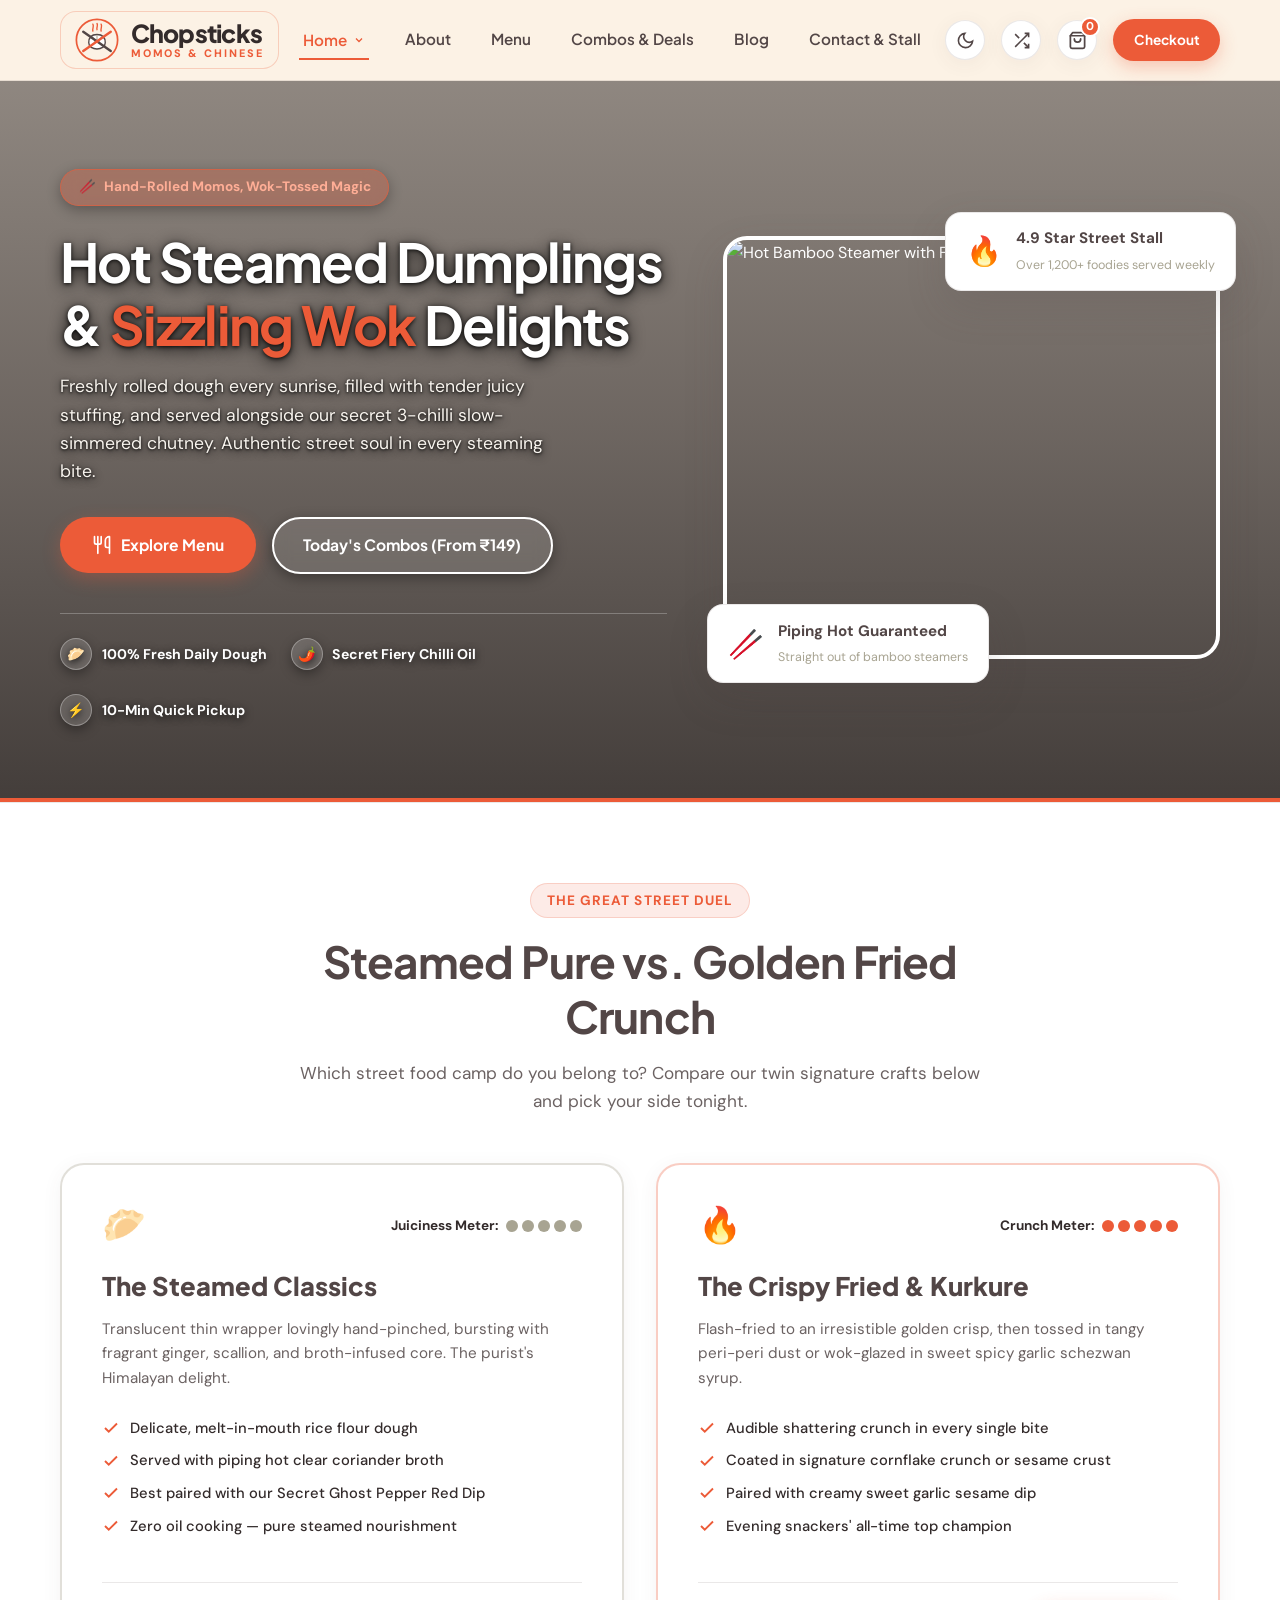
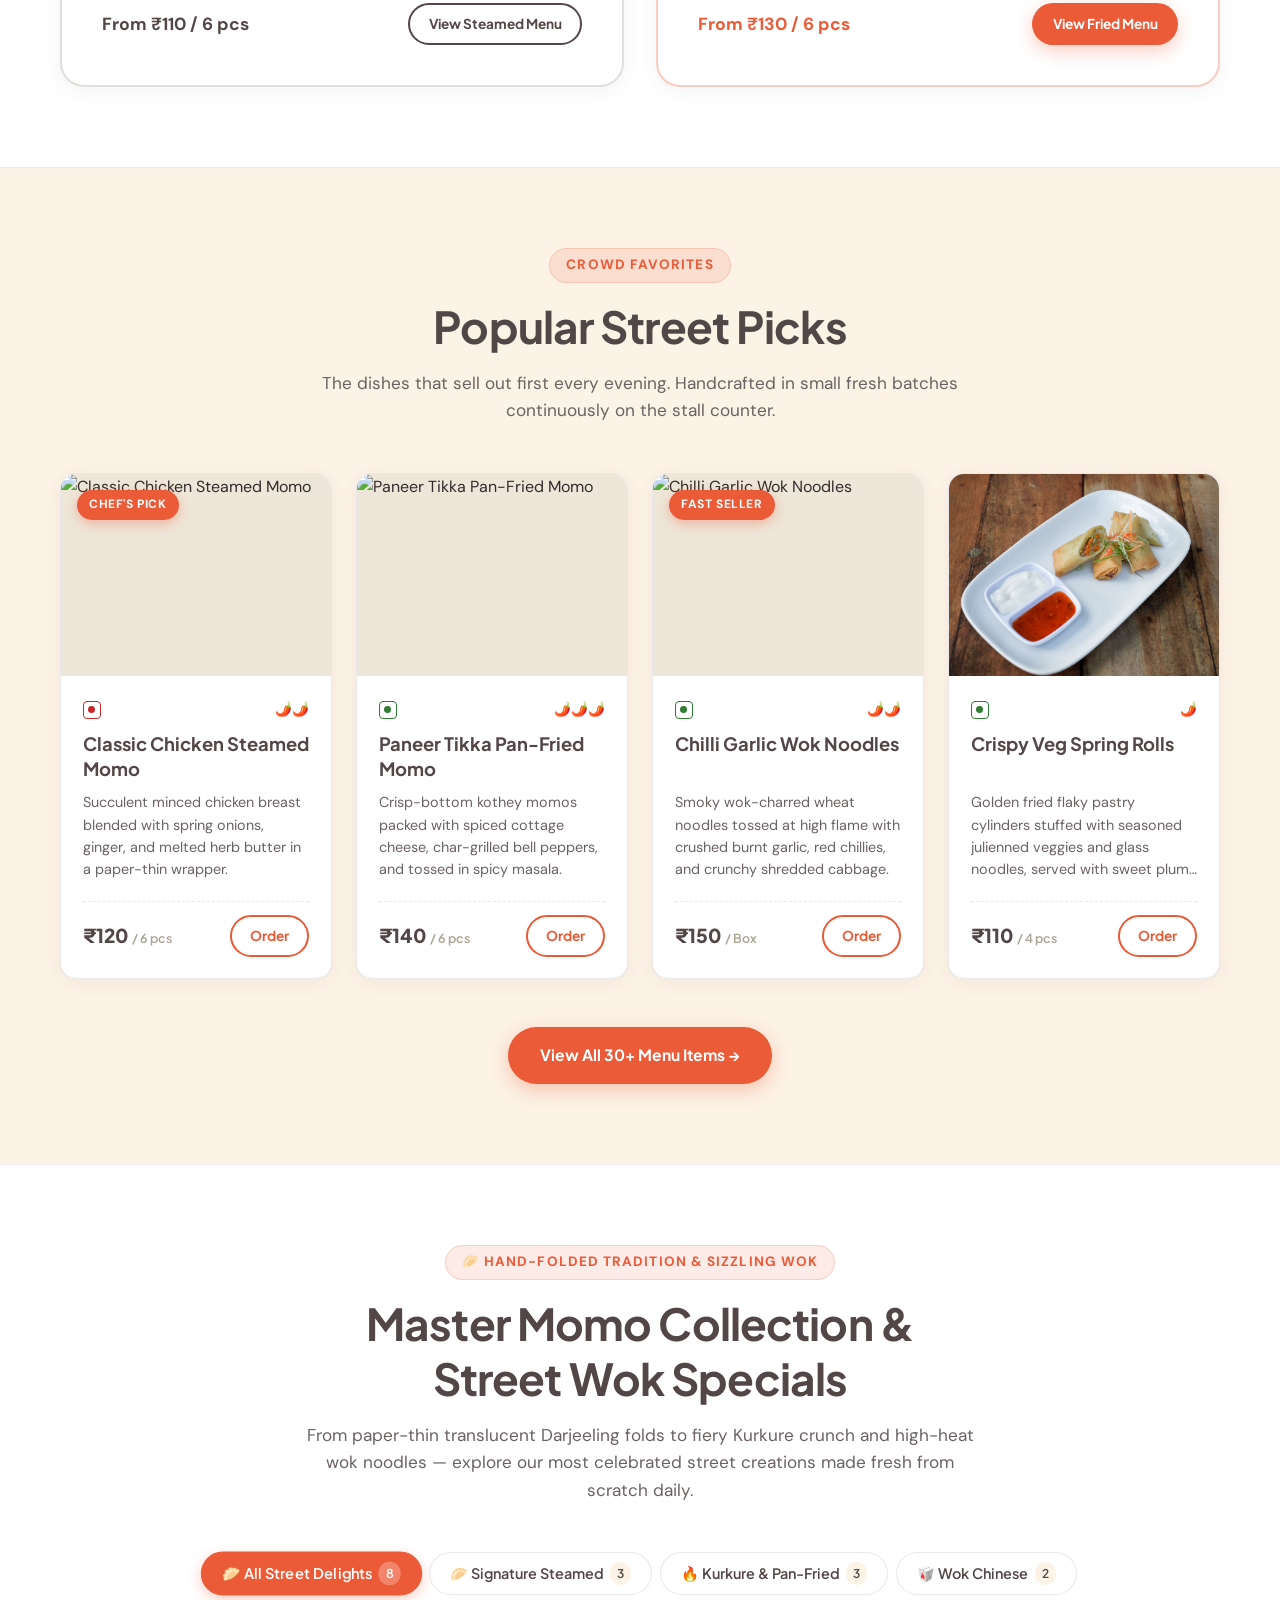
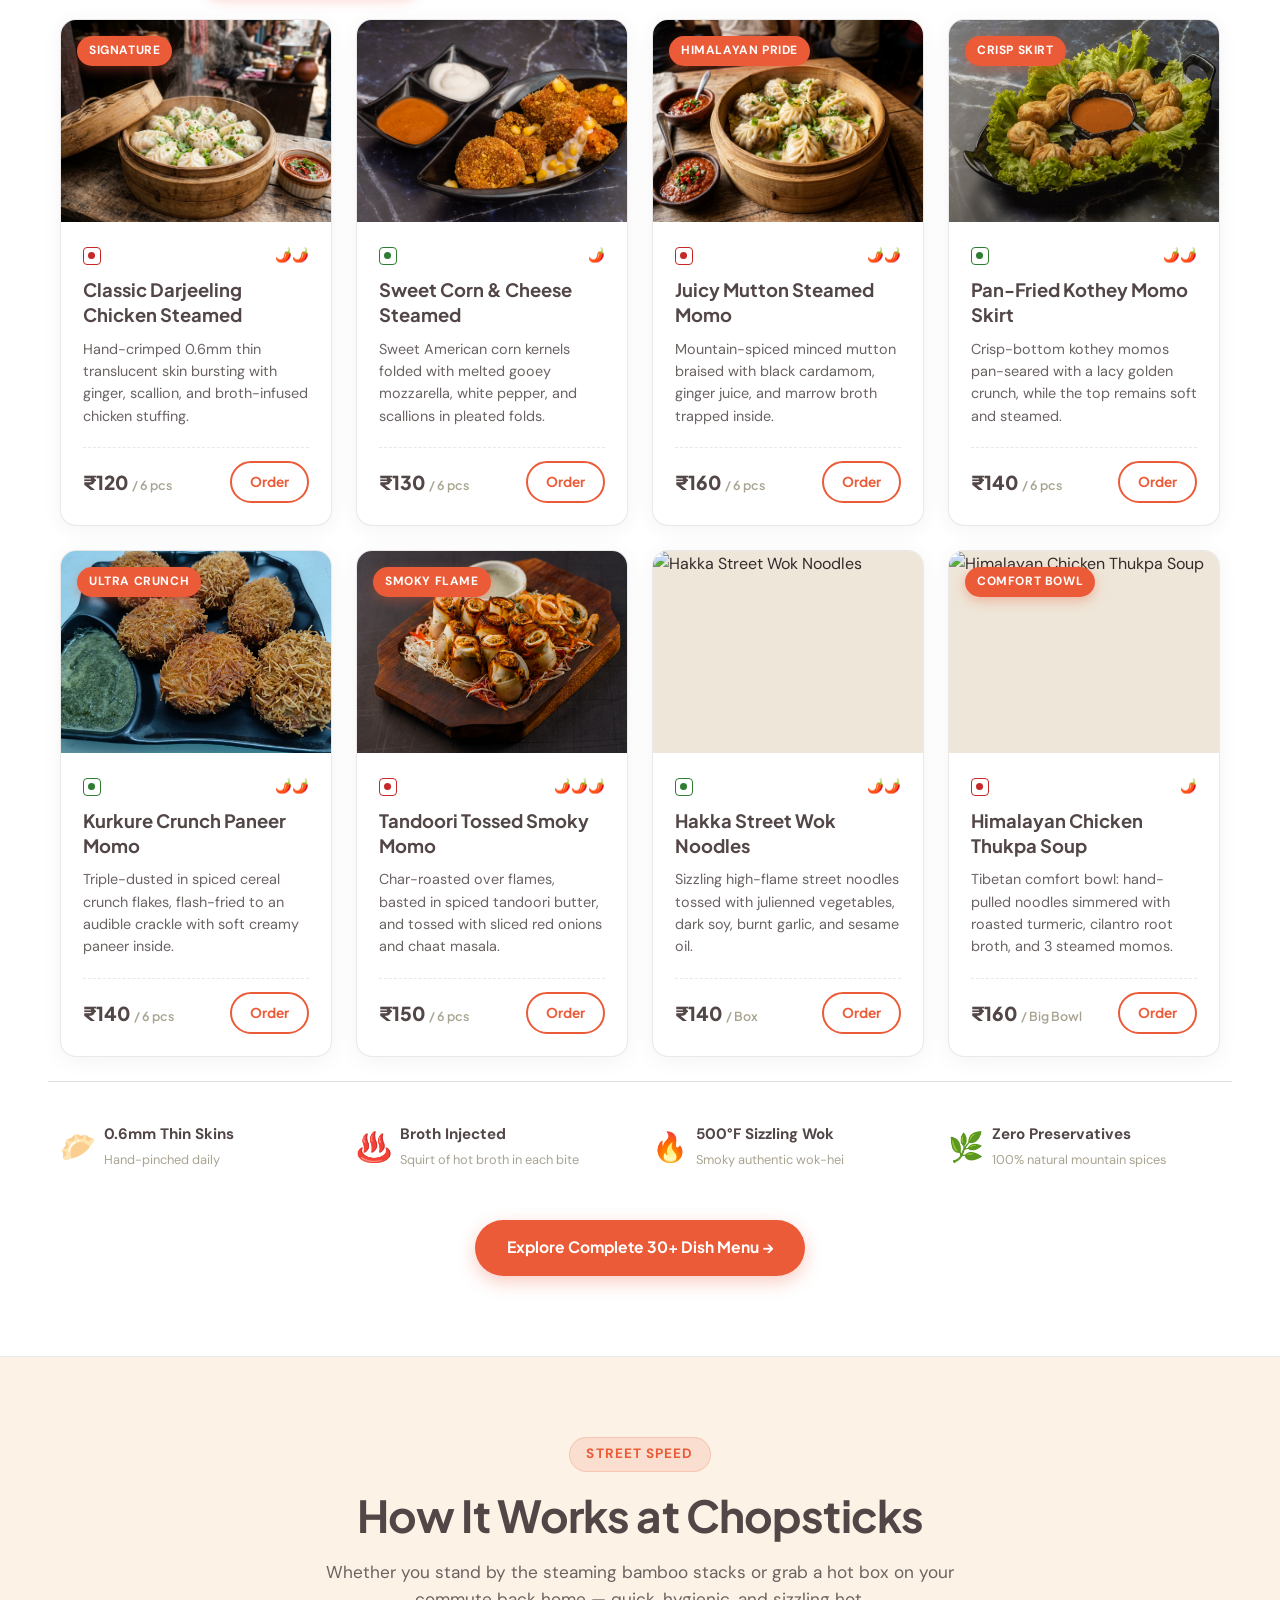
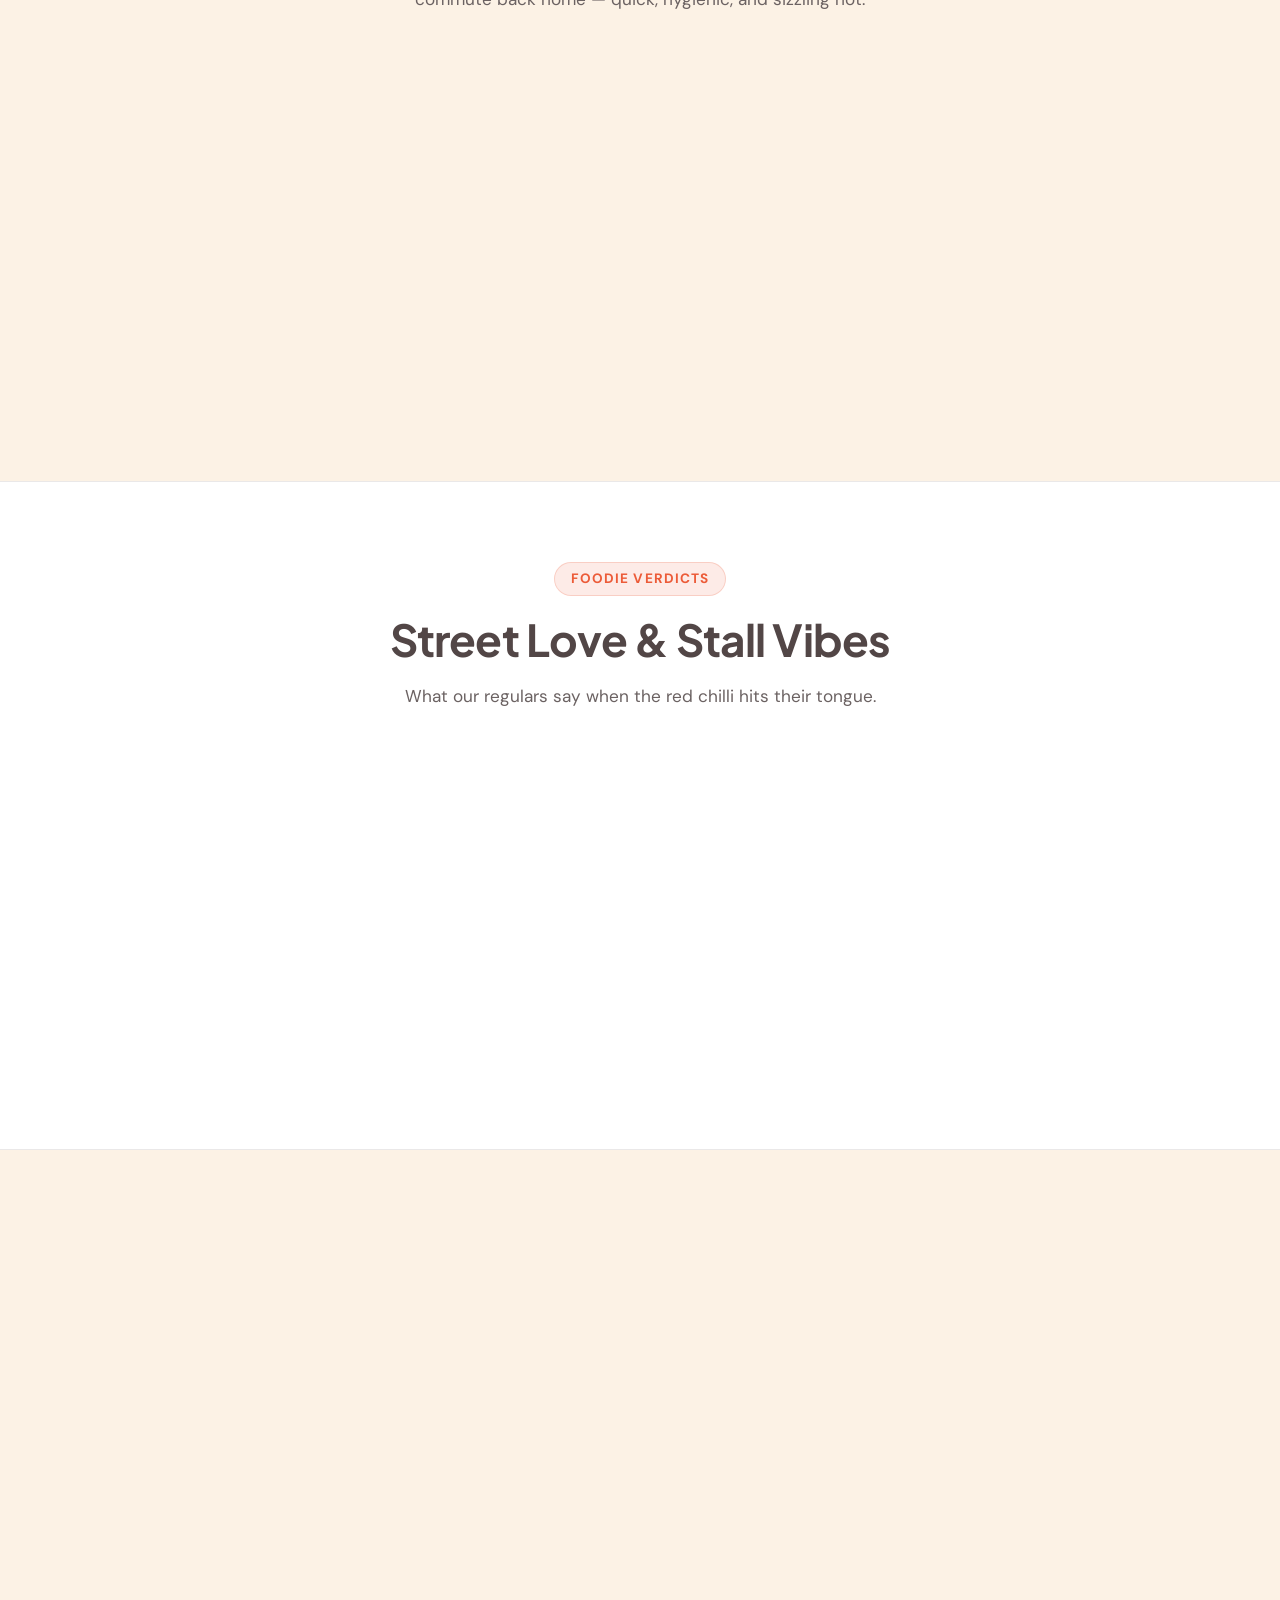
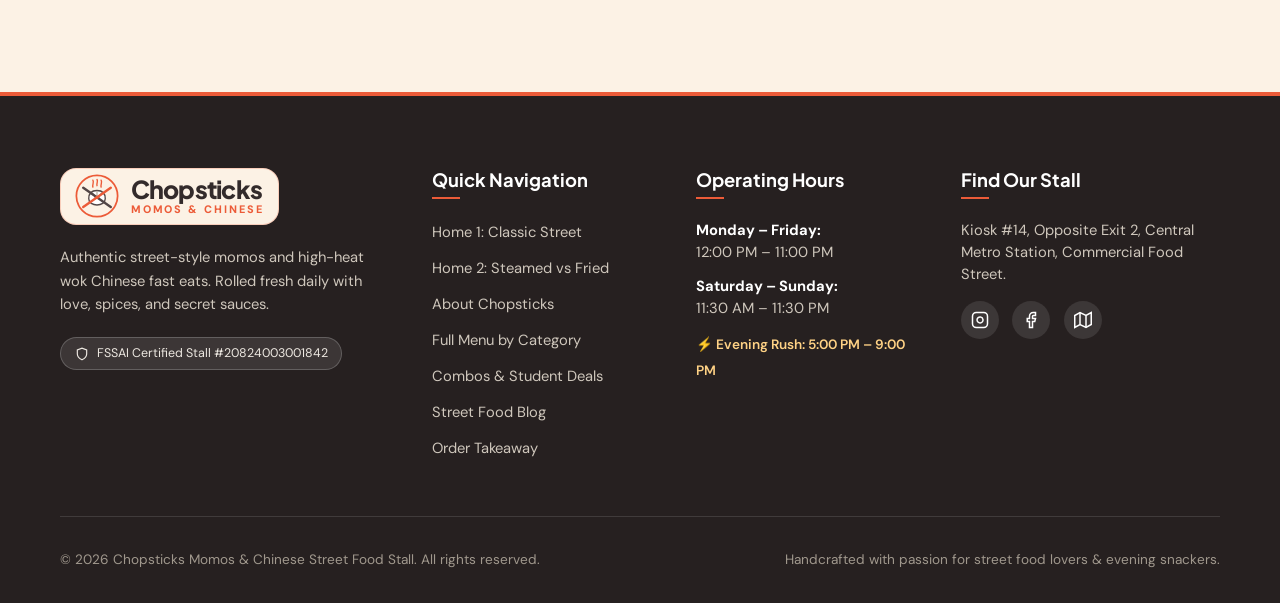
==== commit 36defcb1: "first commit" ====
--- a/index.html
+++ b/index.html
@@ -181,7 +181,19 @@
         <li><a href="combos.html">Combos & Deals</a></li>
         <li><a href="blog.html">Blog & Stories</a></li>
         <li><a href="contact.html">Contact & Stall Map</a></li>
-        <li><a href="cart.html">Cart (<span class="cart-badge-count">0</span>)</a></li>
+        <li>
+          <a href="cart.html" class="mobile-nav-cart-btn">
+            <span class="mobile-nav-cart-label">
+              <svg viewBox="0 0 24 24" fill="none" stroke="currentColor" stroke-width="2.2" stroke-linecap="round" stroke-linejoin="round">
+                <path d="M6 2L3 6v14a2 2 0 0 0 2 2h14a2 2 0 0 0 2-2V6l-3-4z"></path>
+                <line x1="3" y1="6" x2="21" y2="6"></line>
+                <path d="M16 10a4 4 0 0 1-8 0"></path>
+              </svg>
+              <span>Cart</span>
+            </span>
+            <span class="cart-badge-count mobile-cart-badge">0</span>
+          </a>
+        </li>
         <li><a href="checkout.html">Checkout</a></li>
       </ul>
     </div>
--- a/style.css
+++ b/style.css
@@ -525,12 +525,18 @@
   color: var(--color-primary-dark);
   display: flex;
   align-items: center;
-  justify-content: space-between;
-  padding: 0.55rem 0.85rem;
+  justify-content: flex-start;
+  gap: 0.75rem;
+  padding: 0.6rem 0.9rem;
   border-radius: var(--radius-sm);
   transition: background-color 0.18s ease, color 0.18s ease;
   text-decoration: none;
   border: none;
+  text-align: left;
+}
+
+[dir="rtl"] .mobile-nav-links a {
+  text-align: right;
 }
 
 .mobile-nav-links a:hover,
@@ -549,10 +555,96 @@
   color: var(--color-chilli-accent);
 }
 
+/* Mobile Nav Cart Button & Badge */
+.mobile-nav-cart-btn {
+  display: flex !important;
+  align-items: center !important;
+  justify-content: space-between !important;
+  width: 100%;
+  background-color: rgba(236, 91, 56, 0.08);
+  color: var(--color-chilli-accent) !important;
+  border-radius: var(--radius-sm);
+  font-weight: 700;
+  transition: var(--transition-smooth);
+}
+
+.mobile-nav-cart-btn:hover,
+.mobile-nav-cart-btn.active {
+  background-color: var(--color-chilli-accent) !important;
+  color: #FFFFFF !important;
+}
+
+.mobile-nav-cart-label {
+  display: inline-flex;
+  align-items: center;
+  gap: 0.6rem;
+}
+
+.mobile-nav-cart-label svg {
+  width: 18px;
+  height: 18px;
+  stroke: currentColor;
+  flex-shrink: 0;
+}
+
+.mobile-nav-menu .cart-badge-count,
+.mobile-nav-links .cart-badge-count,
+.mobile-cart-badge {
+  position: static !important;
+  top: auto !important;
+  right: auto !important;
+  display: inline-flex !important;
+  align-items: center !important;
+  justify-content: center !important;
+  min-width: 22px !important;
+  height: 22px !important;
+  padding: 0 6px !important;
+  font-size: 0.72rem !important;
+  font-weight: 800 !important;
+  border-radius: var(--radius-full) !important;
+  background-color: var(--color-chilli-accent) !important;
+  color: #FFFFFF !important;
+  border: none !important;
+  line-height: 1 !important;
+  margin-left: auto !important;
+  flex-shrink: 0 !important;
+}
+
+[dir="rtl"] .mobile-nav-menu .cart-badge-count,
+[dir="rtl"] .mobile-nav-links .cart-badge-count,
+[dir="rtl"] .mobile-cart-badge {
+  margin-left: 0 !important;
+  margin-right: auto !important;
+}
+
+.mobile-nav-cart-btn:hover .mobile-cart-badge,
+.mobile-nav-cart-btn.active .mobile-cart-badge {
+  background-color: #FFFFFF !important;
+  color: var(--color-chilli-accent) !important;
+}
+
+[data-theme="dark"] .mobile-nav-cart-btn {
+  background-color: rgba(236, 91, 56, 0.16);
+  color: #FF8566 !important;
+}
+
+[data-theme="dark"] .mobile-nav-cart-btn:hover,
+[data-theme="dark"] .mobile-nav-cart-btn.active {
+  background-color: var(--color-chilli-accent) !important;
+  color: #FFFFFF !important;
+}
+
+[data-theme="dark"] .mobile-nav-cart-btn:hover .mobile-cart-badge,
+[data-theme="dark"] .mobile-nav-cart-btn.active .mobile-cart-badge {
+  background-color: #FFFFFF !important;
+  color: var(--color-chilli-accent) !important;
+}
+
 @media (max-width: 991px) {
   .nav-links-desktop,
-  .nav-cta-desktop {
-    display: none;
+  .nav-cta-desktop,
+  .nav-cta-wrap .nav-cart-btn {
+    display: none !important;
   }
 
   .mobile-nav-toggle {
@@ -600,6 +692,11 @@
 
 /* Mobile (576px down to 360px) Navigation Layout Guard: Prevents Navbar Breaking */
 @media (max-width: 576px) {
+  .container {
+    padding-left: 0.85rem;
+    padding-right: 0.85rem;
+  }
+
   .nav-inner {
     height: 64px;
     gap: 0.35rem;
@@ -634,6 +731,10 @@
     margin-left: auto;
   }
 
+  .nav-cta-wrap .nav-cart-btn {
+    display: none !important;
+  }
+
   [dir="rtl"] .nav-cta-wrap {
     margin-left: 0;
     margin-right: auto;
@@ -653,12 +754,13 @@
   }
 
   .mobile-nav-menu {
-    right: 0.75rem;
-    width: 250px;
+    right: 0.85rem;
+    width: 275px;
+    max-width: calc(100vw - 1.7rem);
   }
 
   [dir="rtl"] .mobile-nav-menu {
-    left: 0.75rem;
+    left: 0.85rem;
     right: auto;
   }
 }
@@ -3627,7 +3729,7 @@
   justify-content: center;
 }
 
-.cart-badge-count {
+.nav-cart-btn .cart-badge-count {
   position: absolute;
   top: -4px;
   right: -4px;
@@ -3646,6 +3748,21 @@
   transition: transform 0.25s cubic-bezier(0.175, 0.885, 0.32, 1.275);
 }
 
+.cart-badge-count {
+  background-color: var(--color-chilli-accent);
+  color: #FFFFFF !important;
+  font-size: 0.72rem;
+  font-weight: 800;
+  min-width: 20px;
+  height: 20px;
+  padding: 0 4px;
+  border-radius: var(--radius-full);
+  display: inline-flex;
+  align-items: center;
+  justify-content: center;
+  line-height: 1;
+}
+
 [data-theme="dark"] .cart-badge-count {
   border-color: #262020;
 }
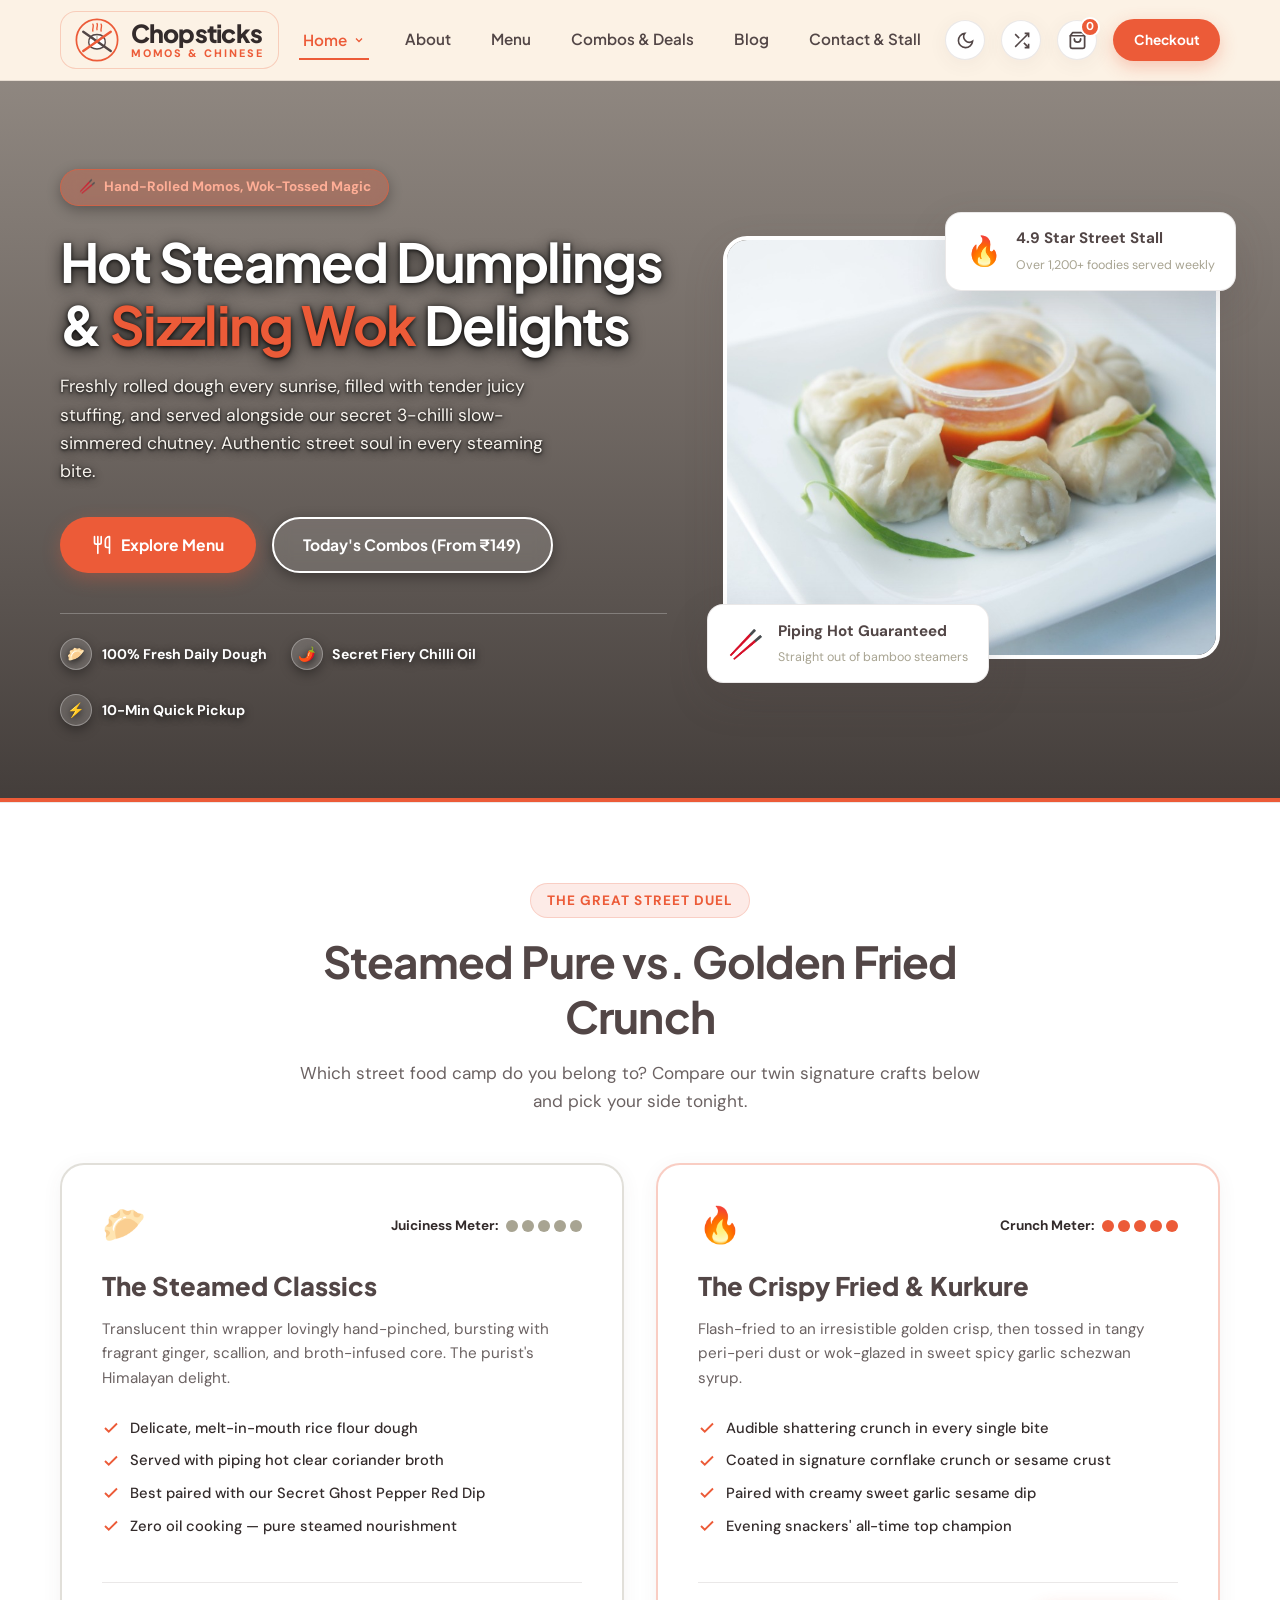
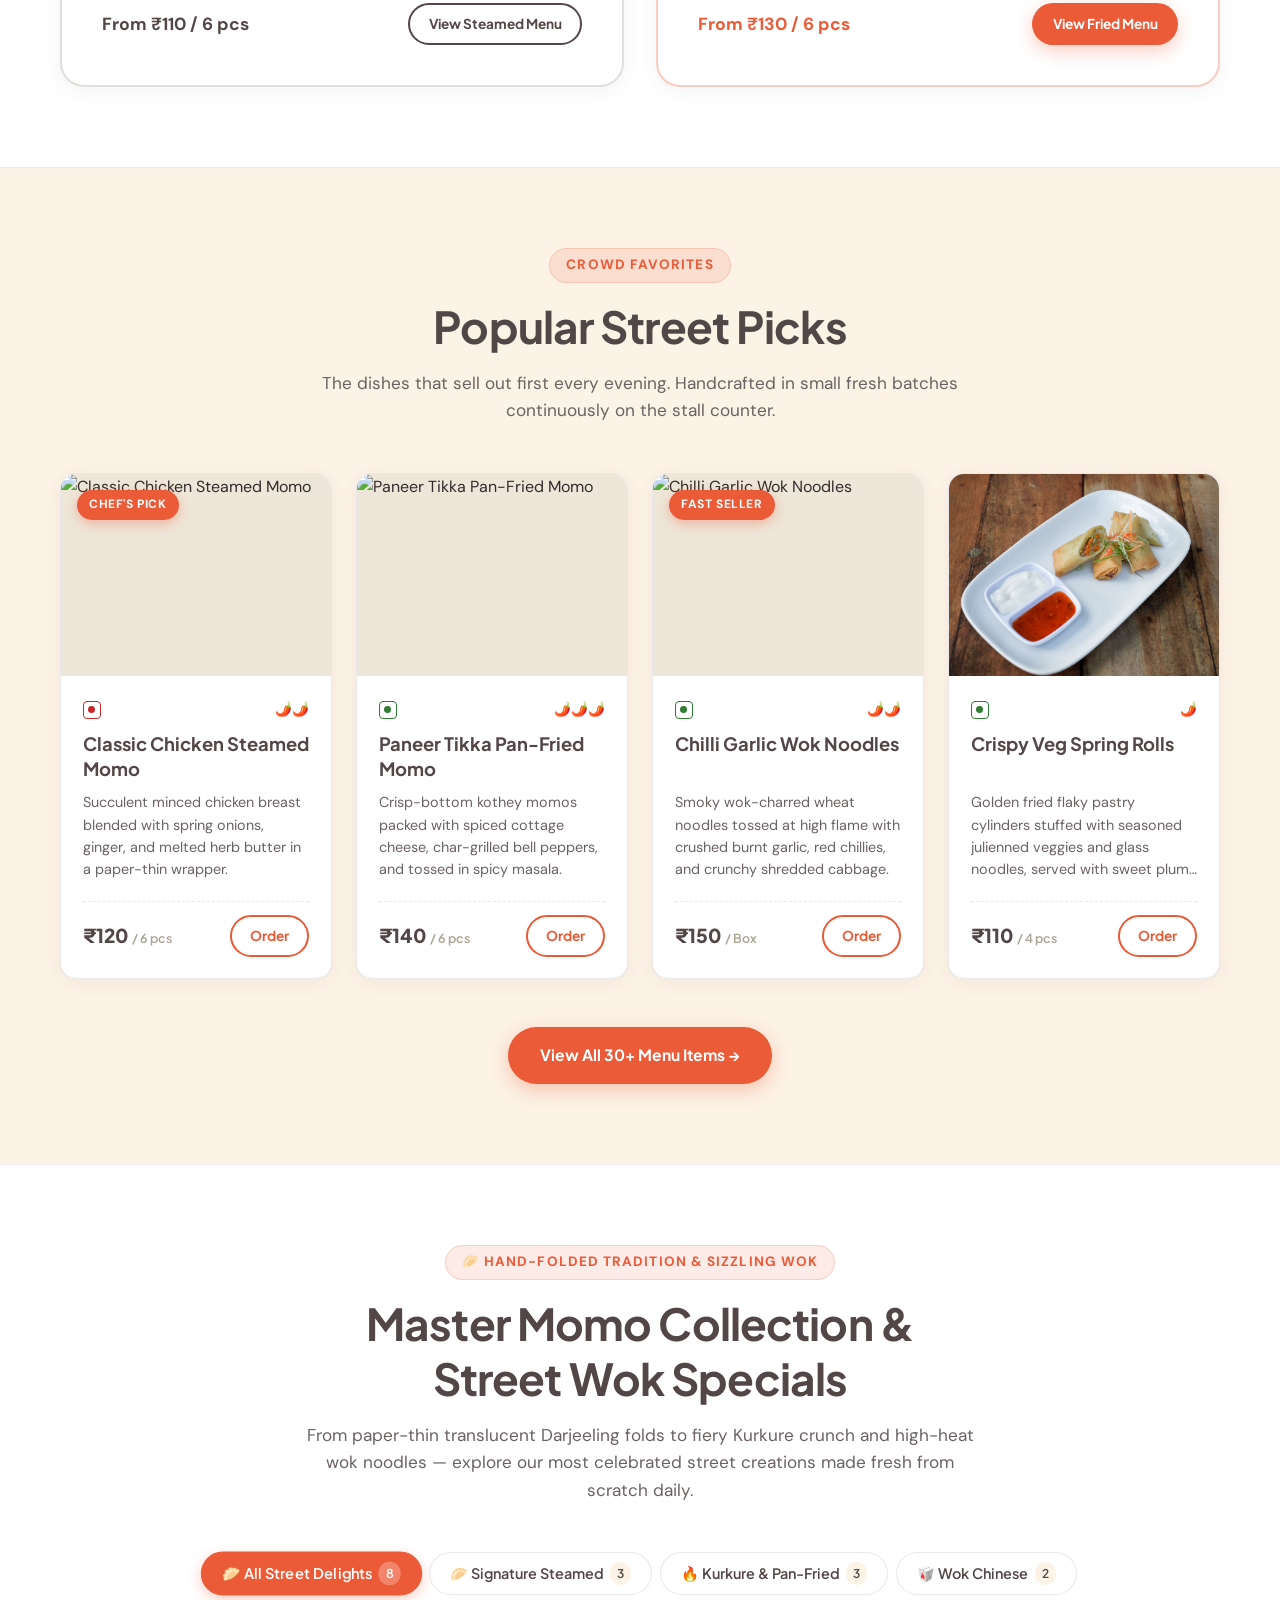
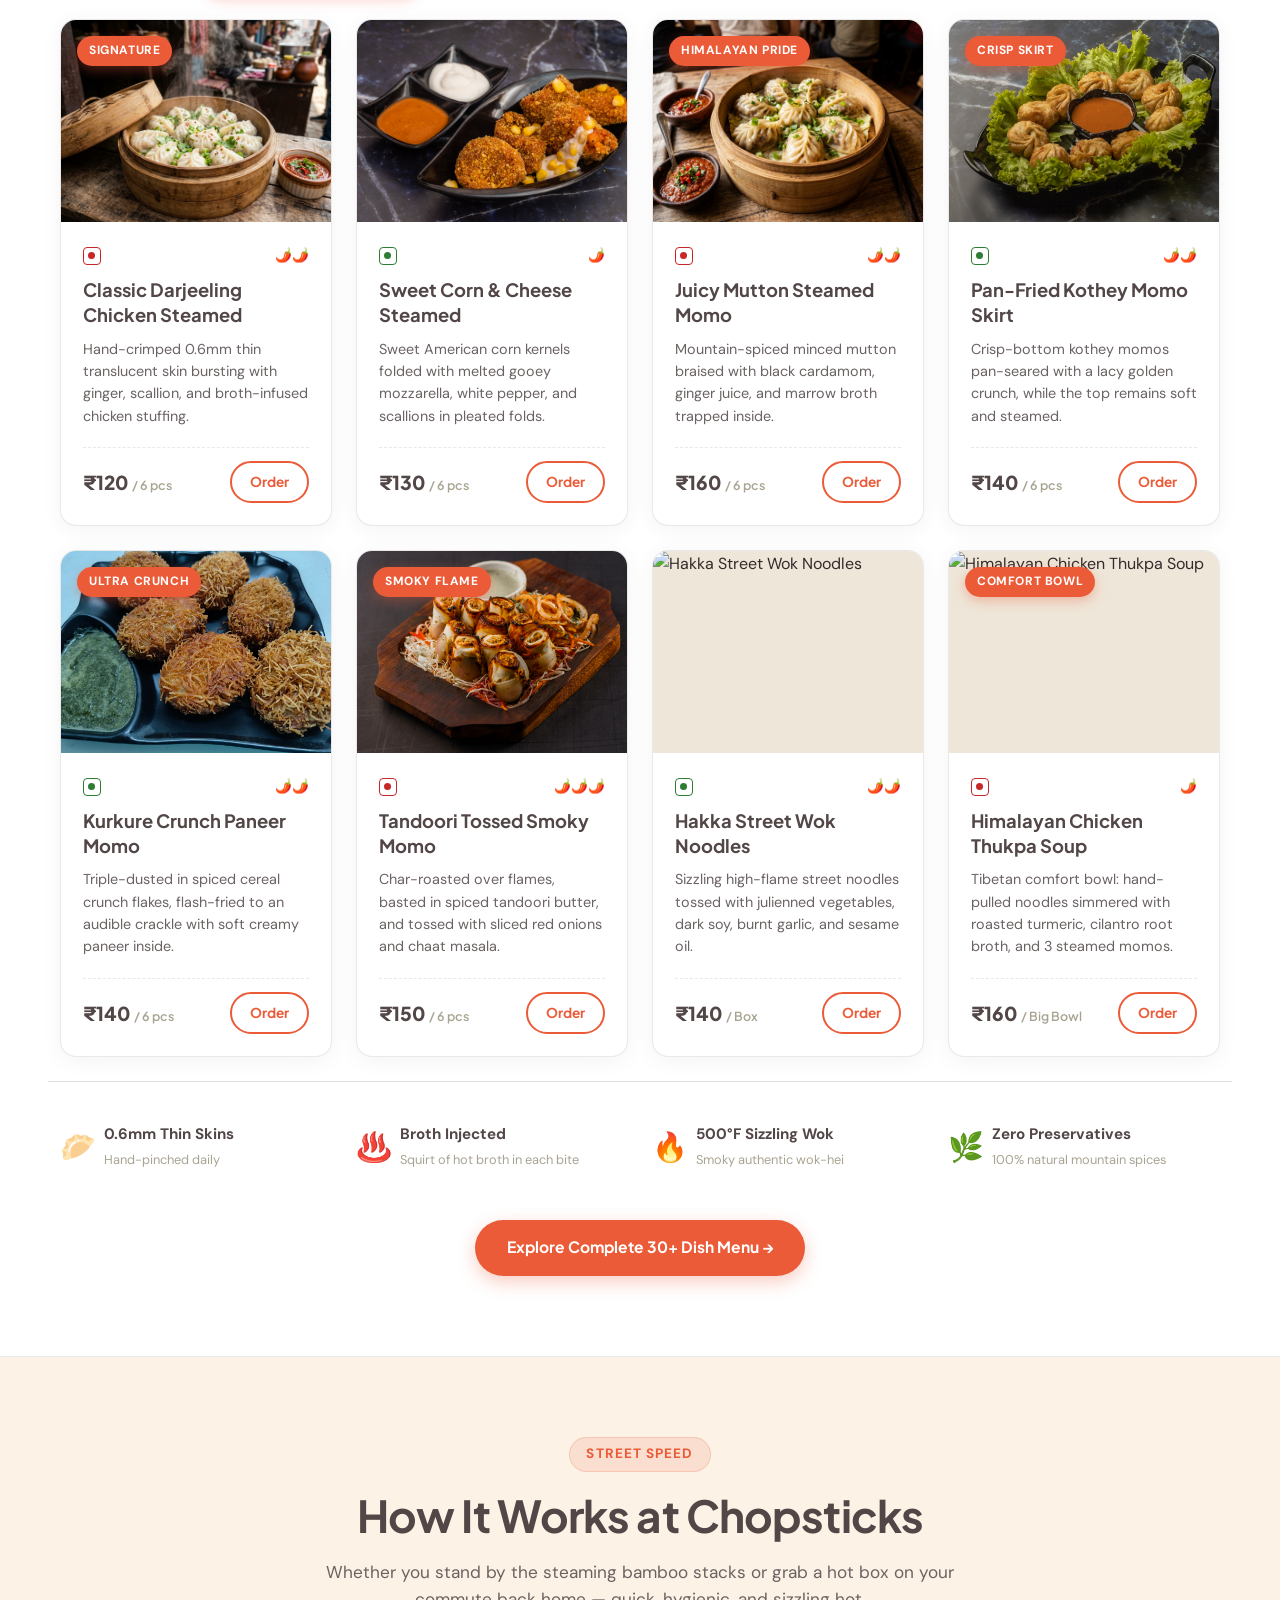
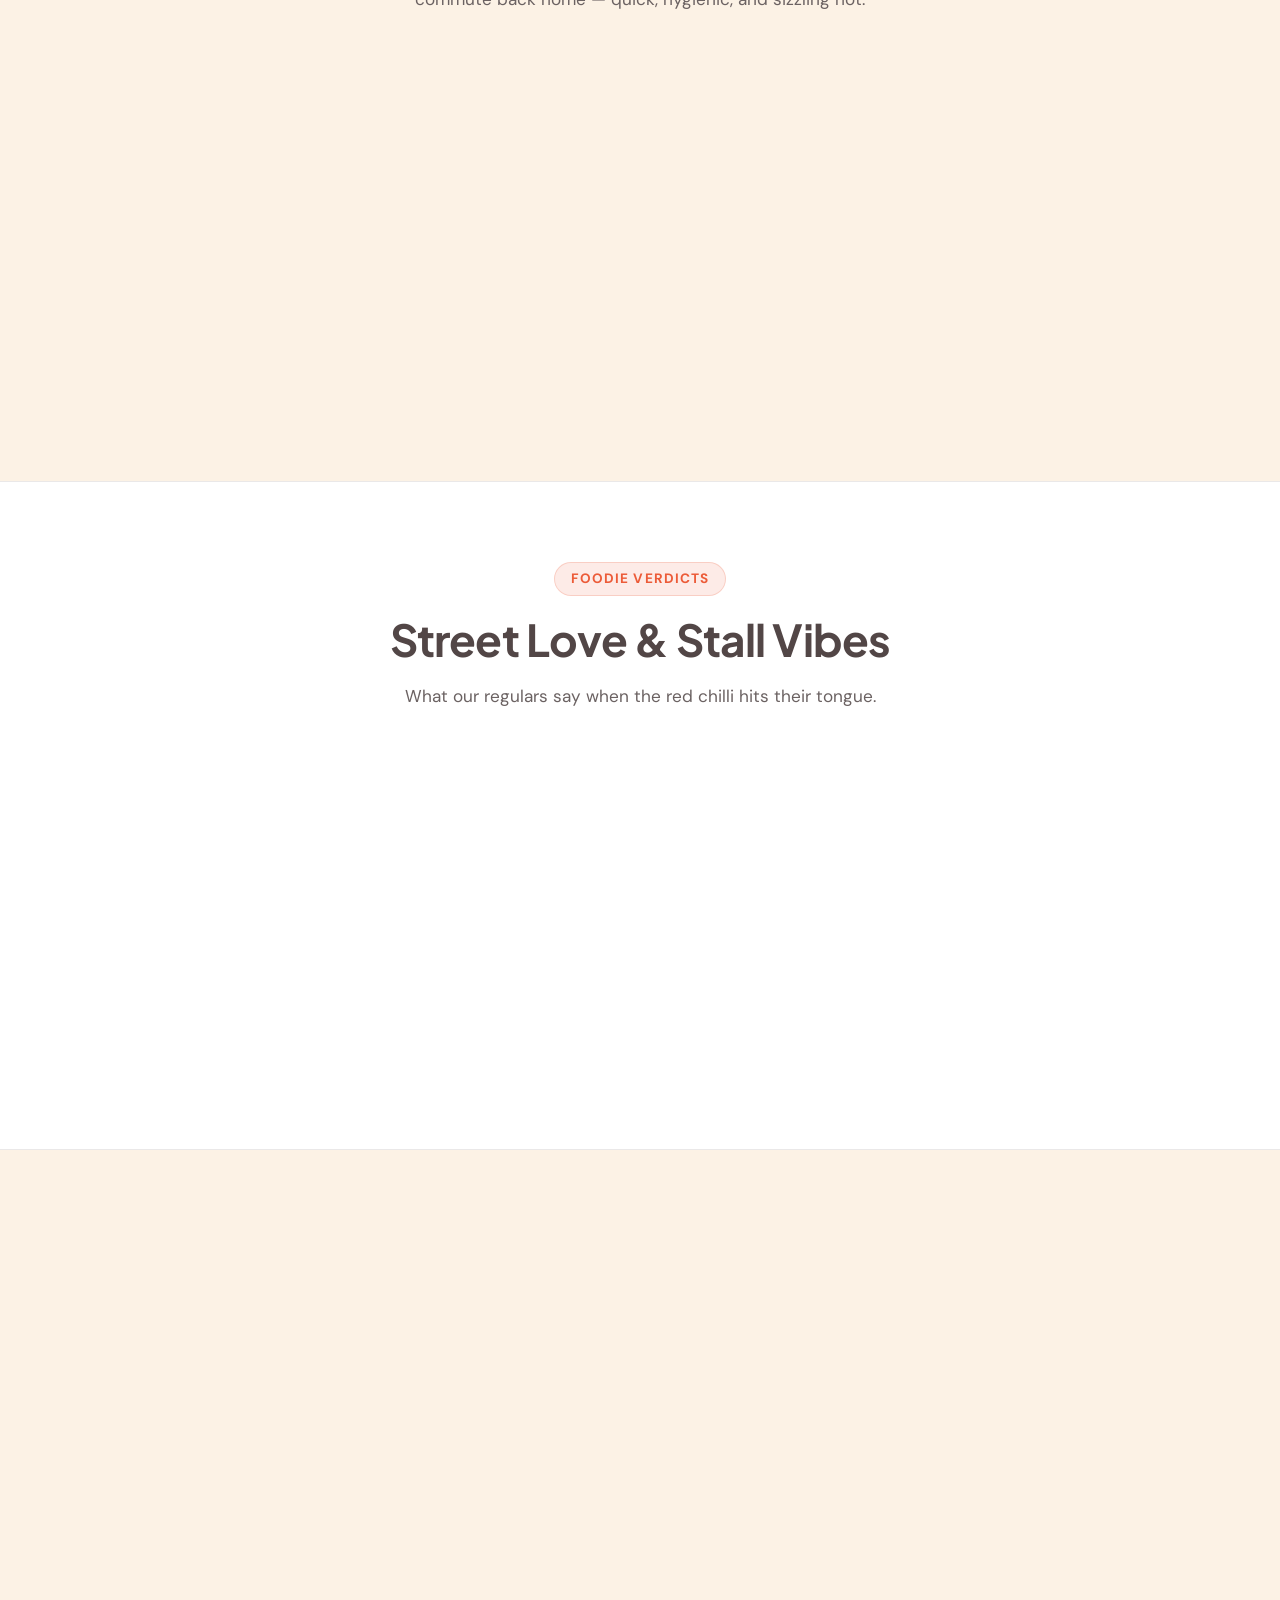
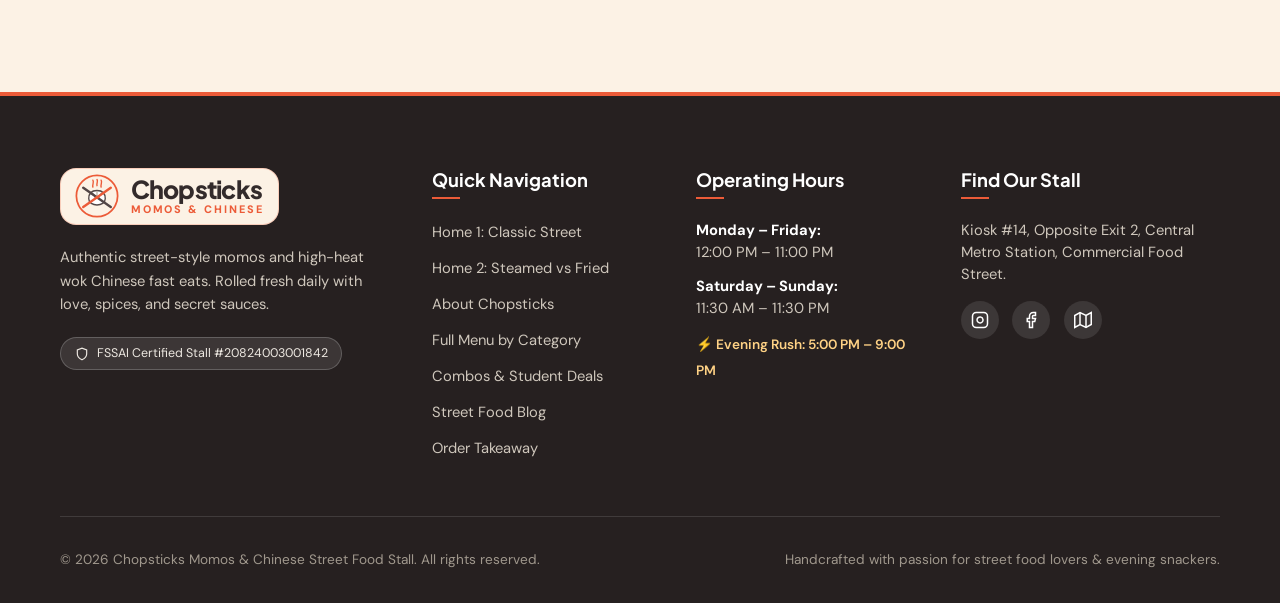
==== commit 9c34c2e6: "updated version" ====
--- a/index.html
+++ b/index.html
@@ -254,8 +254,8 @@
           <!-- Visual Column -->
           <div class="hero-visual-card">
             <div class="hero-main-img-box">
-              <img src="https://images.unsplash.com/photo-1541696432-82c6da8ce7bf?auto=format&fit=crop&w=900&q=80"
-                alt="Hot Bamboo Steamer with Fresh Handcrafted Dim Sum Momos" loading="eager">
+              <img src="assets/images/home1 page/hero-image.jpg"
+                alt="Fresh Handcrafted Steamed Momos with Spicy Red Chutney" loading="eager">
             </div>
             <!-- Floating Social Proof Badge 1 -->
             <div class="hero-floating-badge badge-top">
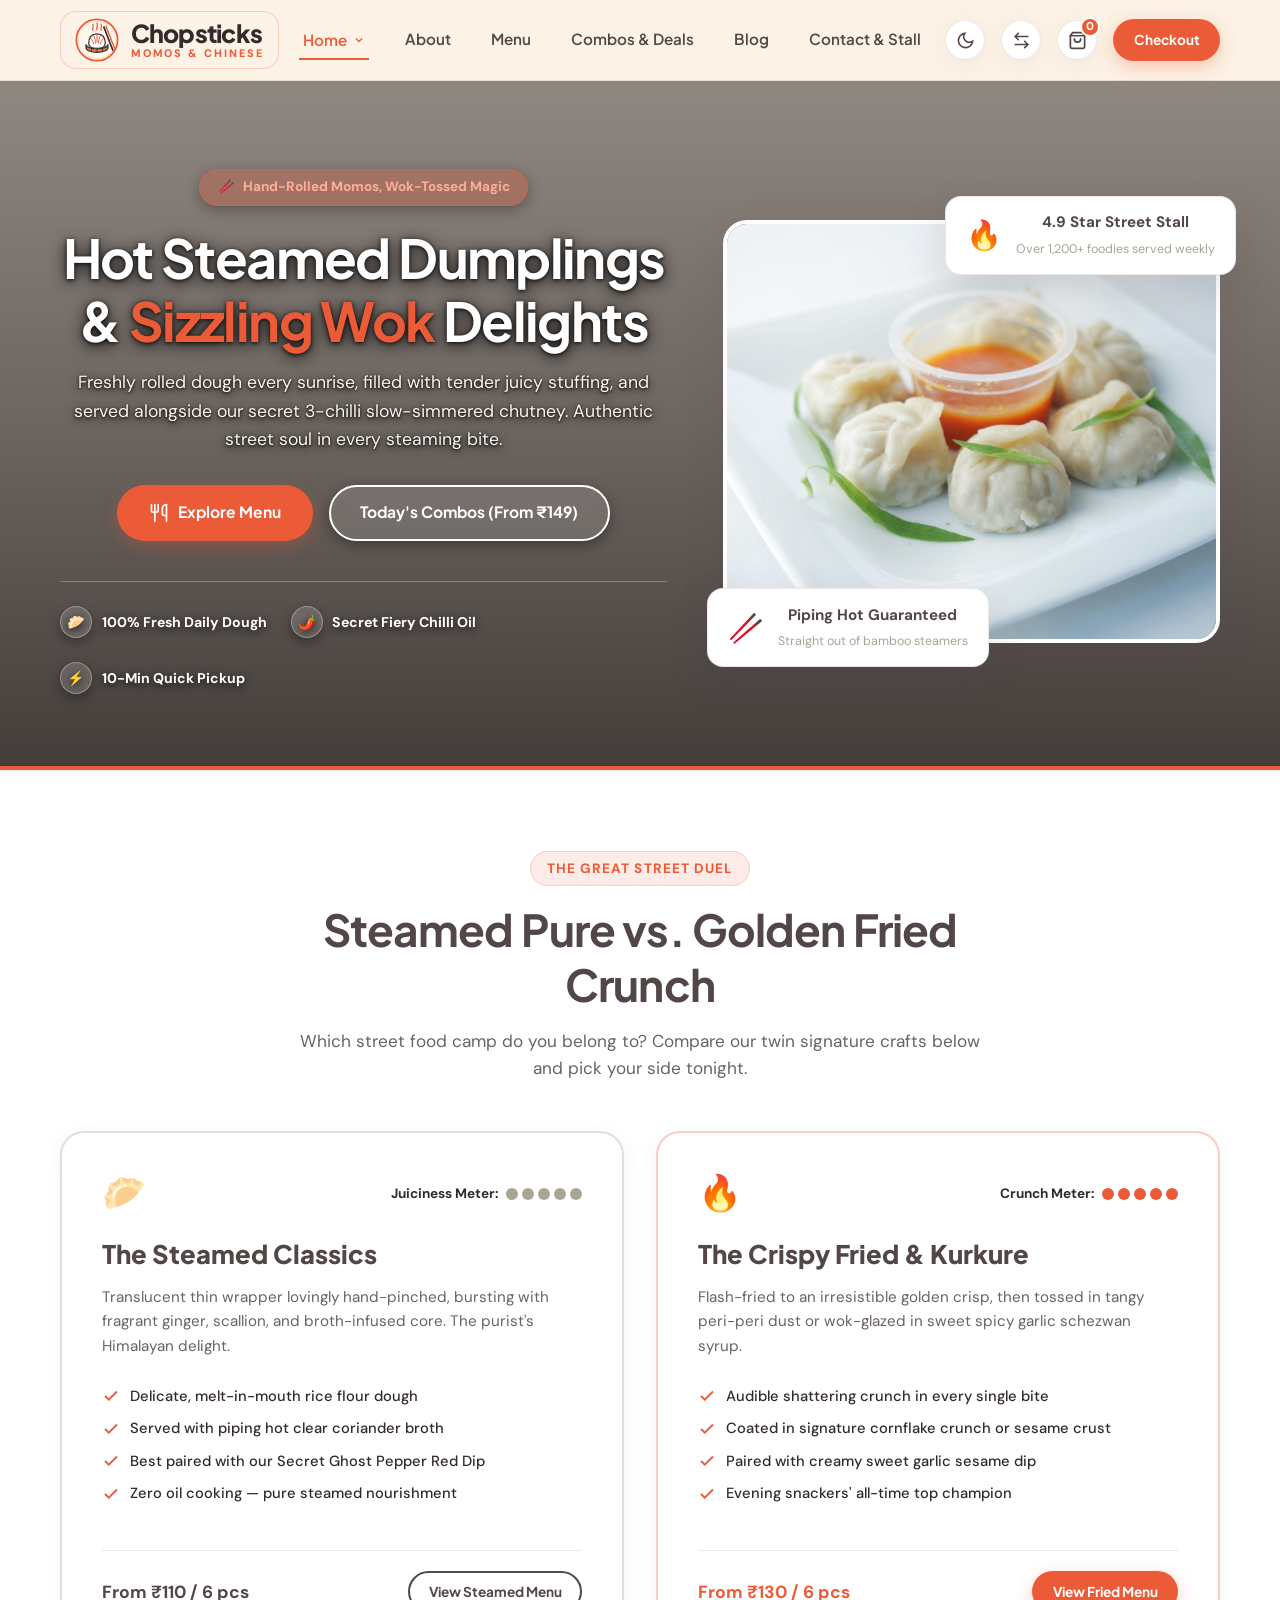
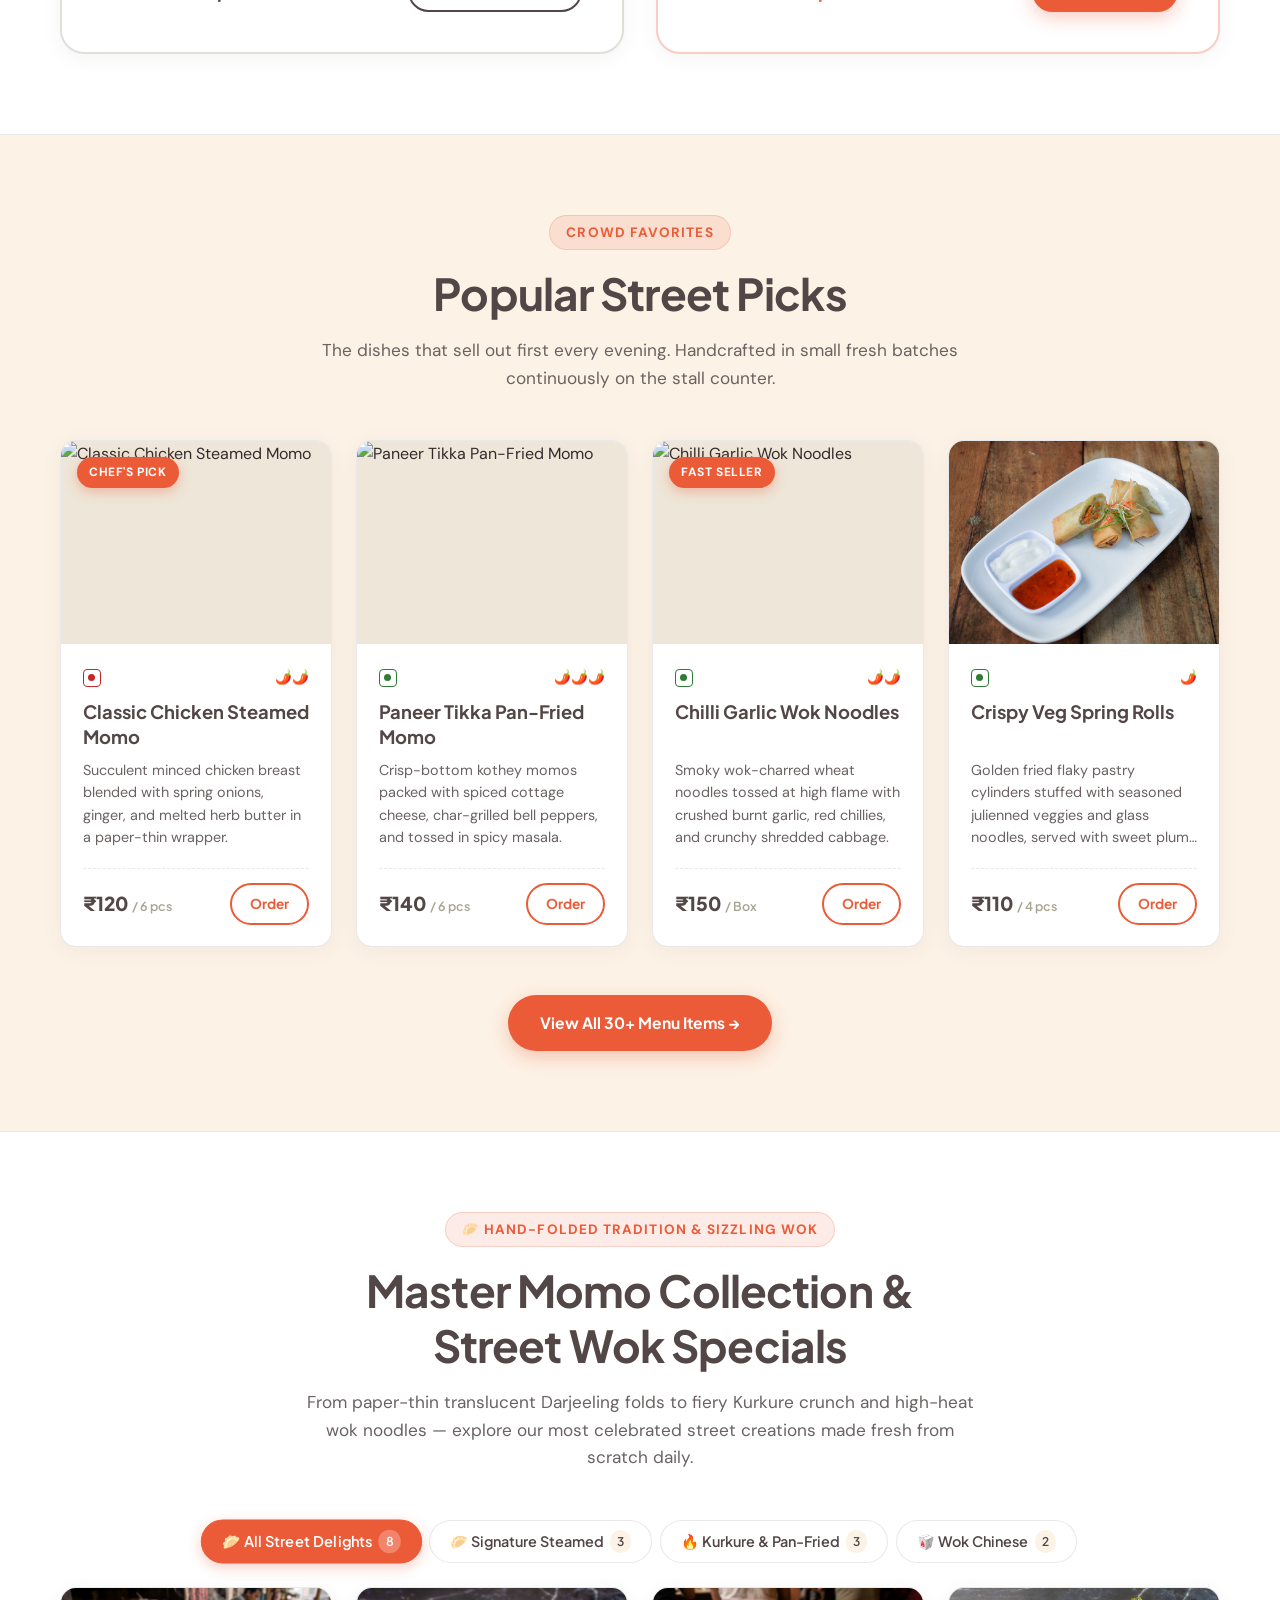
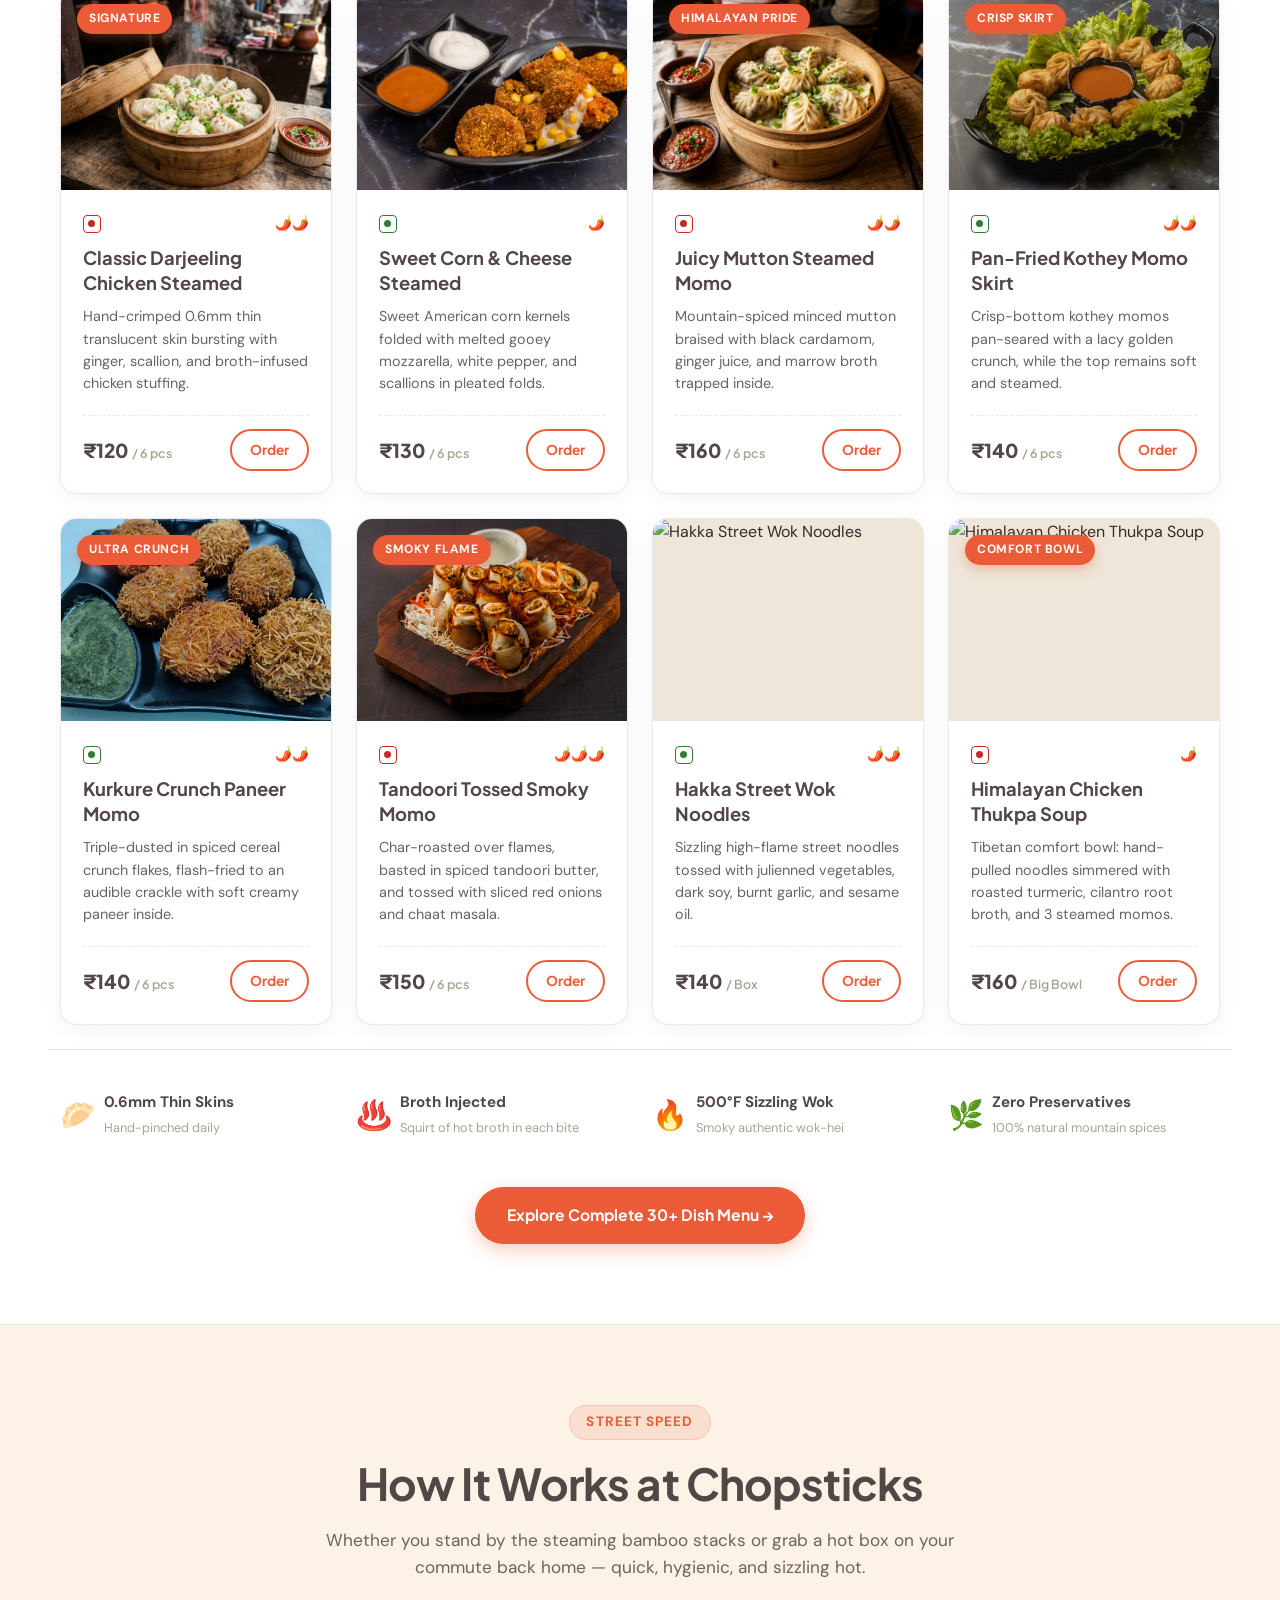
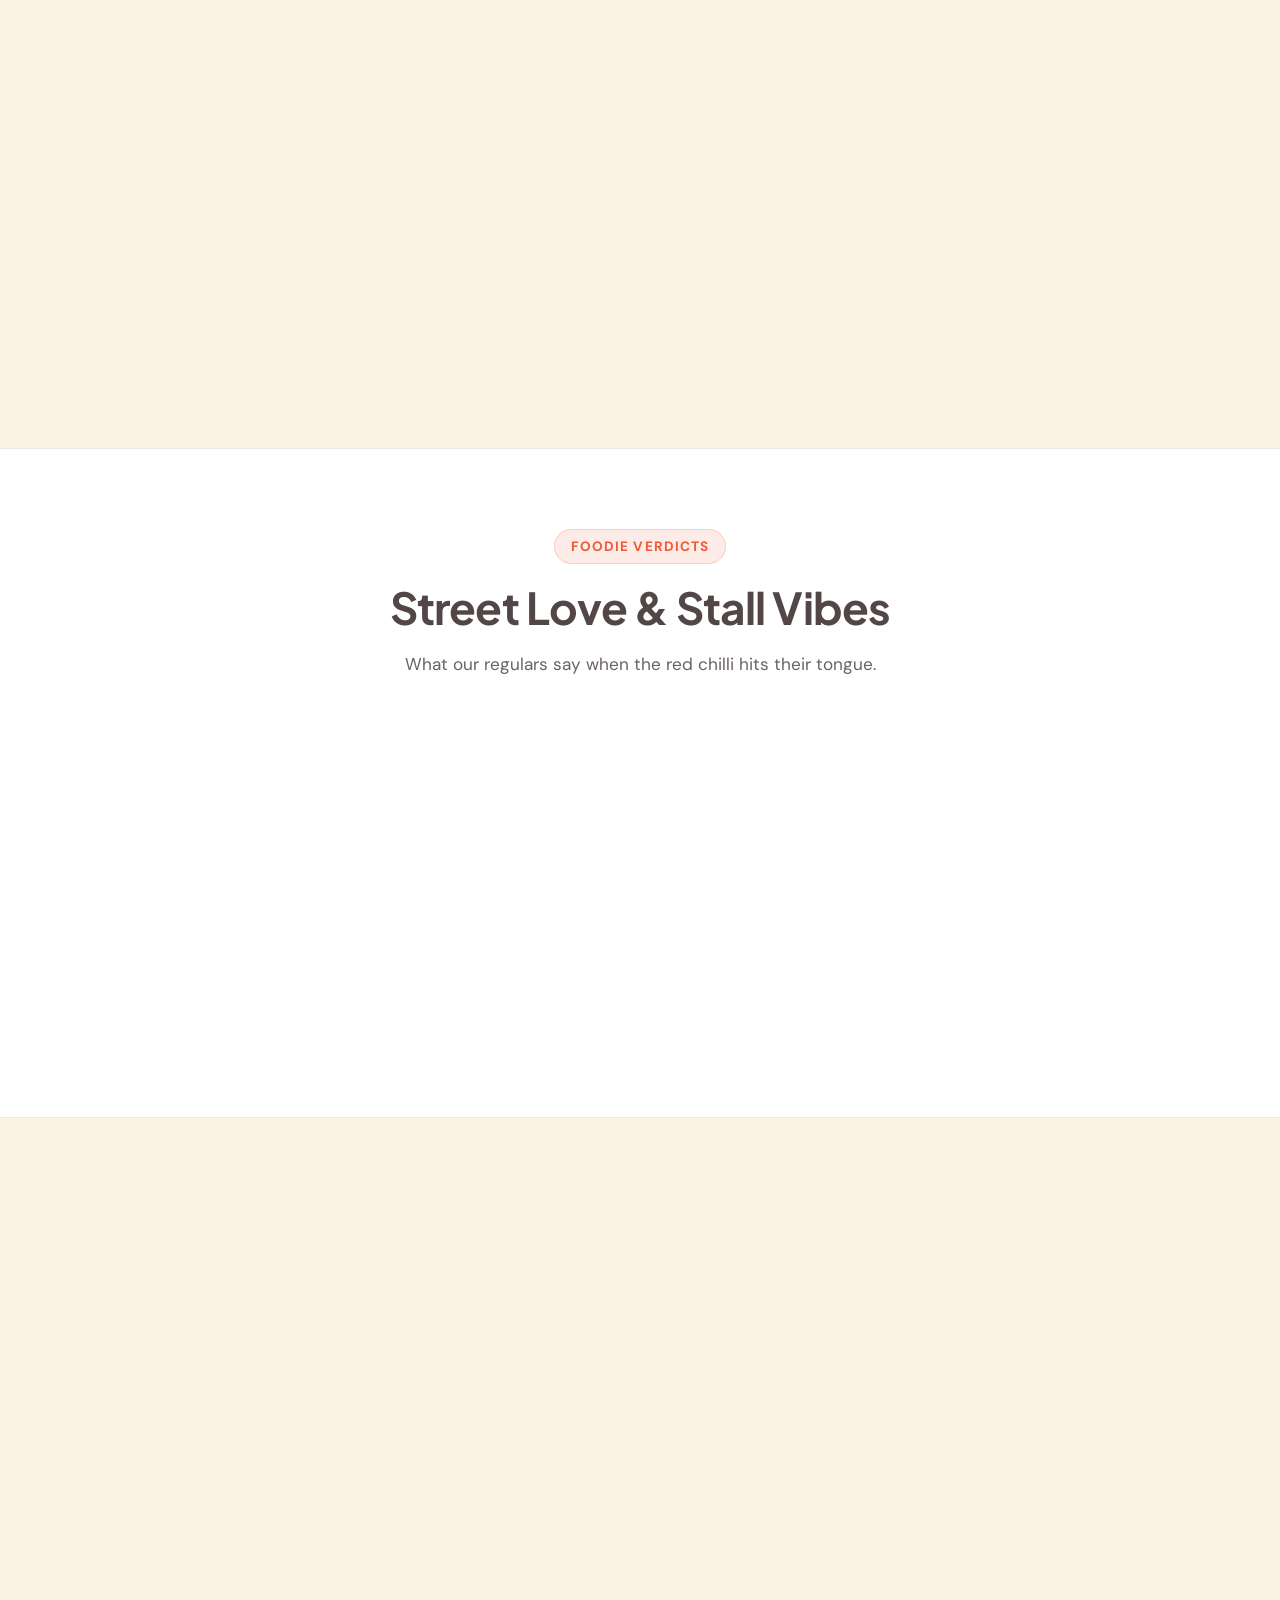
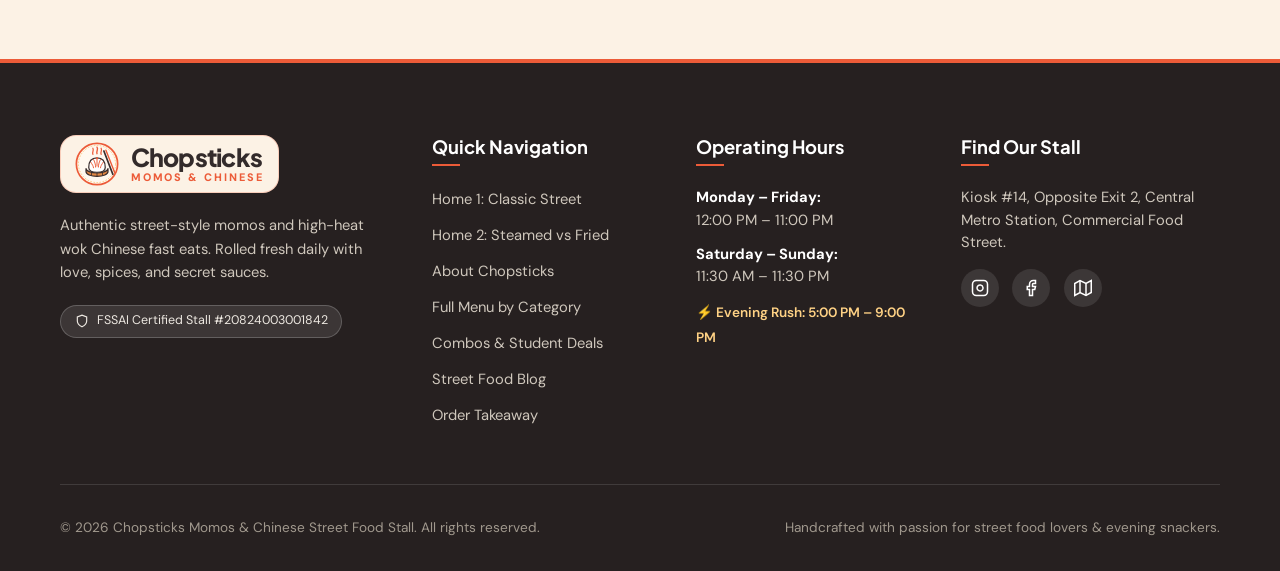
==== commit 6d6d2dbd: "updated version" ====
--- a/index.html
+++ b/index.html
@@ -38,20 +38,25 @@
         <!-- SVG Brand Emblem Logo -->
         <a href="index.html" class="brand-logo-link" aria-label="Chopsticks Home">
           <svg class="brand-logo-svg" viewBox="0 0 64 64" fill="none" xmlns="http://www.w3.org/2000/svg">
-            <circle cx="32" cy="32" r="30" fill="#FCF2E5" stroke="#EC5B38" stroke-width="2.5" />
-            <!-- Steam Wisps -->
-            <path d="M26 19C25 15 28 12 26 9" stroke="#EC5B38" stroke-width="2" stroke-linecap="round" />
-            <path d="M32 17C31 13 34 11 32 8" stroke="#EC5B38" stroke-width="2" stroke-linecap="round" />
-            <path d="M38 19C37 15 40 12 38 9" stroke="#EC5B38" stroke-width="2" stroke-linecap="round" />
-            <!-- Momo -->
-            <path d="M20 36C20 28 25 24 32 24C39 24 44 28 44 36C44 42 38 45 32 45C26 45 20 42 20 36Z" fill="#FFFFFF"
-              stroke="#524646" stroke-width="2" />
-            <path d="M26 28C28 30 29 32 29 35M32 25V35M38 28C36 30 35 32 35 35" stroke="#A8A492" stroke-width="1.5"
-              stroke-linecap="round" />
-            <!-- Crossed Chopsticks -->
-            <line x1="12" y1="20" x2="52" y2="48" stroke="#524646" stroke-width="3.5" stroke-linecap="round" />
-            <line x1="52" y1="20" x2="12" y2="48" stroke="#EC5B38" stroke-width="3.5" stroke-linecap="round" />
-            <circle cx="32" cy="34" r="2.5" fill="#EC5B38" />
+            <circle cx="32" cy="32" r="30" fill="#FFF8F0" stroke="#EC5B38" stroke-width="2.5"/>
+            <circle cx="32" cy="32" r="27" stroke="#F59E0B" stroke-width="1" stroke-dasharray="2.5 2" opacity="0.65"/>
+            <!-- Bamboo Steamer Base Basket -->
+            <path d="M16 43C16 47 23 50 32 50C41 50 48 47 48 43V38C48 42 41 45 32 45C23 45 16 42 16 38V43Z" fill="#E28743" stroke="#3A2E2E" stroke-width="1.8"/>
+            <line x1="24" y1="43.5" x2="24" y2="48" stroke="#3A2E2E" stroke-width="1.2" stroke-linecap="round"/>
+            <line x1="32" y1="44.5" x2="32" y2="49.5" stroke="#3A2E2E" stroke-width="1.2" stroke-linecap="round"/>
+            <line x1="40" y1="43.5" x2="40" y2="48" stroke="#3A2E2E" stroke-width="1.2" stroke-linecap="round"/>
+            <!-- Handcrafted Steamed Momo Dumpling -->
+            <path d="M20 37C20 28 24 23 32 23C40 23 44 28 44 37C44 42.5 38.5 44 32 44C25.5 44 20 42.5 20 37Z" fill="#FFFFFF" stroke="#3A2E2E" stroke-width="1.8"/>
+            <!-- Pleat Ridges & Pinched Top Knot -->
+            <path d="M32 23V35M27 25.5C28.5 28.5 30 32.5 30 36.5M37 25.5C35.5 28.5 34 32.5 34 36.5M23 29.5C25 32.5 27 35.5 27 37.5M41 29.5C39 32.5 37 35.5 37 37.5" stroke="#EC5B38" stroke-width="1.4" stroke-linecap="round"/>
+            <circle cx="32" cy="23.5" r="1.5" fill="#EC5B38"/>
+            <!-- Rising Aromatic Steam Wisps -->
+            <path d="M26 18C24.5 14.5 28 12.5 26 9" stroke="#EC5B38" stroke-width="1.8" stroke-linecap="round"/>
+            <path d="M32 17C30.5 13 34.5 11 32 7.5" stroke="#EC5B38" stroke-width="2" stroke-linecap="round"/>
+            <path d="M38 18C36.5 14.5 40 12.5 38 9" stroke="#EC5B38" stroke-width="1.8" stroke-linecap="round"/>
+            <!-- Elegant Pair of Chopsticks Beside Platter -->
+            <line x1="42" y1="13" x2="55" y2="47" stroke="#3A2E2E" stroke-width="2.5" stroke-linecap="round"/>
+            <line x1="45" y1="12" x2="58" y2="45" stroke="#EC5B38" stroke-width="2" stroke-linecap="round"/>
           </svg>
           <div class="brand-text-wrap">
             <span class="brand-name">Chopsticks</span>
@@ -130,13 +135,12 @@
           </button>
 
           <!-- RTL Direction Toggle Button -->
-          <button type="button" class="nav-action-btn rtl-toggle-btn" aria-label="Toggle RTL text direction">
-            <svg viewBox="0 0 24 24" fill="none" stroke="currentColor" stroke-width="2">
-              <polyline points="16 3 21 3 21 8" />
-              <line x1="4" y1="20" x2="21" y2="3" />
-              <polyline points="21 16 21 21 16 21" />
-              <line x1="15" y1="15" x2="21" y2="21" />
-              <line x1="4" y1="4" x2="9" y2="9" />
+          <button type="button" class="nav-action-btn rtl-toggle-btn" aria-label="Toggle text direction (LTR/RTL)">
+            <svg viewBox="0 0 24 24" fill="none" stroke="currentColor" stroke-width="2" stroke-linecap="round" stroke-linejoin="round">
+              <path d="M8 3L4 7L8 11"/>
+              <path d="M4 7H20"/>
+              <path d="M16 21L20 17L16 13"/>
+              <path d="M20 17H4"/>
             </svg>
             <span class="btn-tooltip-badge">Switch RTL</span>
           </button>
@@ -1018,21 +1022,26 @@
         <div>
           <a href="index.html" class="brand-logo-link footer-brand-logo-link" aria-label="Chopsticks Home">
             <svg class="brand-logo-svg" viewBox="0 0 64 64" fill="none" xmlns="http://www.w3.org/2000/svg">
-              <circle cx="32" cy="32" r="30" fill="#FCF2E5" stroke="#EC5B38" stroke-width="2.5" />
-              <!-- Steam Wisps -->
-              <path d="M26 19C25 15 28 12 26 9" stroke="#EC5B38" stroke-width="2" stroke-linecap="round" />
-              <path d="M32 17C31 13 34 11 32 8" stroke="#EC5B38" stroke-width="2" stroke-linecap="round" />
-              <path d="M38 19C37 15 40 12 38 9" stroke="#EC5B38" stroke-width="2" stroke-linecap="round" />
-              <!-- Momo -->
-              <path d="M20 36C20 28 25 24 32 24C39 24 44 28 44 36C44 42 38 45 32 45C26 45 20 42 20 36Z" fill="#FFFFFF"
-                stroke="#524646" stroke-width="2" />
-              <path d="M26 28C28 30 29 32 29 35M32 25V35M38 28C36 30 35 32 35 35" stroke="#A8A492" stroke-width="1.5"
-                stroke-linecap="round" />
-              <!-- Crossed Chopsticks -->
-              <line x1="12" y1="20" x2="52" y2="48" stroke="#524646" stroke-width="3.5" stroke-linecap="round" />
-              <line x1="52" y1="20" x2="12" y2="48" stroke="#EC5B38" stroke-width="3.5" stroke-linecap="round" />
-              <circle cx="32" cy="34" r="2.5" fill="#EC5B38" />
-            </svg>
+            <circle cx="32" cy="32" r="30" fill="#FFF8F0" stroke="#EC5B38" stroke-width="2.5"/>
+            <circle cx="32" cy="32" r="27" stroke="#F59E0B" stroke-width="1" stroke-dasharray="2.5 2" opacity="0.65"/>
+            <!-- Bamboo Steamer Base Basket -->
+            <path d="M16 43C16 47 23 50 32 50C41 50 48 47 48 43V38C48 42 41 45 32 45C23 45 16 42 16 38V43Z" fill="#E28743" stroke="#3A2E2E" stroke-width="1.8"/>
+            <line x1="24" y1="43.5" x2="24" y2="48" stroke="#3A2E2E" stroke-width="1.2" stroke-linecap="round"/>
+            <line x1="32" y1="44.5" x2="32" y2="49.5" stroke="#3A2E2E" stroke-width="1.2" stroke-linecap="round"/>
+            <line x1="40" y1="43.5" x2="40" y2="48" stroke="#3A2E2E" stroke-width="1.2" stroke-linecap="round"/>
+            <!-- Handcrafted Steamed Momo Dumpling -->
+            <path d="M20 37C20 28 24 23 32 23C40 23 44 28 44 37C44 42.5 38.5 44 32 44C25.5 44 20 42.5 20 37Z" fill="#FFFFFF" stroke="#3A2E2E" stroke-width="1.8"/>
+            <!-- Pleat Ridges & Pinched Top Knot -->
+            <path d="M32 23V35M27 25.5C28.5 28.5 30 32.5 30 36.5M37 25.5C35.5 28.5 34 32.5 34 36.5M23 29.5C25 32.5 27 35.5 27 37.5M41 29.5C39 32.5 37 35.5 37 37.5" stroke="#EC5B38" stroke-width="1.4" stroke-linecap="round"/>
+            <circle cx="32" cy="23.5" r="1.5" fill="#EC5B38"/>
+            <!-- Rising Aromatic Steam Wisps -->
+            <path d="M26 18C24.5 14.5 28 12.5 26 9" stroke="#EC5B38" stroke-width="1.8" stroke-linecap="round"/>
+            <path d="M32 17C30.5 13 34.5 11 32 7.5" stroke="#EC5B38" stroke-width="2" stroke-linecap="round"/>
+            <path d="M38 18C36.5 14.5 40 12.5 38 9" stroke="#EC5B38" stroke-width="1.8" stroke-linecap="round"/>
+            <!-- Elegant Pair of Chopsticks Beside Platter -->
+            <line x1="42" y1="13" x2="55" y2="47" stroke="#3A2E2E" stroke-width="2.5" stroke-linecap="round"/>
+            <line x1="45" y1="12" x2="58" y2="45" stroke="#EC5B38" stroke-width="2" stroke-linecap="round"/>
+          </svg>
             <div class="brand-text-wrap">
               <span class="brand-name footer-brand-name">Chopsticks</span>
               <span class="brand-subtitle">MOMOS &amp; CHINESE</span>
--- a/style.css
+++ b/style.css
@@ -75,7 +75,7 @@
   line-height: 1.6;
   -webkit-font-smoothing: antialiased;
   -moz-osx-font-smoothing: grayscale;
-  overflow-x: hidden;
+  overflow-x: clip;
 }
 
 h1,
@@ -406,6 +406,7 @@
   color: var(--color-primary-dark);
   padding: 0.5rem 0.25rem;
   position: relative;
+  white-space: nowrap;
 }
 
 .nav-link-item a::after {
@@ -469,7 +470,7 @@
   color: #F5EFEB;
 }
 
-/* Mobile Dropdown Menu (Compact Dropdown Card, Never Fullscreen) */
+/* Mobile Dropdown Menu (Compact Dropdown Card, Never Fullscreen, Fully Scrollable) */
 .mobile-nav-menu {
   display: none;
   position: absolute;
@@ -477,6 +478,10 @@
   right: 1.25rem;
   width: 270px;
   max-width: calc(100vw - 2rem);
+  max-height: calc(100vh - 85px);
+  overflow-y: auto;
+  -webkit-overflow-scrolling: touch;
+  overscroll-behavior: contain;
   background-color: var(--color-surface-white);
   border: 1px solid var(--color-border-light);
   border-radius: var(--radius-md);
@@ -489,6 +494,20 @@
   transform: translateY(-8px);
   opacity: 0;
   pointer-events: none;
+}
+
+.mobile-nav-menu::-webkit-scrollbar {
+  width: 5px;
+}
+.mobile-nav-menu::-webkit-scrollbar-track {
+  background: transparent;
+}
+.mobile-nav-menu::-webkit-scrollbar-thumb {
+  background: rgba(236, 91, 56, 0.35);
+  border-radius: 4px;
+}
+.mobile-nav-menu::-webkit-scrollbar-thumb:hover {
+  background: var(--color-chilli-accent);
 }
 
 .mobile-nav-menu.open {
@@ -640,6 +659,64 @@
   color: var(--color-chilli-accent) !important;
 }
 
+/* Medium & Small Desktop / Tablet Landscape Navigation Guard (Fixes 1024px iPad Pro & Small Screens) */
+@media (min-width: 992px) and (max-width: 1199px) {
+  .nav-inner {
+    height: 72px;
+    gap: 0.5rem;
+  }
+
+  .brand-logo-link {
+    padding: 0.25rem 0.5rem;
+    gap: 0.45rem;
+    flex-shrink: 0;
+  }
+
+  .brand-logo-svg {
+    width: 36px !important;
+    height: 36px !important;
+    min-width: 36px !important;
+    min-height: 36px !important;
+  }
+
+  .brand-name {
+    font-size: 1.15rem !important;
+  }
+
+  .brand-subtitle {
+    font-size: 0.58rem !important;
+    letter-spacing: 0.1em !important;
+  }
+
+  .nav-links-desktop {
+    gap: 0.85rem;
+    margin: 0;
+  }
+
+  .nav-link-item a,
+  .nav-dropdown-trigger {
+    font-size: 0.88rem;
+    padding: 0.4rem 0.2rem;
+    white-space: nowrap;
+  }
+
+  .nav-cta-wrap {
+    gap: 0.5rem;
+    flex-shrink: 0;
+  }
+
+  .nav-action-btn {
+    width: 36px;
+    height: 36px;
+  }
+
+  .nav-cta-desktop {
+    padding: 0.45rem 1rem;
+    font-size: 0.84rem;
+    white-space: nowrap;
+  }
+}
+
 @media (max-width: 991px) {
   .nav-links-desktop,
   .nav-cta-desktop,
@@ -1014,6 +1091,64 @@
 .hero-floating-badge.badge-bottom {
   bottom: -1.5rem;
   left: -1rem;
+}
+
+/* Medium & Small Desktop / Tablet Landscape Navigation Guard (Fixes 1024px iPad Pro & Small Screens) */
+@media (min-width: 992px) and (max-width: 1199px) {
+  .nav-inner {
+    height: 72px;
+    gap: 0.5rem;
+  }
+
+  .brand-logo-link {
+    padding: 0.25rem 0.5rem;
+    gap: 0.45rem;
+    flex-shrink: 0;
+  }
+
+  .brand-logo-svg {
+    width: 36px !important;
+    height: 36px !important;
+    min-width: 36px !important;
+    min-height: 36px !important;
+  }
+
+  .brand-name {
+    font-size: 1.15rem !important;
+  }
+
+  .brand-subtitle {
+    font-size: 0.58rem !important;
+    letter-spacing: 0.1em !important;
+  }
+
+  .nav-links-desktop {
+    gap: 0.85rem;
+    margin: 0;
+  }
+
+  .nav-link-item a,
+  .nav-dropdown-trigger {
+    font-size: 0.88rem;
+    padding: 0.4rem 0.2rem;
+    white-space: nowrap;
+  }
+
+  .nav-cta-wrap {
+    gap: 0.5rem;
+    flex-shrink: 0;
+  }
+
+  .nav-action-btn {
+    width: 36px;
+    height: 36px;
+  }
+
+  .nav-cta-desktop {
+    padding: 0.45rem 1rem;
+    font-size: 0.84rem;
+    white-space: nowrap;
+  }
 }
 
 @media (max-width: 991px) {
@@ -1984,6 +2119,11 @@
   box-shadow: 0 4px 14px rgba(236, 91, 56, 0.3);
 }
 
+.row.g-4 > [class*="col-"] {
+  display: flex;
+  flex-direction: column;
+}
+
 .combo-card {
   background: var(--color-surface-white);
   border-radius: var(--radius-lg);
@@ -1994,6 +2134,8 @@
   display: flex;
   flex-direction: column;
   position: relative;
+  height: 100%;
+  width: 100%;
 }
 
 .combo-card:hover {
@@ -2029,15 +2171,17 @@
   margin: 1rem 0 1.5rem 0;
   display: flex;
   flex-direction: column;
-  gap: 0.5rem;
+  gap: 0.65rem;
+  flex-grow: 1;
 }
 
 .combo-items-breakdown li {
   display: flex;
-  align-items: center;
+  align-items: flex-start;
   gap: 0.6rem;
   font-size: 0.92rem;
   color: var(--color-text-main);
+  line-height: 1.45;
 }
 
 .combo-items-breakdown li svg {
@@ -2045,14 +2189,15 @@
   width: 16px;
   height: 16px;
   flex-shrink: 0;
+  margin-top: 3px;
 }
 
 .combo-price-row {
   display: flex;
-  align-items: baseline;
+  align-items: center;
   gap: 0.75rem;
   margin-top: auto;
-  padding-top: 1rem;
+  padding-top: 1.25rem;
   border-top: 1px dashed var(--color-border-light);
 }
 
@@ -2067,6 +2212,164 @@
   font-size: 1rem;
   color: var(--color-stone-muted);
   text-decoration: line-through;
+}
+
+/* Student Special & Happy Hour Cards */
+.student-deal-card {
+  background: var(--color-surface-white);
+  border: 1px solid var(--color-border-light);
+  border-top: 4px solid var(--color-chilli-accent) !important;
+  border-radius: var(--radius-lg);
+  box-shadow: var(--shadow-subtle);
+  transition: var(--transition-smooth);
+}
+
+.student-deal-card.card-perk {
+  border-top: 4px solid var(--color-primary-dark) !important;
+}
+
+.student-deal-card:hover {
+  transform: translateY(-4px);
+  box-shadow: var(--shadow-card-hover);
+}
+
+.deal-pill {
+  font-size: 0.85rem;
+  font-weight: 700;
+  padding: 0.35rem 0.85rem;
+  border-radius: var(--radius-full);
+}
+
+.deal-pill-chilli {
+  background-color: var(--color-accent-soft);
+  color: var(--color-chilli-accent);
+}
+
+.deal-pill-perk {
+  background-color: rgba(82, 70, 70, 0.1);
+  color: var(--color-primary-dark);
+}
+
+.deal-time-text {
+  font-size: 0.85rem;
+  font-weight: 700;
+  color: var(--color-stone-muted);
+}
+
+.student-deal-title {
+  font-size: 1.35rem;
+  font-weight: 800;
+  color: var(--color-primary-dark);
+  margin-bottom: 0.5rem;
+}
+
+.student-deal-desc {
+  font-size: 0.92rem;
+  color: var(--color-text-muted);
+  line-height: 1.6;
+  margin-bottom: 1rem;
+}
+
+.student-deal-footer {
+  border-top: 1px dashed var(--color-border-light);
+}
+
+.student-deal-footer .btn-chopsticks {
+  width: auto !important;
+  max-width: max-content !important;
+  white-space: nowrap !important;
+  flex-shrink: 0 !important;
+}
+
+.student-deal-price {
+  font-family: var(--font-heading);
+  font-size: 1.5rem;
+  font-weight: 800;
+  color: var(--color-primary-dark);
+}
+
+.student-deal-price.perk-highlight {
+  font-size: 1.15rem;
+  font-weight: 700;
+  color: var(--color-chilli-accent);
+}
+
+/* Dark Mode Support for Student Special Cards */
+[data-theme="dark"] .student-deal-card {
+  background: #241C1C !important;
+  border-color: rgba(255, 255, 255, 0.12) !important;
+  border-top: 4px solid var(--color-chilli-accent) !important;
+  box-shadow: 0 8px 24px rgba(0, 0, 0, 0.45);
+}
+
+[data-theme="dark"] .student-deal-card.card-perk {
+  border-top: 4px solid #FFAE96 !important;
+}
+
+[data-theme="dark"] .student-deal-title {
+  color: #FFFFFF !important;
+}
+
+[data-theme="dark"] .student-deal-desc {
+  color: #EDE5DC !important;
+}
+
+[data-theme="dark"] .student-deal-desc strong {
+  color: #FFAE96 !important;
+}
+
+[data-theme="dark"] .student-deal-price {
+  color: #FCF2E5 !important;
+}
+
+[data-theme="dark"] .deal-pill-chilli {
+  background-color: rgba(236, 91, 56, 0.25) !important;
+  color: #FFAE96 !important;
+  border: 1px solid rgba(236, 91, 56, 0.45);
+}
+
+[data-theme="dark"] .deal-pill-perk {
+  background-color: rgba(255, 255, 255, 0.12) !important;
+  color: #FCF2E5 !important;
+  border: 1px solid rgba(255, 255, 255, 0.2);
+}
+
+[data-theme="dark"] .deal-time-text {
+  color: #DDD4C8 !important;
+}
+
+[data-theme="dark"] .student-deal-footer {
+  border-top-color: rgba(255, 255, 255, 0.15) !important;
+}
+
+/* Reduced size tags for Party Platter (No overlap) */
+.party-badge-pill {
+  display: inline-flex;
+  align-items: center;
+  gap: 0.35rem;
+  background-color: #3A3030 !important;
+  color: #FFFFFF !important;
+  padding: 0.25rem 0.65rem !important;
+  border-radius: var(--radius-full);
+  font-size: 0.75rem !important;
+  font-weight: 700;
+  letter-spacing: 0.03em;
+  box-shadow: 0 2px 8px rgba(0, 0, 0, 0.18);
+  margin-bottom: 0 !important;
+}
+
+.party-serves-tag {
+  padding: 0.25rem 0.65rem !important;
+  font-size: 0.75rem !important;
+  font-weight: 700 !important;
+  letter-spacing: 0.03em;
+  margin-bottom: 0 !important;
+}
+
+[data-theme="dark"] .party-badge-pill {
+  background-color: #171111 !important;
+  color: #FCF2E5 !important;
+  border: 1px solid rgba(252, 242, 229, 0.2) !important;
 }
 
 /* Master Party Platter Feature Card */
@@ -2208,6 +2511,64 @@
   grid-template-columns: 1.25fr 0.75fr;
   gap: 2.5rem;
   align-items: start;
+}
+
+/* Medium & Small Desktop / Tablet Landscape Navigation Guard (Fixes 1024px iPad Pro & Small Screens) */
+@media (min-width: 992px) and (max-width: 1199px) {
+  .nav-inner {
+    height: 72px;
+    gap: 0.5rem;
+  }
+
+  .brand-logo-link {
+    padding: 0.25rem 0.5rem;
+    gap: 0.45rem;
+    flex-shrink: 0;
+  }
+
+  .brand-logo-svg {
+    width: 36px !important;
+    height: 36px !important;
+    min-width: 36px !important;
+    min-height: 36px !important;
+  }
+
+  .brand-name {
+    font-size: 1.15rem !important;
+  }
+
+  .brand-subtitle {
+    font-size: 0.58rem !important;
+    letter-spacing: 0.1em !important;
+  }
+
+  .nav-links-desktop {
+    gap: 0.85rem;
+    margin: 0;
+  }
+
+  .nav-link-item a,
+  .nav-dropdown-trigger {
+    font-size: 0.88rem;
+    padding: 0.4rem 0.2rem;
+    white-space: nowrap;
+  }
+
+  .nav-cta-wrap {
+    gap: 0.5rem;
+    flex-shrink: 0;
+  }
+
+  .nav-action-btn {
+    width: 36px;
+    height: 36px;
+  }
+
+  .nav-cta-desktop {
+    padding: 0.45rem 1rem;
+    font-size: 0.84rem;
+    white-space: nowrap;
+  }
 }
 
 @media (max-width: 991px) {
@@ -2642,6 +3003,64 @@
   gap: 1rem;
   font-size: 0.85rem;
   color: #A0988D !important;
+}
+
+/* Medium & Small Desktop / Tablet Landscape Navigation Guard (Fixes 1024px iPad Pro & Small Screens) */
+@media (min-width: 992px) and (max-width: 1199px) {
+  .nav-inner {
+    height: 72px;
+    gap: 0.5rem;
+  }
+
+  .brand-logo-link {
+    padding: 0.25rem 0.5rem;
+    gap: 0.45rem;
+    flex-shrink: 0;
+  }
+
+  .brand-logo-svg {
+    width: 36px !important;
+    height: 36px !important;
+    min-width: 36px !important;
+    min-height: 36px !important;
+  }
+
+  .brand-name {
+    font-size: 1.15rem !important;
+  }
+
+  .brand-subtitle {
+    font-size: 0.58rem !important;
+    letter-spacing: 0.1em !important;
+  }
+
+  .nav-links-desktop {
+    gap: 0.85rem;
+    margin: 0;
+  }
+
+  .nav-link-item a,
+  .nav-dropdown-trigger {
+    font-size: 0.88rem;
+    padding: 0.4rem 0.2rem;
+    white-space: nowrap;
+  }
+
+  .nav-cta-wrap {
+    gap: 0.5rem;
+    flex-shrink: 0;
+  }
+
+  .nav-action-btn {
+    width: 36px;
+    height: 36px;
+  }
+
+  .nav-cta-desktop {
+    padding: 0.45rem 1rem;
+    font-size: 0.84rem;
+    white-space: nowrap;
+  }
 }
 
 @media (max-width: 991px) {
@@ -3562,6 +3981,7 @@
   padding: 5.5rem 0 4.5rem 0;
   color: #FFFFFF !important;
   overflow: hidden;
+  text-align: center;
   border-bottom: 4px solid var(--color-chilli-accent);
 }
 
@@ -3590,7 +4010,17 @@
 }
 
 .hero-bg-home-2 {
-  background-image: url('https://images.unsplash.com/photo-1563245372-f21724e3856d?auto=format&fit=crop&w=1600&q=80');
+  background-image: url('https://images.unsplash.com/photo-1563245372-f21724e3856d?auto=format&fit=crop&w=1800&q=85');
+  background-position: center 30%;
+}
+
+.hero-bg-home-2::before {
+  /* Enhanced contrast & visibility so the culinary photo is clearly visible */
+  background: linear-gradient(180deg, rgba(20, 14, 14, 0.28) 0%, rgba(16, 10, 10, 0.40) 50%, rgba(12, 8, 8, 0.58) 100%) !important;
+}
+
+[data-theme="dark"] .hero-bg-home-2::before {
+  background: linear-gradient(180deg, rgba(16, 10, 10, 0.38) 0%, rgba(12, 8, 8, 0.50) 50%, rgba(8, 5, 5, 0.68) 100%) !important;
 }
 
 .hero-bg-menu {
@@ -3617,7 +4047,7 @@
   background-image: url('https://images.unsplash.com/photo-1517248135467-4c7edcad34c4?auto=format&fit=crop&w=1600&q=80');
 }
 
-/* Hero Typography & Components inside .page-hero-banner - Razor-sharp text contrast with drop shadows */
+/* Hero Typography & Components inside .page-hero-banner - Razor-sharp text contrast with drop shadows & Centering */
 .page-hero-banner h1,
 .page-hero-banner .hero-title,
 .page-hero-banner .section-heading {
@@ -3625,6 +4055,9 @@
   font-size: clamp(2.2rem, 4.2vw, 3.4rem);
   line-height: 1.18;
   margin-bottom: 1rem;
+  text-align: center !important;
+  margin-left: auto !important;
+  margin-right: auto !important;
   text-shadow: 0 3px 16px rgba(0, 0, 0, 0.85), 0 1px 4px rgba(0, 0, 0, 0.9);
 }
 
@@ -3634,12 +4067,56 @@
   color: #F8F4EE !important;
   font-size: 1.1rem;
   line-height: 1.6;
+  text-align: center !important;
+  margin-left: auto !important;
+  margin-right: auto !important;
+  max-width: 720px;
   text-shadow: 0 2px 10px rgba(0, 0, 0, 0.82), 0 1px 3px rgba(0, 0, 0, 0.9);
 }
 
 .page-hero-banner .hero-text-content {
   position: relative;
   z-index: 2;
+  text-align: center;
+}
+
+.hero-pill {
+  display: inline-flex;
+  align-items: center;
+  justify-content: center;
+  gap: 0.5rem;
+  background: rgba(236, 91, 56, 0.28) !important;
+  color: #FFAE96 !important;
+  border: 1px solid rgba(236, 91, 56, 0.6) !important;
+  backdrop-filter: blur(10px);
+  -webkit-backdrop-filter: blur(10px);
+  padding: 0.4rem 1.15rem;
+  border-radius: var(--radius-full);
+  font-size: 0.88rem;
+  font-weight: 700;
+  text-transform: uppercase;
+  letter-spacing: 0.05em;
+  margin: 0 auto 1.25rem auto;
+  box-shadow: 0 4px 14px rgba(0, 0, 0, 0.3);
+}
+
+.page-hero-banner .hero-tag,
+.page-hero-banner .section-pill-tag,
+.page-hero-banner .live-stall-badge {
+  display: inline-flex !important;
+  align-items: center;
+  justify-content: center;
+  margin-left: auto !important;
+  margin-right: auto !important;
+  margin-bottom: 1.25rem !important;
+  text-align: center !important;
+}
+
+.page-hero-banner .hero-actions {
+  display: flex;
+  justify-content: center !important;
+  align-items: center;
+  gap: 1rem;
 }
 
 .page-hero-banner .hero-tag,
@@ -3829,6 +4306,64 @@
   align-items: start;
 }
 
+/* Medium & Small Desktop / Tablet Landscape Navigation Guard (Fixes 1024px iPad Pro & Small Screens) */
+@media (min-width: 992px) and (max-width: 1199px) {
+  .nav-inner {
+    height: 72px;
+    gap: 0.5rem;
+  }
+
+  .brand-logo-link {
+    padding: 0.25rem 0.5rem;
+    gap: 0.45rem;
+    flex-shrink: 0;
+  }
+
+  .brand-logo-svg {
+    width: 36px !important;
+    height: 36px !important;
+    min-width: 36px !important;
+    min-height: 36px !important;
+  }
+
+  .brand-name {
+    font-size: 1.15rem !important;
+  }
+
+  .brand-subtitle {
+    font-size: 0.58rem !important;
+    letter-spacing: 0.1em !important;
+  }
+
+  .nav-links-desktop {
+    gap: 0.85rem;
+    margin: 0;
+  }
+
+  .nav-link-item a,
+  .nav-dropdown-trigger {
+    font-size: 0.88rem;
+    padding: 0.4rem 0.2rem;
+    white-space: nowrap;
+  }
+
+  .nav-cta-wrap {
+    gap: 0.5rem;
+    flex-shrink: 0;
+  }
+
+  .nav-action-btn {
+    width: 36px;
+    height: 36px;
+  }
+
+  .nav-cta-desktop {
+    padding: 0.45rem 1rem;
+    font-size: 0.84rem;
+    white-space: nowrap;
+  }
+}
+
 @media (max-width: 991px) {
   .cart-layout-grid {
     grid-template-columns: 1fr;
@@ -4143,6 +4678,64 @@
   align-items: start;
 }
 
+/* Medium & Small Desktop / Tablet Landscape Navigation Guard (Fixes 1024px iPad Pro & Small Screens) */
+@media (min-width: 992px) and (max-width: 1199px) {
+  .nav-inner {
+    height: 72px;
+    gap: 0.5rem;
+  }
+
+  .brand-logo-link {
+    padding: 0.25rem 0.5rem;
+    gap: 0.45rem;
+    flex-shrink: 0;
+  }
+
+  .brand-logo-svg {
+    width: 36px !important;
+    height: 36px !important;
+    min-width: 36px !important;
+    min-height: 36px !important;
+  }
+
+  .brand-name {
+    font-size: 1.15rem !important;
+  }
+
+  .brand-subtitle {
+    font-size: 0.58rem !important;
+    letter-spacing: 0.1em !important;
+  }
+
+  .nav-links-desktop {
+    gap: 0.85rem;
+    margin: 0;
+  }
+
+  .nav-link-item a,
+  .nav-dropdown-trigger {
+    font-size: 0.88rem;
+    padding: 0.4rem 0.2rem;
+    white-space: nowrap;
+  }
+
+  .nav-cta-wrap {
+    gap: 0.5rem;
+    flex-shrink: 0;
+  }
+
+  .nav-action-btn {
+    width: 36px;
+    height: 36px;
+  }
+
+  .nav-cta-desktop {
+    padding: 0.45rem 1rem;
+    font-size: 0.84rem;
+    white-space: nowrap;
+  }
+}
+
 @media (max-width: 991px) {
   .checkout-layout-grid {
     grid-template-columns: 1fr;
@@ -4433,8 +5026,45 @@
 
   /* Mobile Container and Layout Guard */
   html, body {
-    overflow-x: hidden;
+    overflow-x: clip;
     width: 100%;
+  }
+
+  /* Fixed/Freezed Header on Mobile Down to 360px */
+  .site-header {
+    position: -webkit-sticky !important;
+    position: sticky !important;
+    top: 0 !important;
+    left: 0;
+    right: 0;
+    width: 100%;
+    z-index: 1000;
+  }
+
+  /* Home 2 Battle Counters Mobile Layout Guard (Fixes 360px Out of Box Issue) */
+  .playful-counter-bar {
+    grid-template-columns: 1fr !important;
+    gap: 1.25rem !important;
+    margin: 1.5rem auto !important;
+    max-width: 320px !important;
+    width: 100% !important;
+  }
+
+  .page-hero-banner .battle-score-card,
+  .battle-score-card {
+    padding: 1.35rem 1rem !important;
+    width: 100% !important;
+    box-sizing: border-box !important;
+  }
+
+  .page-hero-banner .battle-score-card #steamVoteCount,
+  .page-hero-banner .battle-score-card #friedVoteCount,
+  .battle-score-number {
+    font-size: 2.1rem !important;
+  }
+
+  .battle-score-label {
+    font-size: 0.92rem !important;
   }
 
   /* Food Cards on Mobile */
